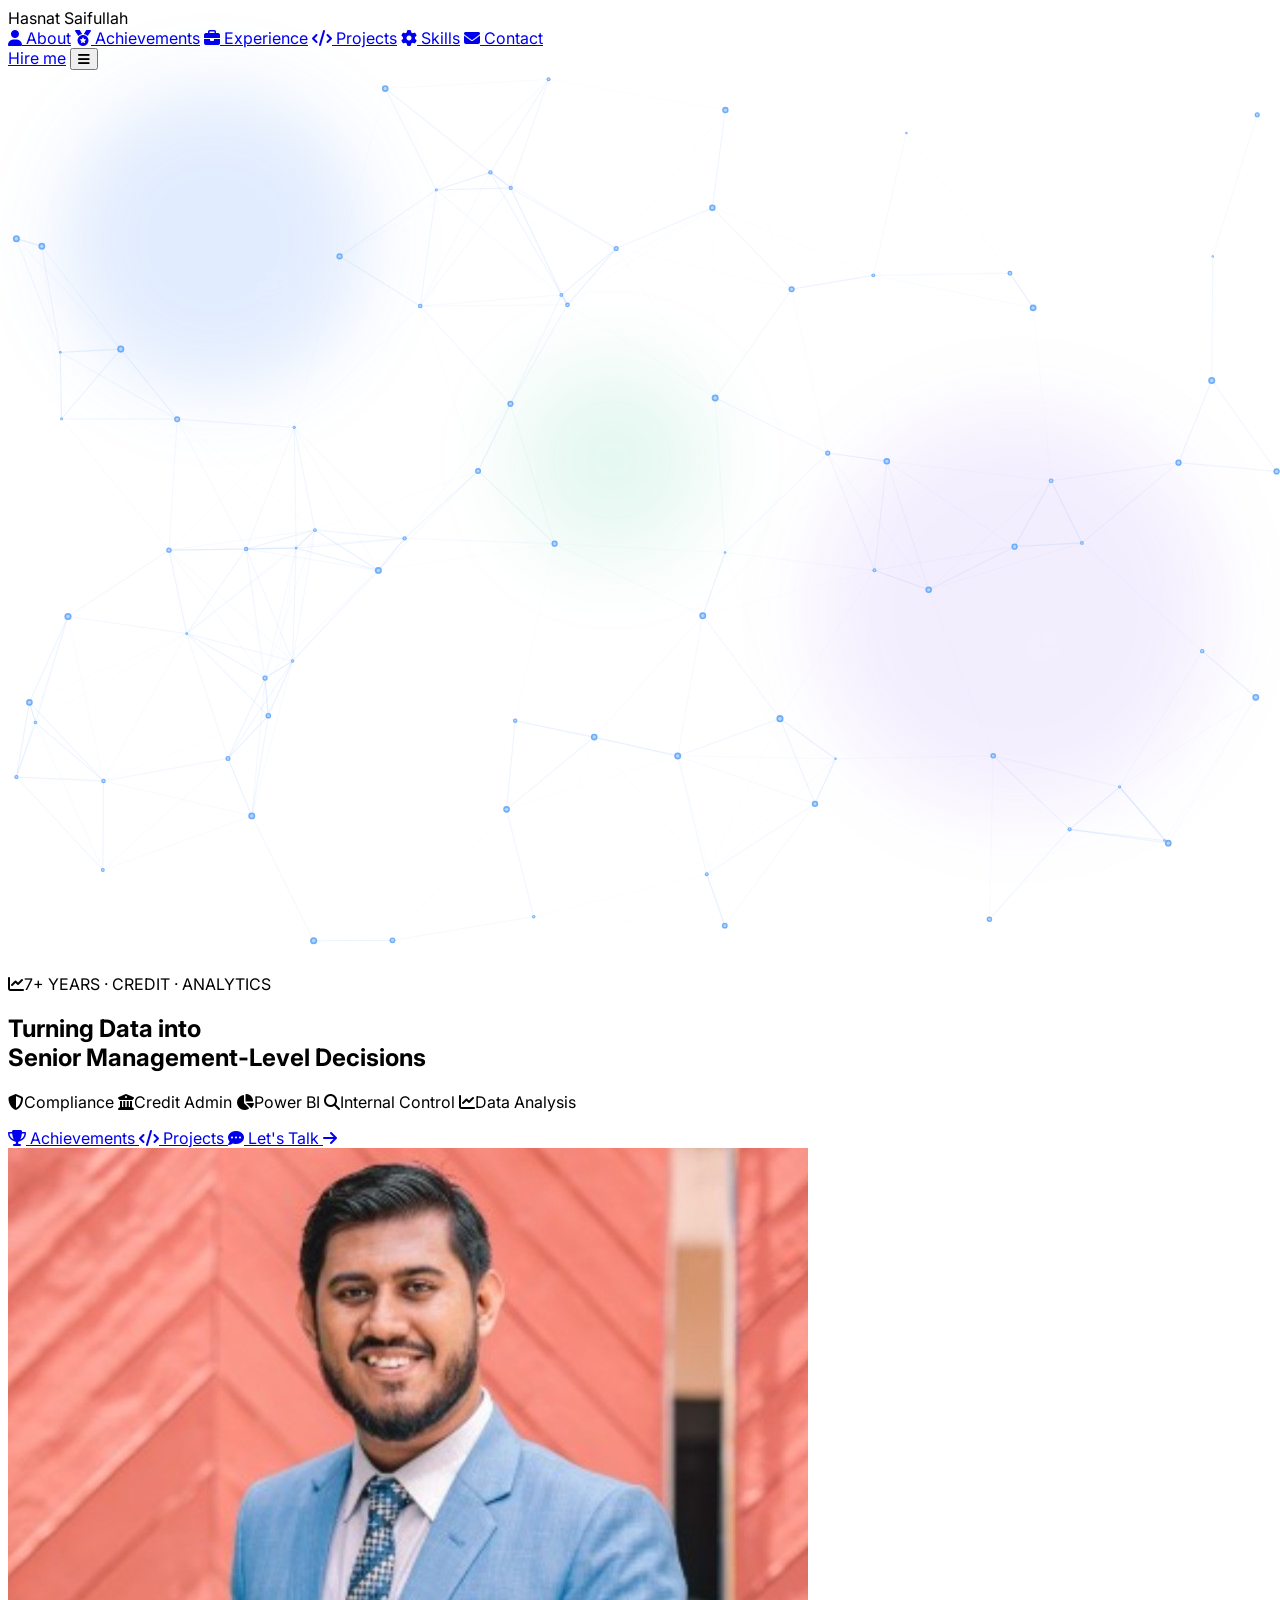
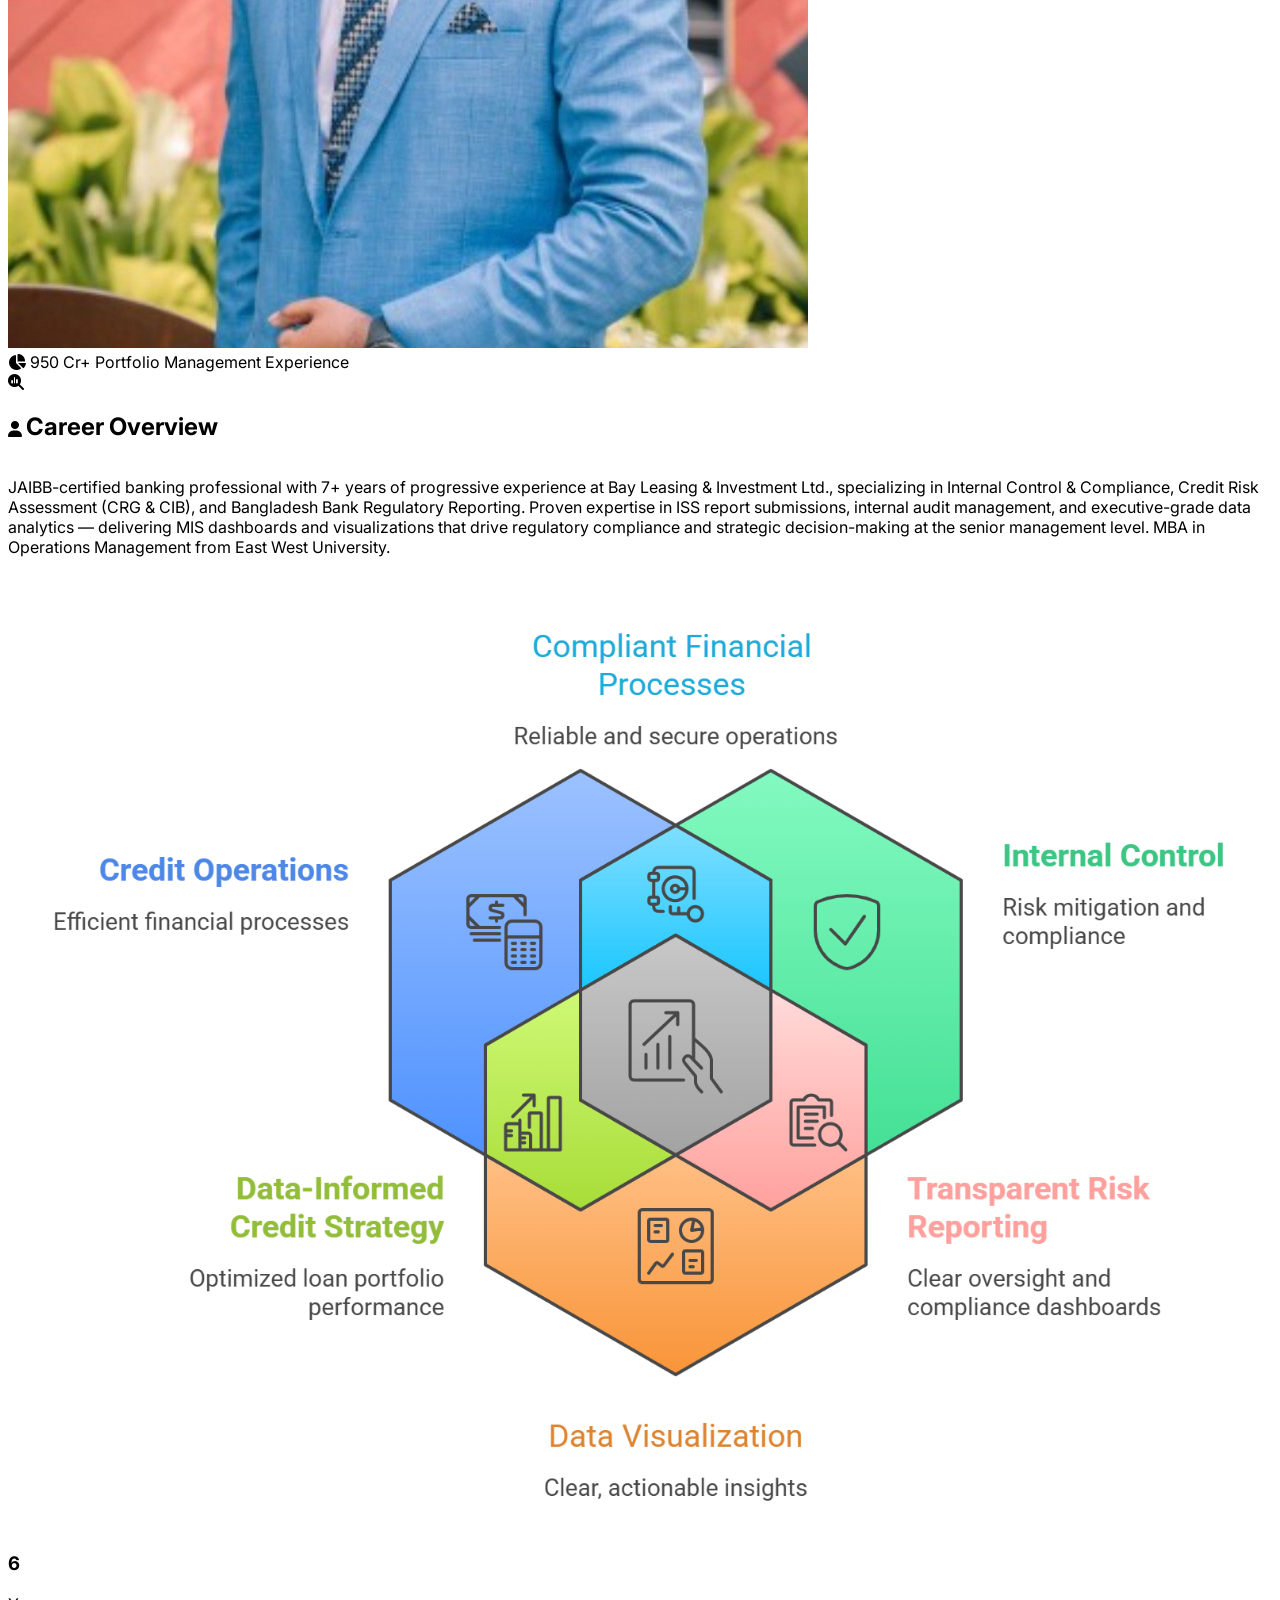
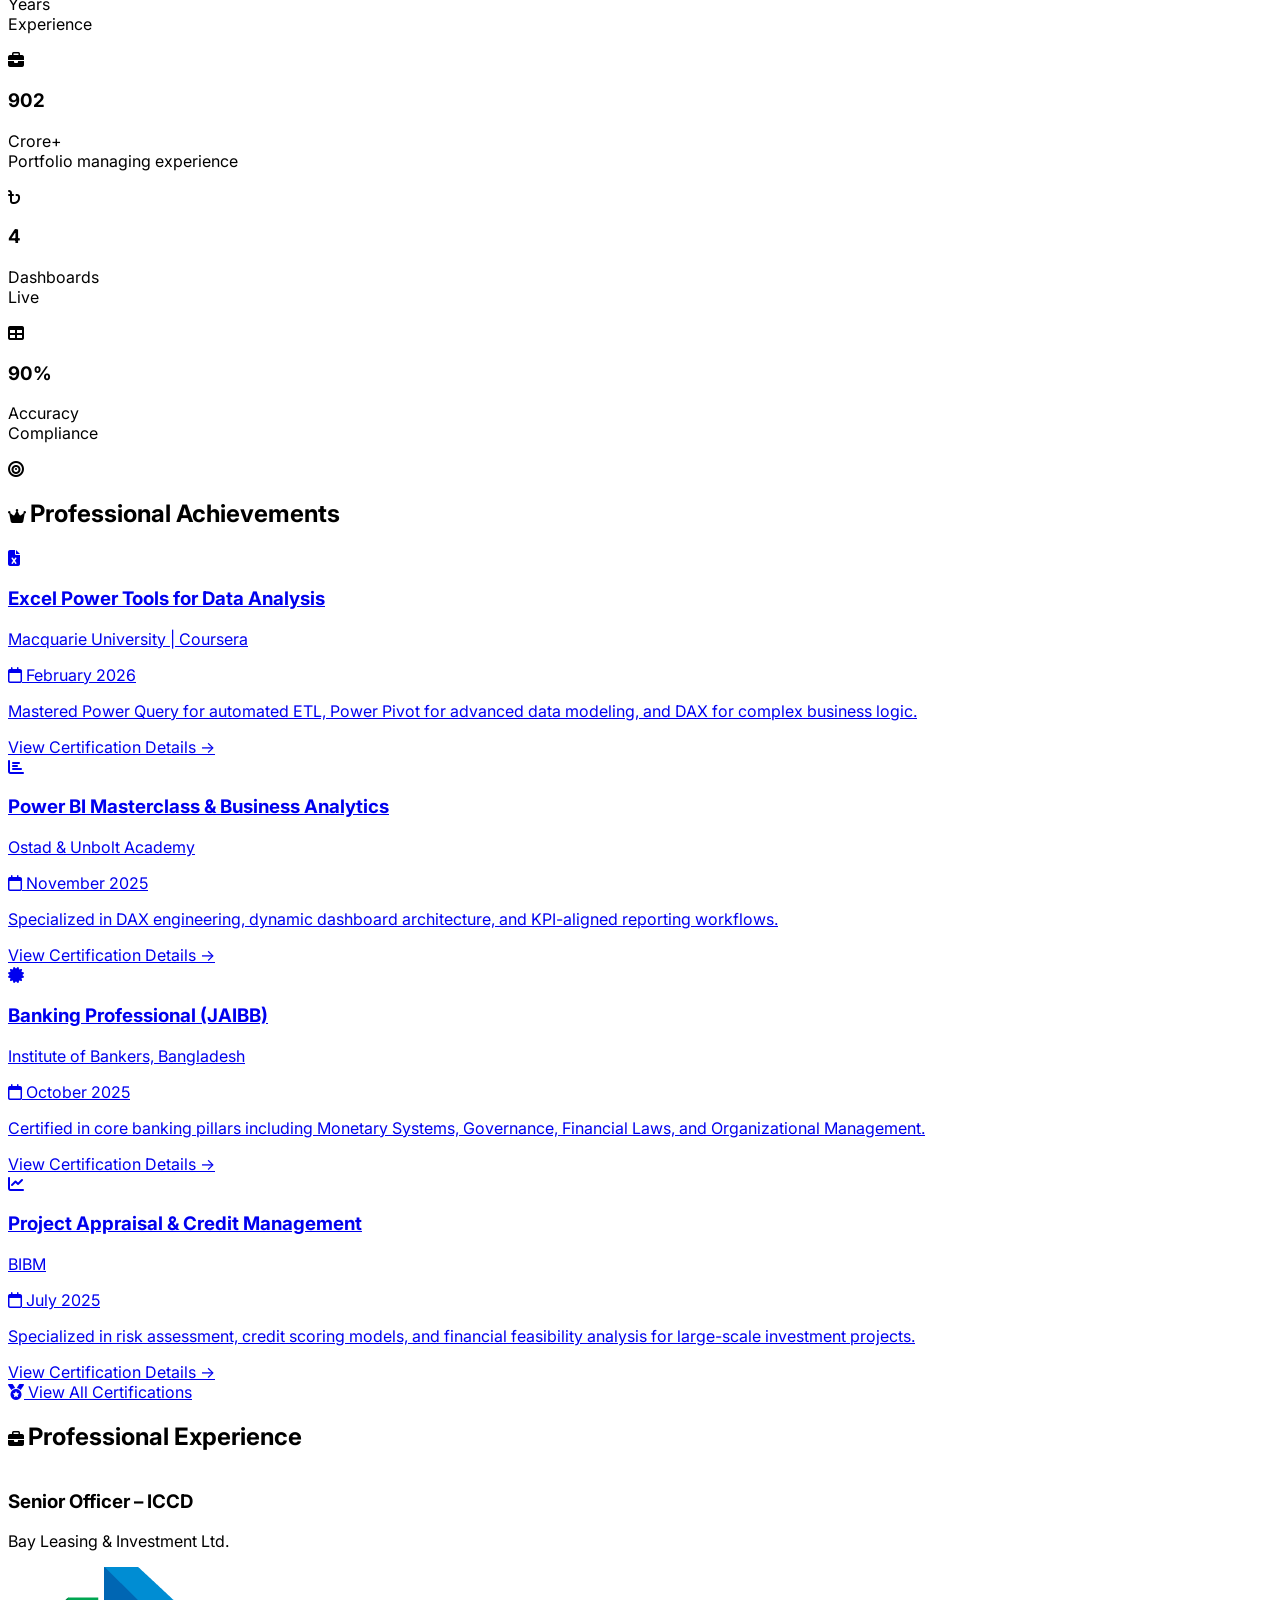
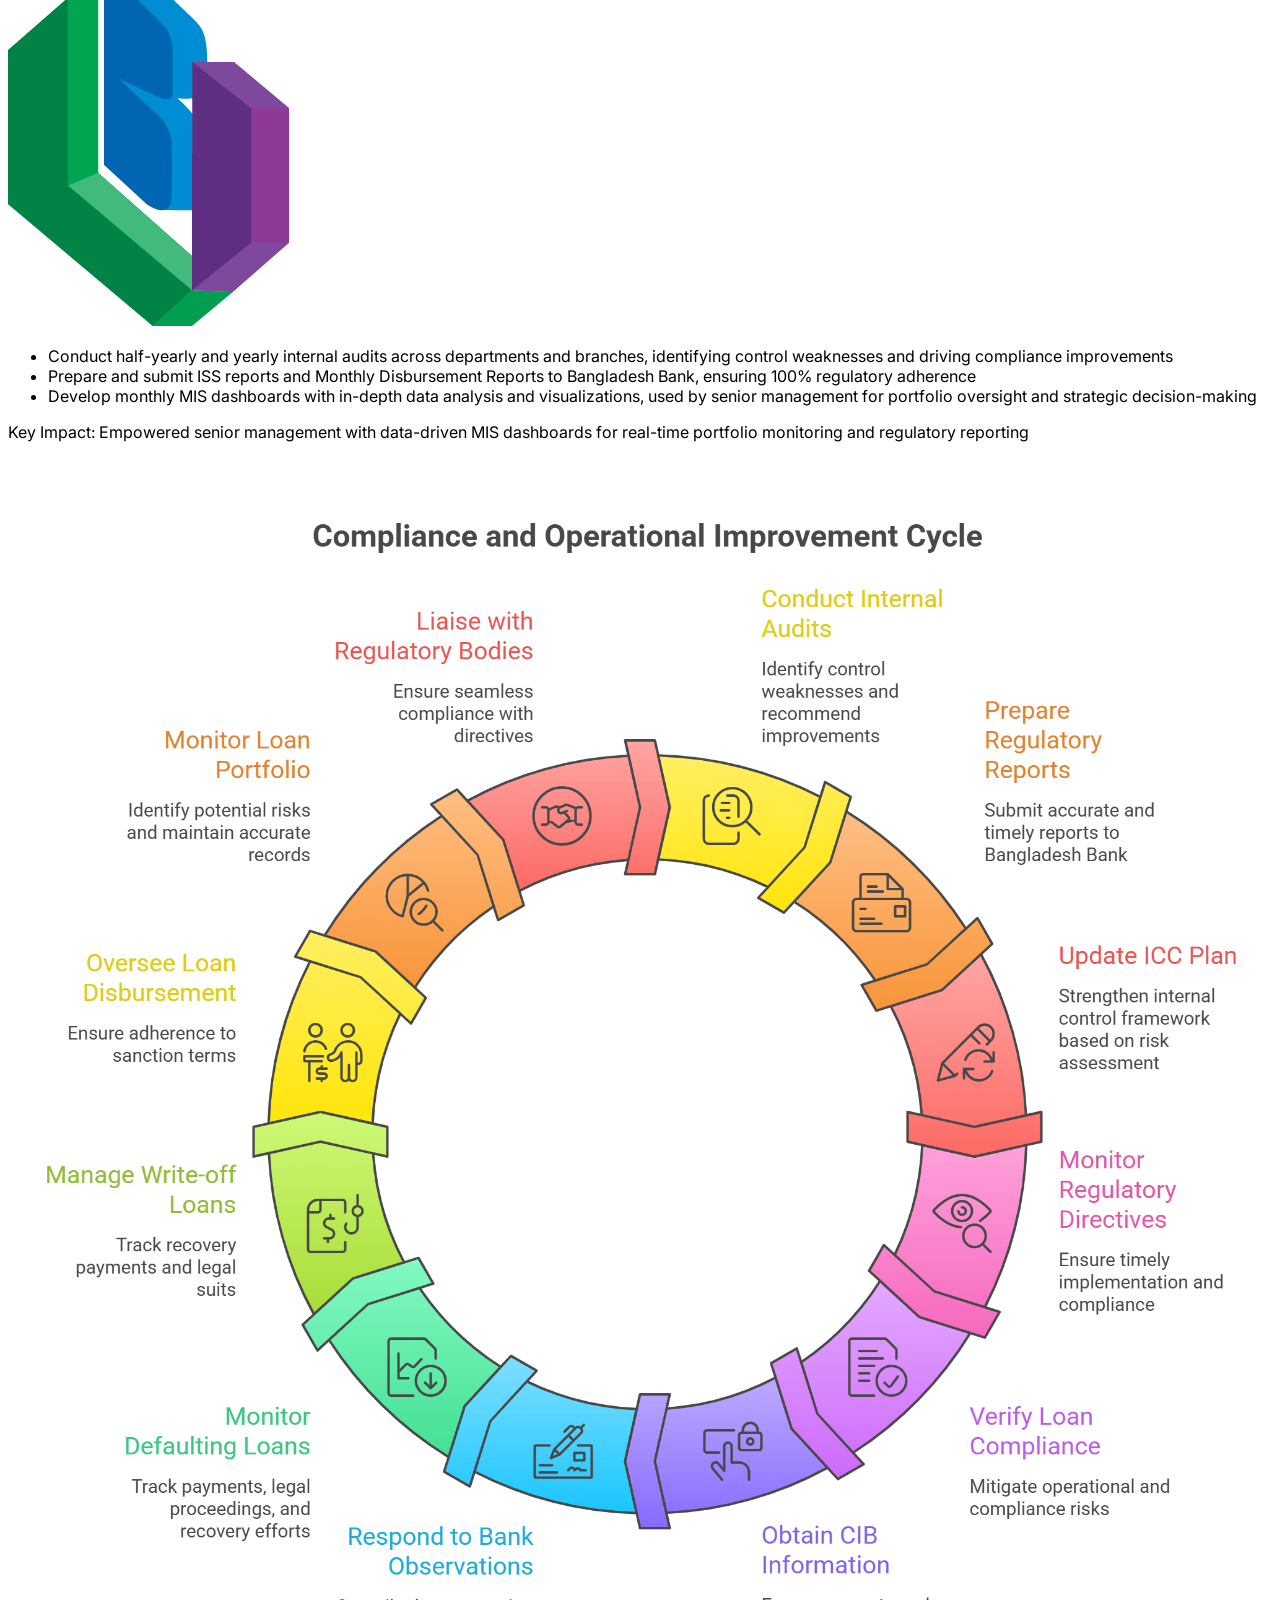
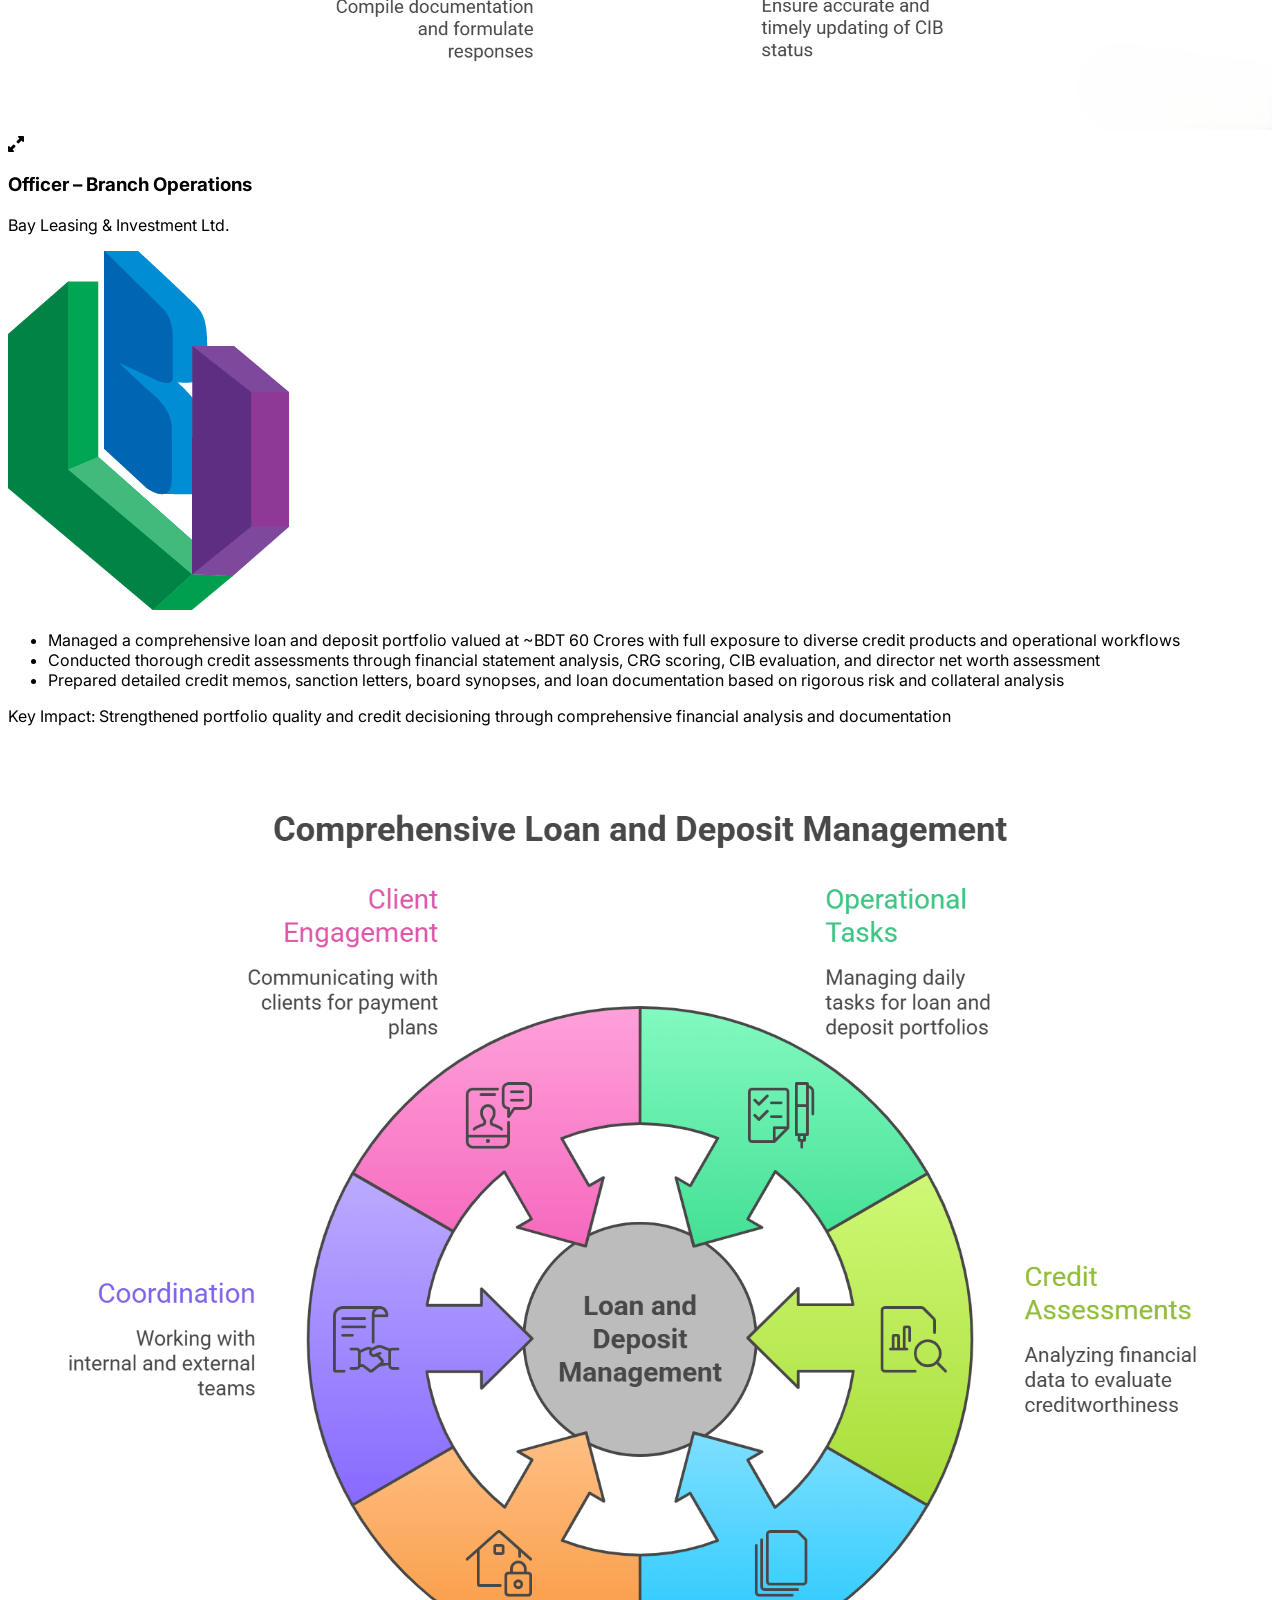
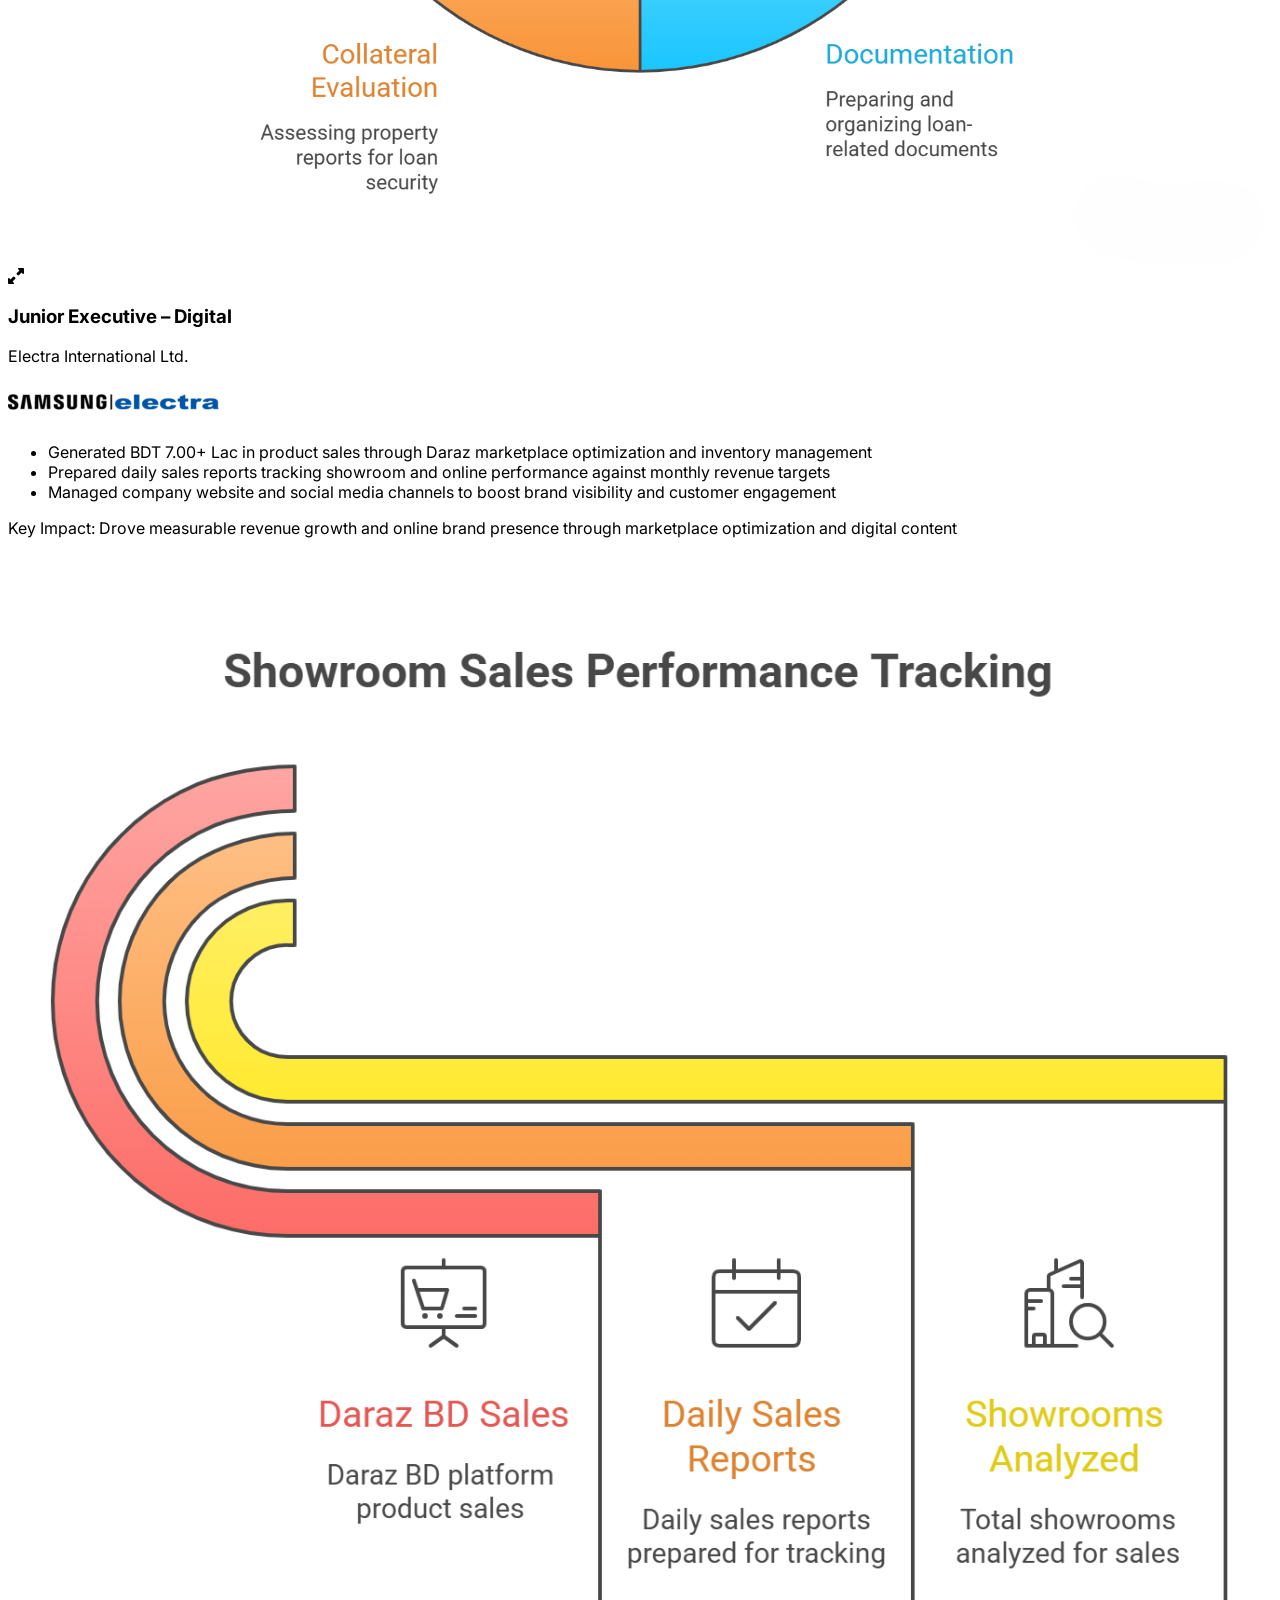
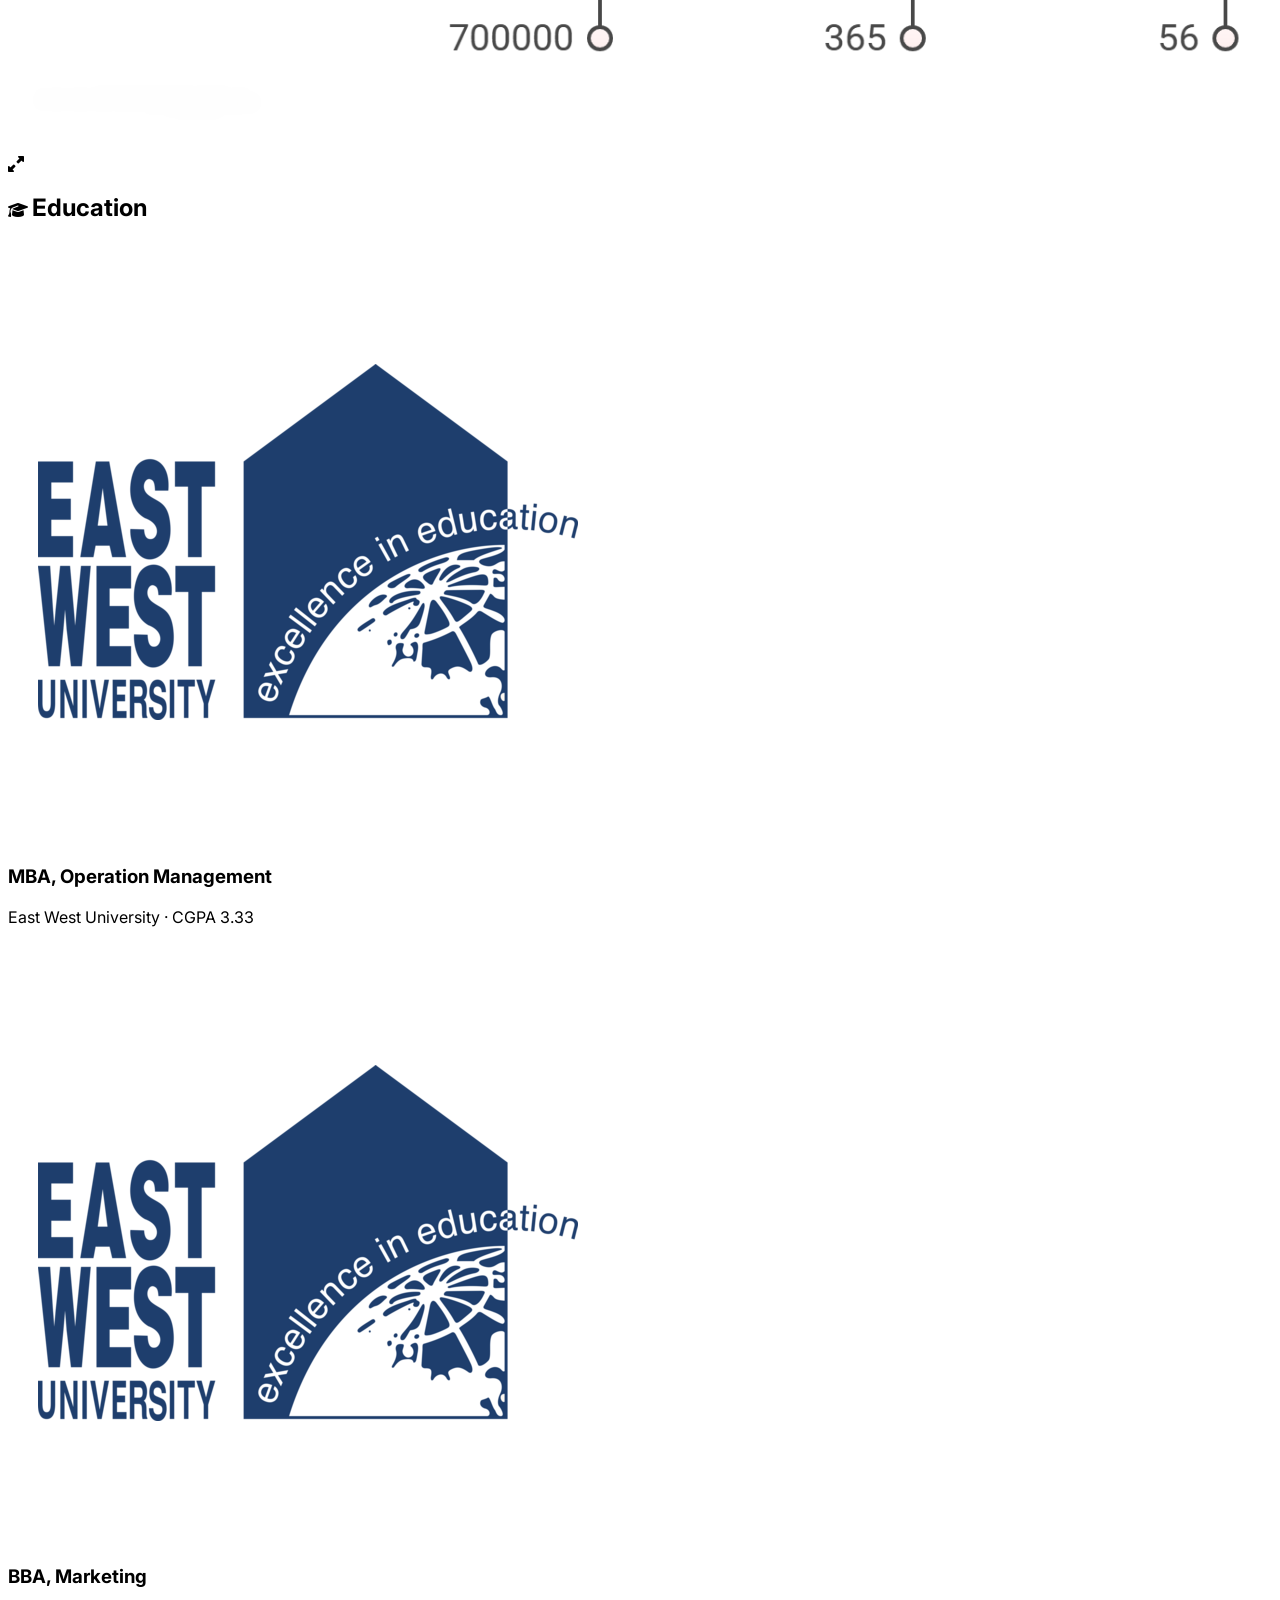
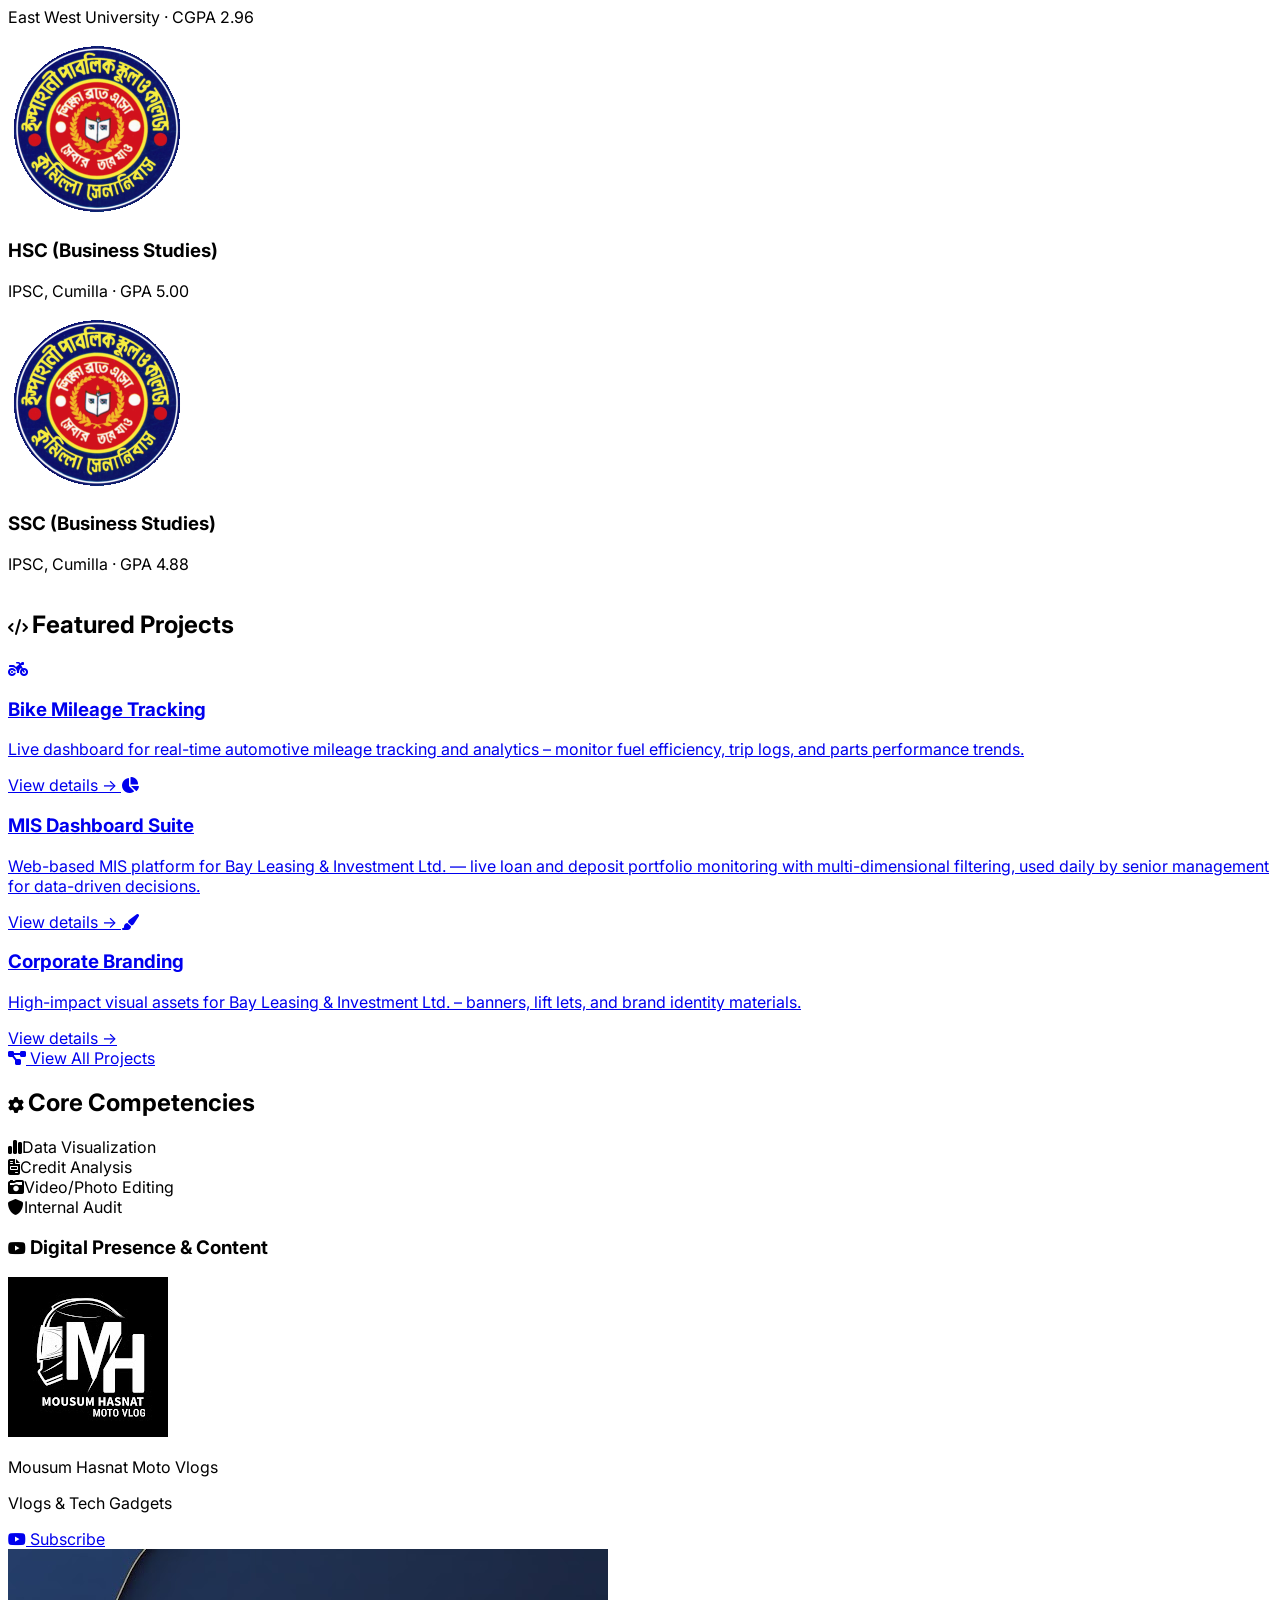
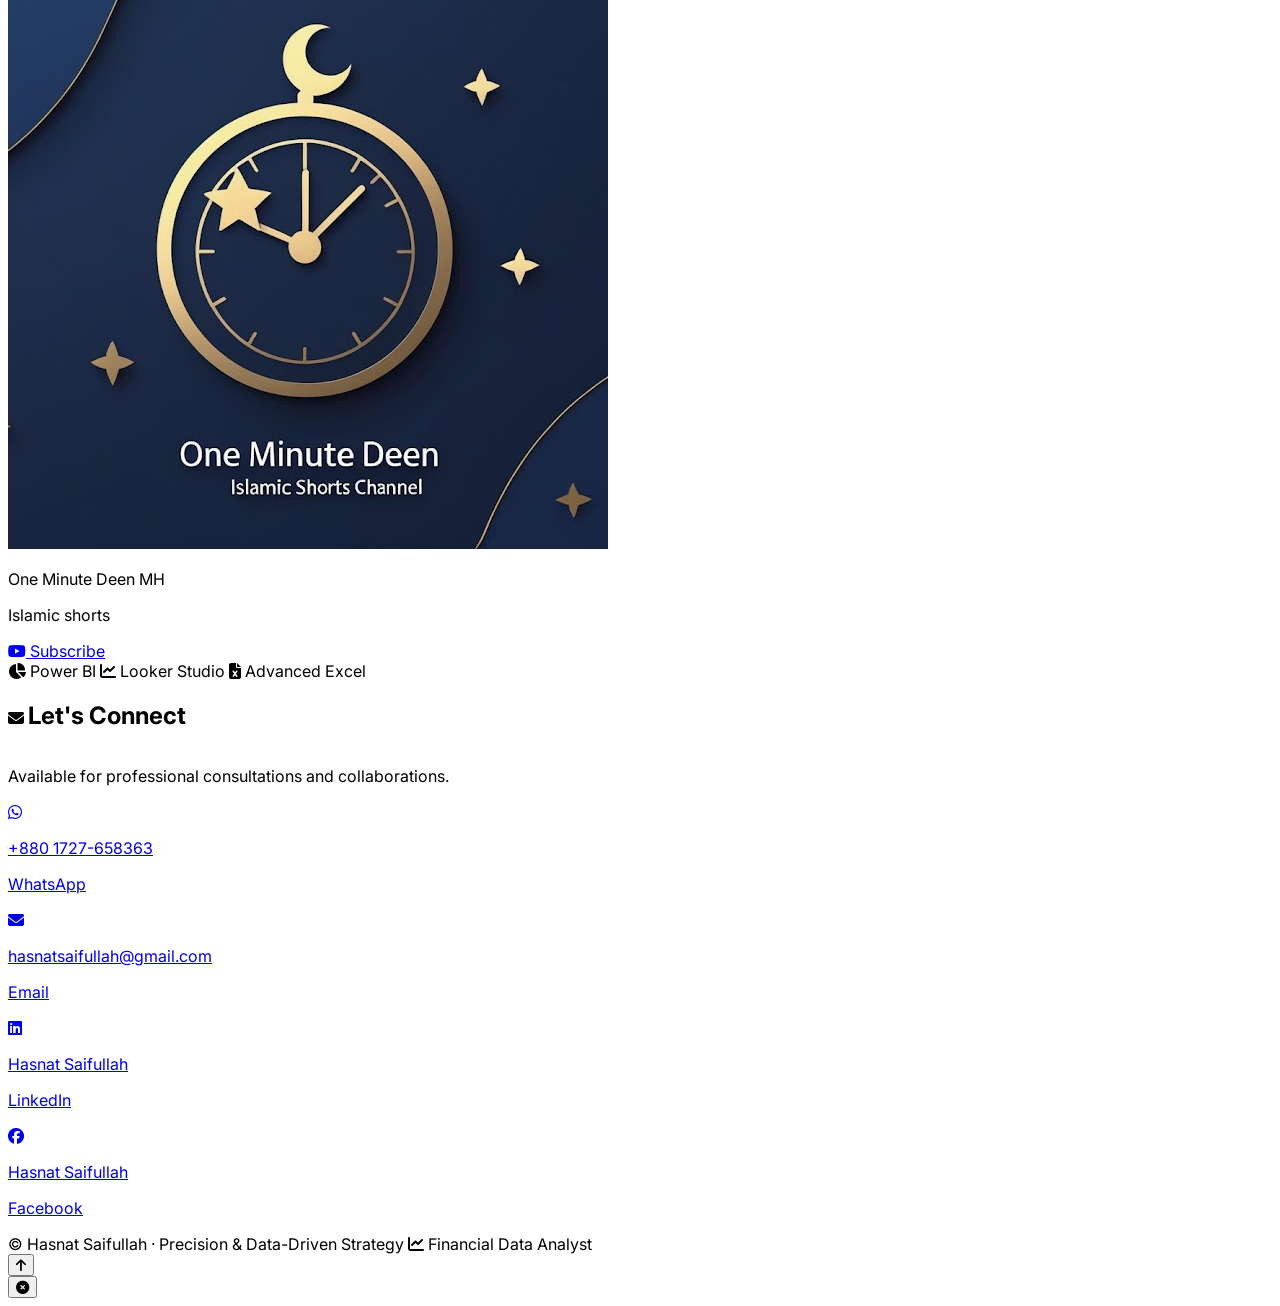
==== index.html @ 56fdb32f "updated index.html" ====
<!DOCTYPE html>
<html lang="en">
<head>
  <meta charset="UTF-8" />
  <meta name="viewport" content="width=device-width, initial-scale=1.0" />
  <title>Hasnat Saifullah · Compliance & Credit Analytics</title>

  <!-- DNS prefetch for all CDN domains -->
  <link rel="dns-prefetch" href="//cdn.tailwindcss.com">
  <link rel="dns-prefetch" href="//fonts.googleapis.com">
  <link rel="dns-prefetch" href="//fonts.gstatic.com">
  <link rel="dns-prefetch" href="//cdnjs.cloudflare.com">
  <link rel="dns-prefetch" href="//unpkg.com">

  <!-- Preload critical above-the-fold image -->
  <link rel="preload" as="image" href="assets/images/profile.jpg">

  <!-- Favicon -->
  <link rel="icon" type="image/png" href="assets/images/Hasnat%20Saifullah%20Photo%20Favcon.jpg" />

  <!-- META -->
  <meta name="description" content="Hasnat Saifullah – Credit Administration, Internal Control, Financial Analytics, Power BI, SEO & Data-Driven Decision Making. 7+ years in NBFIs & digital growth." />
  <meta property="og:title" content="Hasnat Saifullah · Compliance & Credit Analytics" />
  <meta property="og:description" content="7+ years in Credit Operations, Internal Control, and Data Visualization. Turning data into senior management decisions." />
  <meta property="og:image" content="assets/images/profile.jpg" />
  <meta property="og:type" content="website" />
  <meta name="theme-color" content="#0f172a">

  <!-- TAILWIND (blocking — required for CDN mode) -->
  <script src="https://cdn.tailwindcss.com"></script>

  <!-- Fonts — non-blocking -->
  <link rel="preconnect" href="https://fonts.googleapis.com">
  <link rel="preconnect" href="https://fonts.gstatic.com" crossorigin>
  <link href="https://fonts.googleapis.com/css2?family=Inter:wght@400;600;800&display=swap"
        rel="stylesheet" media="print" onload="this.media='all'">

  <!-- Font Awesome — non-blocking -->
  <link rel="stylesheet"
        href="https://cdnjs.cloudflare.com/ajax/libs/font-awesome/6.5.0/css/all.min.css"
        media="print" onload="this.media='all'">

  <!-- AOS CSS — non-blocking -->
  <link href="https://unpkg.com/aos@2.3.1/dist/aos.css"
        rel="stylesheet" media="print" onload="this.media='all'">

  <!-- Page CSS -->
  <link rel="stylesheet" href="assets/css/global.css">
  <link rel="stylesheet" href="assets/css/index.css">

  <!-- AOS JS + Page JS — deferred (order preserved) -->
  <script src="https://unpkg.com/aos@2.3.1/dist/aos.js" defer></script>
  <script src="assets/js/index.js" defer></script>
</head>
<body class="bg-slate-50 text-slate-900 antialiased">

<!-- ===== ANIMATED BACKGROUND ===== -->
<div class="animated-bg">
  <div class="bg-shape bg-shape-1"></div>
  <div class="bg-shape bg-shape-2"></div>
  <div class="bg-shape bg-shape-3"></div>
  <i class="fas fa-chart-line chart-icon" style="top:10%;left:5%;animation-duration:18s;"></i>
  <i class="fas fa-chart-pie chart-icon" style="top:70%;left:80%;animation-duration:22s;"></i>
  <i class="fas fa-coins chart-icon" style="top:30%;left:20%;animation-duration:25s;"></i>
  <i class="fas fa-chart-bar chart-icon" style="top:80%;left:10%;animation-duration:20s;"></i>
  <i class="fas fa-calculator chart-icon" style="top:20%;left:90%;animation-duration:30s;"></i>
  <i class="fas fa-file-invoice-dollar chart-icon" style="top:50%;left:40%;animation-duration:28s;"></i>
</div>

<!-- ===== NAVBAR ===== -->
<nav class="fixed w-full bg-white/80 backdrop-blur-xl border-b border-slate-200/60 shadow-sm z-50">
  <div class="max-w-7xl mx-auto px-6 py-3 flex justify-between items-center">
    <span class="text-2xl font-black bg-gradient-to-r from-blue-700 to-indigo-600 bg-clip-text text-transparent float-slow inline-block">Hasnat Saifullah</span>

    <div class="hidden md:flex gap-8 font-medium text-slate-700">
      <a href="#about"        class="hover:text-blue-600 transition flex items-center gap-1"><i class="fas fa-user text-xs"></i> About</a>
      <a href="#achievements" class="hover:text-blue-600 transition flex items-center gap-1"><i class="fas fa-medal text-xs"></i> Achievements</a>
      <a href="#experience"   class="hover:text-blue-600 transition flex items-center gap-1"><i class="fas fa-briefcase text-xs"></i> Experience</a>
      <a href="#projects"     class="hover:text-blue-600 transition flex items-center gap-1"><i class="fas fa-code text-xs"></i> Projects</a>
      <a href="#skills"       class="hover:text-blue-600 transition flex items-center gap-1"><i class="fas fa-cog text-xs"></i> Skills</a>
      <a href="#contact"      class="hover:text-blue-600 transition flex items-center gap-1"><i class="fas fa-envelope text-xs"></i> Contact</a>
    </div>

    <div class="flex items-center gap-4">
      <a href="#contact" class="hidden md:inline-block px-5 py-2 bg-gradient-to-r from-blue-600 to-indigo-600 text-white text-sm rounded-full shadow-md hover:shadow-xl transition-all">Hire me</a>
      <button id="menu-btn" class="md:hidden text-2xl text-blue-700 focus:outline-none relative z-50">
        <i class="fas fa-bars"></i>
      </button>
    </div>
  </div>

  <div id="mobile-menu" class="hidden md:hidden transition-all duration-300 bg-white/95 backdrop-blur-md border-t border-slate-100 flex flex-col p-6 space-y-5 font-medium shadow-xl">
    <a href="#about"        class="mobile-link hover:text-blue-600 text-lg"><i class="fas fa-user w-6"></i> About</a>
    <a href="#achievements" class="mobile-link hover:text-blue-600 text-lg"><i class="fas fa-medal w-6"></i> Achievements</a>
    <a href="#experience"   class="mobile-link hover:text-blue-600 text-lg"><i class="fas fa-briefcase w-6"></i> Experience</a>
    <a href="#projects"     class="mobile-link hover:text-blue-600 text-lg"><i class="fas fa-code w-6"></i> Projects</a>
    <a href="#skills"       class="mobile-link hover:text-blue-600 text-lg"><i class="fas fa-cog w-6"></i> Skills</a>
    <a href="#contact"      class="mobile-link hover:text-blue-600 text-lg"><i class="fas fa-envelope w-6"></i> Contact</a>
    <hr class="border-slate-200" />
  </div>
</nav>

<!-- ===== HERO SECTION ===== -->
<section class="relative pt-36 pb-24 px-6 overflow-hidden bg-gradient-to-br from-slate-900 via-indigo-950 to-blue-950 text-white">
  <canvas id="data-mesh" class="absolute inset-0 w-full h-full pointer-events-none" style="z-index:1;"></canvas>

  <div class="absolute inset-0 opacity-20 pointer-events-none">
    <div class="absolute top-20 left-10 w-72 h-72 bg-blue-500 rounded-full mix-blend-multiply filter blur-3xl animate-pulse"></div>
    <div class="absolute bottom-10 right-10 w-80 h-80 bg-indigo-400 rounded-full mix-blend-multiply filter blur-3xl animate-pulse delay-1000"></div>
    <div class="absolute top-1/2 left-1/3 w-96 h-96 bg-purple-500 rounded-full mix-blend-multiply filter blur-3xl animate-pulse delay-700"></div>
  </div>
  <div class="absolute inset-0 bg-[url('data:image/svg+xml,%3Csvg width=\"60\" height=\"60\" viewBox=\"0 0 60 60\" xmlns=\"http://www.w3.org/2000/svg\"%3E%3Cpath d=\"M0 0h60v60H0z\" fill=\"none\" stroke=\"%233b82f6\" stroke-width=\"0.5\" stroke-opacity=\"0.2\"/%3E%3C/svg%3E')]"></div>

  <div class="max-w-7xl mx-auto grid md:grid-cols-2 gap-12 items-center relative z-10">
    <div class="text-center md:text-left order-2 md:order-1" data-aos="fade-up" data-aos-duration="1000">
      <span class="inline-block px-4 py-1.5 bg-white/10 backdrop-blur-sm rounded-full text-xs font-mono tracking-widest text-blue-300 border border-white/20 mb-6"><i class="fas fa-chart-line mr-2"></i>7+ YEARS · CREDIT · ANALYTICS</span>
      <h1 class="text-4xl md:text-6xl leading-tight mb-6">
        Turning <span class="font-extrabold text-transparent bg-clip-text bg-gradient-to-r from-blue-400 to-indigo-300">Data</span> into<br class="hidden md:block">
        <span class="relative">
          <span class="font-extrabold text-transparent bg-clip-text bg-gradient-to-r from-blue-400 to-indigo-300">Senior Management-Level</span> Decisions
          <span class="absolute -bottom-2 left-0 w-full h-2 bg-blue-500/30 blur-md"></span>
        </span>
      </h1>

      <p class="text-lg md:text-xl text-slate-300 mb-8 max-w-xl mx-auto md:mx-0 flex flex-wrap gap-2 justify-center md:justify-start">
        <span class="bg-white/5 px-3 py-1 rounded-full text-sm"><i class="fas fa-shield-alt text-blue-400 mr-1"></i>Compliance</span>
        <span class="bg-white/5 px-3 py-1 rounded-full text-sm"><i class="fas fa-building-columns text-blue-400 mr-1"></i>Credit Admin</span>
        <span class="bg-white/5 px-3 py-1 rounded-full text-sm"><i class="fas fa-chart-pie text-blue-400 mr-1"></i>Power BI</span>
        <span class="bg-white/5 px-3 py-1 rounded-full text-sm"><i class="fas fa-magnifying-glass text-blue-400 mr-1"></i>Internal Control</span>
        <span class="bg-white/5 px-3 py-1 rounded-full text-sm"><i class="fas fa-chart-line text-blue-400 mr-1"></i>Data Analysis</span>
      </p>

      <div class="flex flex-col sm:flex-row gap-4 justify-center md:justify-start">
        <a href="#achievements" class="px-8 py-3 bg-white/10 backdrop-blur-sm border border-white/30 rounded-full font-semibold hover:bg-white/20 transition flex items-center justify-center gap-2">
          <i class="fas fa-trophy"></i> Achievements
        </a>
        <a href="#projects" class="px-8 py-3 bg-white/5 backdrop-blur-sm border border-white/20 rounded-full font-semibold hover:bg-white/15 transition flex items-center justify-center gap-2">
          <i class="fas fa-code"></i> Projects
        </a>
        <a href="#contact" class="group px-8 py-3 bg-gradient-to-r from-blue-600 to-indigo-600 rounded-full font-semibold shadow-xl hover:shadow-2xl transition-all flex items-center justify-center gap-2">
          <i class="fas fa-comment-dots"></i>
          <span>Let's Talk</span>
          <i class="fas fa-arrow-right group-hover:translate-x-1 transition"></i>
        </a>
      </div>
    </div>

    <div class="flex justify-center items-center order-1 md:order-2 relative" data-aos="fade-left" data-aos-duration="1000">
      <div class="relative w-64 h-64 md:w-80 md:h-80 mx-auto">
        <div class="absolute inset-0 bg-gradient-to-r from-blue-500 to-indigo-500 rounded-full blur-2xl opacity-40 animate-pulse"></div>
        <div class="absolute inset-0 border-2 border-dashed border-blue-500/30 rounded-full animate-[spin_20s_linear_infinite]"></div>
        <div class="absolute inset-4 border border-indigo-500/20 rounded-full"></div>
        <div class="absolute inset-8 rounded-full overflow-hidden shadow-2xl ring-4 ring-white/30">
          <img src="assets/images/profile.jpg" class="w-full h-full object-cover grayscale hover:grayscale-0 transition duration-700" alt="Hasnat Saifullah" loading="eager" decoding="async" onerror="this.src='https://via.placeholder.com/400?text=Hasnat'"/>
        </div>
        <div class="absolute -bottom-4 -right-4 bg-slate-800 backdrop-blur-md border border-slate-600 rounded-xl px-4 py-2 shadow-2xl flex gap-3 items-center z-10">
          <i class="fas fa-chart-pie text-blue-400 text-xl"></i>
          <span class="text-sm font-bold">950 Cr+ Portfolio Management Experience</span>
        </div>
        <div class="absolute -top-4 -left-4 bg-indigo-600 rounded-full p-3 shadow-xl z-10">
          <i class="fas fa-magnifying-glass-chart text-white text-xl"></i>
        </div>
      </div>
    </div>
  </div>
</section>

<!-- ===== ABOUT + COUNTERS ===== -->
<section id="about" class="py-28 px-6 bg-white relative">
  <div class="max-w-7xl mx-auto">
    <div class="flex items-center gap-3 mb-12" data-aos="fade-right">
      <i class="fas fa-user text-4xl text-blue-600"></i>
      <h2 class="text-4xl font-bold shiny-underline">Career Overview</h2>
    </div>

    <div class="grid md:grid-cols-2 gap-16 items-center">
      <div data-aos="fade-right">
        <p class="text-slate-600 text-lg leading-snug text-justify">
          <span class="font-bold text-blue-700">JAIBB-certified</span> banking professional with <span class="font-bold text-blue-700">7+ years</span> of progressive experience at Bay Leasing &amp; Investment Ltd., specializing in Internal Control &amp; Compliance, Credit Risk Assessment (CRG &amp; CIB), and Bangladesh Bank Regulatory Reporting. Proven expertise in ISS report submissions, internal audit management, and executive-grade data analytics — delivering MIS dashboards and visualizations that drive regulatory compliance and strategic decision-making at the senior management level. MBA in Operations Management from East West University.
        </p>
        <div class="mt-10 relative group">
          <div class="absolute -inset-1 bg-gradient-to-r from-blue-100 to-indigo-100 rounded-2xl blur opacity-25 group-hover:opacity-50 transition duration-1000 group-hover:duration-200"></div>
          <div class="relative bg-white border border-slate-200 rounded-2xl overflow-hidden shadow-md hover:shadow-xl transition-all duration-300">
            <img src="assets/images/career overview napkinai.png" alt="Career Expertise Summary"
                 class="w-full h-auto object-cover transform group-hover:scale-[1.02] transition-transform duration-500"
                 loading="lazy" decoding="async">
          </div>
        </div>
      </div>

      <div class="grid grid-cols-2 gap-5" data-aos="zoom-in">
        <div class="p-6 bg-slate-50 rounded-2xl shadow-sm border border-slate-200 text-center hover:scale-105 transition-transform">
          <h3 class="text-4xl font-black text-blue-600 counter" data-target="7">0</h3>
          <p class="font-medium text-slate-600">Years <br>Experience</p>
          <i class="fas fa-briefcase text-blue-200 text-2xl mt-2"></i>
        </div>
        <div class="p-6 bg-slate-50 rounded-2xl shadow-sm border border-slate-200 text-center hover:scale-105 transition-transform">
          <h3 class="text-4xl font-black text-indigo-600 counter" data-target="950">0</h3>
          <p class="font-medium text-slate-600">Crore+ <br>Portfolio managing experience</p>
          <i class="fas fa-bangladeshi-taka-sign text-indigo-200 text-2xl mt-2"></i>
        </div>
        <div class="p-6 bg-slate-50 rounded-2xl shadow-sm border border-slate-200 text-center hover:scale-105 transition-transform">
          <h3 class="text-4xl font-black text-purple-600 counter" data-target="5">0</h3>
          <p class="font-medium text-slate-600">Dashboards <br>Live</p>
          <i class="fas fa-table text-purple-200 text-2xl mt-2"></i>
        </div>
        <div class="p-6 bg-slate-50 rounded-2xl shadow-sm border border-slate-200 text-center hover:scale-105 transition-transform">
          <h3 class="text-4xl font-black text-red-600 inline-flex items-baseline">
            <span class="counter" data-target="95">0</span>%
          </h3>
          <p class="font-medium text-slate-600">Accuracy <br>Compliance</p>
          <i class="fas fa-bullseye text-red-200 text-2xl mt-2"></i>
        </div>
      </div>
    </div>
  </div>
</section>

<!-- ===== ACHIEVEMENTS ===== -->
<section id="achievements" class="py-28 px-6 bg-slate-50 border-y border-slate-200">
  <div class="max-w-7xl mx-auto">
    <div class="flex items-center gap-3 mb-12" data-aos="fade-right">
      <i class="fas fa-crown text-4xl text-blue-600"></i>
      <h2 class="text-4xl font-bold shiny-underline">Professional Achievements</h2>
    </div>

    <div class="grid md:grid-cols-2 gap-8 mb-12">
      <a href="achievements.html#excel-power-tools" class="group p-7 bg-white rounded-2xl shadow-md hover:shadow-xl transition-all flex flex-col sm:flex-row gap-6 items-center sm:items-start border border-slate-100" data-aos="flip-up">
        <div class="w-20 h-20 bg-gradient-to-br from-sky-100 to-blue-100 rounded-2xl flex items-center justify-center group-hover:scale-110 transition shrink-0">
          <i class="fas fa-file-excel text-4xl text-sky-700"></i>
        </div>
        <div>
          <h3 class="font-bold text-xl">Excel Power Tools for Data Analysis</h3>
          <p class="text-slate-500">Macquarie University | Coursera</p>
          <p class="text-sm text-blue-600 mt-2 flex items-center gap-1"><i class="far fa-calendar"></i> February 2026</p>
          <p class="text-slate-600 text-xs mt-3 leading-relaxed hidden sm:block">Mastered Power Query for automated ETL, Power Pivot for advanced data modeling, and DAX for complex business logic.</p>
          <span class="text-xs text-blue-500 group-hover:underline">View Certification Details →</span>
        </div>
      </a>

      <a href="achievements.html#power-bi-masterclass" class="group p-7 bg-white rounded-2xl shadow-md hover:shadow-xl transition-all flex flex-col sm:flex-row gap-6 items-center sm:items-start border border-slate-100" data-aos="flip-up" data-aos-delay="300">
        <div class="w-20 h-20 bg-gradient-to-br from-purple-100 to-indigo-100 rounded-2xl flex items-center justify-center group-hover:scale-110 transition shrink-0">
          <i class="fas fa-chart-bar text-4xl text-purple-700"></i>
        </div>
        <div>
          <h3 class="font-bold text-xl">Power BI Masterclass & Business Analytics</h3>
          <p class="text-slate-500">Ostad & Unbolt Academy</p>
          <p class="text-sm text-blue-600 mt-2 flex items-center gap-1"><i class="far fa-calendar"></i> November 2025</p>
          <p class="text-slate-600 text-xs mt-3 leading-relaxed hidden sm:block">Specialized in DAX engineering, dynamic dashboard architecture, and KPI-aligned reporting workflows.</p>
          <span class="inline-block mt-3 text-xs text-blue-500 group-hover:underline">View Certification Details →</span>
        </div>
      </a>

      <a href="achievements.html#jaibb-1st" class="group p-7 bg-white rounded-2xl shadow-md hover:shadow-xl transition-all flex flex-col sm:flex-row gap-6 items-center sm:items-start border border-slate-100" data-aos="flip-up">
        <div class="w-20 h-20 bg-gradient-to-br from-blue-100 to-indigo-100 rounded-2xl flex items-center justify-center group-hover:scale-110 transition">
          <i class="fas fa-certificate text-4xl text-blue-700"></i>
        </div>
        <div>
          <h3 class="font-bold text-xl">Banking Professional (JAIBB)</h3>
          <p class="text-slate-500">Institute of Bankers, Bangladesh</p>
          <p class="text-sm text-blue-600 mt-2 flex items-center gap-1"><i class="far fa-calendar"></i> October 2025</p>
          <p class="text-slate-600 text-xs mt-3 leading-relaxed hidden sm:block">Certified in core banking pillars including Monetary Systems, Governance, Financial Laws, and Organizational Management.</p>
          <span class="inline-block mt-2 text-xs text-blue-500 group-hover:underline">View Certification Details →</span>
        </div>
      </a>

      <a href="achievements.html#bibm" class="group p-7 bg-white rounded-2xl shadow-md hover:shadow-xl transition-all flex flex-col sm:flex-row gap-6 items-center sm:items-start border border-slate-100" data-aos="flip-up" data-aos-delay="100">
        <div class="w-20 h-20 bg-gradient-to-br from-indigo-100 to-purple-100 rounded-2xl flex items-center justify-center group-hover:scale-110 transition">
          <i class="fas fa-chart-line text-4xl text-indigo-700"></i>
        </div>
        <div>
          <h3 class="font-bold text-xl">Project Appraisal & Credit Management</h3>
          <p class="text-slate-500">BIBM</p>
          <p class="text-sm text-blue-600 mt-2 flex items-center gap-1"><i class="far fa-calendar"></i> July 2025</p>
          <p class="text-slate-600 text-xs mt-3 leading-relaxed hidden sm:block">Specialized in risk assessment, credit scoring models, and financial feasibility analysis for large-scale investment projects.</p>
          <span class="inline-block mt-2 text-xs text-blue-500 group-hover:underline">View Certification Details →</span>
        </div>
      </a>
    </div>

    <div class="text-center" data-aos="fade-up">
      <a href="achievements.html" class="inline-flex gap-2 items-center px-10 py-4 bg-gradient-to-r from-blue-600 to-indigo-600 text-white rounded-full font-semibold shadow-lg hover:shadow-2xl transition-all"><i class="fas fa-medal"></i> View All Certifications</a>
    </div>
  </div>
</section>

<!-- ===== EXPERIENCE ===== -->
<section id="experience" class="py-28 px-6 bg-white">
  <div class="max-w-7xl mx-auto">
    <div class="flex items-center gap-3 mb-12" data-aos="fade-right">
      <i class="fas fa-briefcase text-4xl text-blue-600"></i>
      <h2 class="text-4xl font-bold shiny-underline">Professional Experience</h2>
    </div>

    <div class="grid grid-cols-1 md:grid-cols-2 lg:grid-cols-3 gap-8">

      <div class="relative p-7 bg-slate-50 rounded-2xl border-l-8 border-blue-500 shadow-md hover:shadow-xl transition flex flex-col justify-between" data-aos="fade-up">
        <div>
          <div class="flex justify-between items-start">
            <div>
              <h3 class="text-xl font-bold">Senior Officer – ICCD</h3>
              <p class="text-blue-700 font-semibold text-sm">Bay Leasing & Investment Ltd.</p>
            </div>
            <img src="assets/images/blil%20logo.png" class="w-10 h-10 object-contain opacity-70" loading="lazy" decoding="async" onerror="this.src='https://via.placeholder.com/40'">
          </div>
          <ul class="list-disc ml-5 mt-4 text-slate-600 space-y-2 text-xs text-justify">
            <li>Conduct half-yearly and yearly internal audits across departments and branches, identifying control weaknesses and driving compliance improvements</li>
            <li>Prepare and submit ISS reports and Monthly Disbursement Reports to Bangladesh Bank, ensuring 100% regulatory adherence</li>
            <li>Develop monthly MIS dashboards with in-depth data analysis and visualizations, used by senior management for portfolio oversight and strategic decision-making</li>
          </ul>
          <p class="mt-3 text-sm text-blue-600 font-medium italic text-justify">Key Impact: Empowered senior management with data-driven MIS dashboards for real-time portfolio monitoring and regulatory reporting</p>
        </div>
        <div class="mt-6 relative group overflow-hidden rounded-xl border border-slate-200 cursor-pointer" onclick="openImageModal(this.querySelector('img').src)">
          <img src="assets/images/Senior Officer – Internal Control and Compliance Department.png" alt="Senior Officer Proof" class="w-full h-auto transform group-hover:scale-110 transition-transform duration-500" loading="lazy" decoding="async">
          <div class="absolute inset-0 bg-black/40 flex items-center justify-center opacity-0 group-hover:opacity-100 transition-opacity duration-300">
            <div class="bg-white/90 p-3 rounded-full text-blue-600 shadow-lg transform translate-y-4 group-hover:translate-y-0 transition-all">
              <i class="fas fa-expand-alt text-xl"></i>
            </div>
          </div>
        </div>
      </div>

      <div class="relative p-7 bg-slate-50 rounded-2xl border-l-8 border-indigo-500 shadow-md hover:shadow-xl transition flex flex-col justify-between" data-aos="fade-up" data-aos-delay="100">
        <div>
          <div class="flex justify-between items-start">
            <div>
              <h3 class="text-xl font-bold">Officer – Branch Operations</h3>
              <p class="text-blue-700 font-semibold text-sm">Bay Leasing & Investment Ltd.</p>
            </div>
            <img src="assets/images/blil%20logo.png" class="w-10 h-10 object-contain opacity-70" onerror="this.src='https://via.placeholder.com/40'">
          </div>
          <ul class="list-disc ml-5 mt-4 text-slate-600 space-y-2 text-xs text-justify">
            <li>Managed a comprehensive loan and deposit portfolio valued at ~BDT 60 Crores with full exposure to diverse credit products and operational workflows</li>
            <li>Conducted thorough credit assessments through financial statement analysis, CRG scoring, CIB evaluation, and director net worth assessment</li>
            <li>Prepared detailed credit memos, sanction letters, board synopses, and loan documentation based on rigorous risk and collateral analysis</li>
          </ul>
          <p class="mt-3 text-sm text-blue-600 font-medium italic text-justify">Key Impact: Strengthened portfolio quality and credit decisioning through comprehensive financial analysis and documentation</p>
        </div>
        <div class="mt-6 relative group overflow-hidden rounded-xl border border-slate-200 cursor-pointer" onclick="openImageModal(this.querySelector('img').src)">
          <img src="assets/images/Officer – Branch Operations.png" alt="Officer Proof" class="w-full h-auto transform group-hover:scale-110 transition-transform duration-500" loading="lazy" decoding="async">
          <div class="absolute inset-0 bg-black/40 flex items-center justify-center opacity-0 group-hover:opacity-100 transition-opacity duration-300">
            <div class="bg-white/90 p-3 rounded-full text-indigo-600 shadow-lg transform translate-y-4 group-hover:translate-y-0 transition-all">
              <i class="fas fa-expand-alt text-xl"></i>
            </div>
          </div>
        </div>
      </div>

      <div class="relative p-7 bg-slate-50 rounded-2xl border-l-8 border-purple-500 shadow-md hover:shadow-xl transition flex flex-col justify-between" data-aos="fade-up" data-aos-delay="200">
        <div>
          <div class="flex justify-between items-start">
            <div>
              <h3 class="text-xl font-bold">Junior Executive – Digital</h3>
              <p class="text-blue-700 font-semibold text-sm">Electra International Ltd.</p>
            </div>
            <img src="assets/images/electralogo.png" class="w-10 h-auto object-contain opacity-70" onerror="this.src='https://via.placeholder.com/40'">
          </div>
          <ul class="list-disc ml-5 mt-4 text-slate-600 space-y-2 text-xs text-justify">
            <li>Generated BDT 7.00+ Lac in product sales through Daraz marketplace optimization and inventory management</li>
            <li>Prepared daily sales reports tracking showroom and online performance against monthly revenue targets</li>
            <li>Managed company website and social media channels to boost brand visibility and customer engagement</li>
          </ul>
          <p class="mt-3 text-sm text-blue-600 font-medium italic text-justify">Key Impact: Drove measurable revenue growth and online brand presence through marketplace optimization and digital content</p>
        </div>
        <div class="mt-6 relative group overflow-hidden rounded-xl border border-slate-200 cursor-pointer" onclick="openImageModal(this.querySelector('img').src)">
          <img src="assets/images/Junior Executive – Retail Sales & Digital Marketing  .png" alt="Junior Executive Proof" class="w-full h-auto transform group-hover:scale-110 transition-transform duration-500" loading="lazy" decoding="async">
          <div class="absolute inset-0 bg-black/40 flex items-center justify-center opacity-0 group-hover:opacity-100 transition-opacity duration-300">
            <div class="bg-white/90 p-3 rounded-full text-purple-600 shadow-lg transform translate-y-4 group-hover:translate-y-0 transition-all">
              <i class="fas fa-expand-alt text-xl"></i>
            </div>
          </div>
        </div>
      </div>

    </div>
  </div>
</section>

<!-- ===== EDUCATION ===== -->
<section id="education" class="py-20 px-6 bg-slate-50">
  <div class="max-w-7xl mx-auto">
    <div class="flex items-center gap-3 mb-12" data-aos="fade-right">
      <i class="fas fa-graduation-cap text-4xl text-blue-600"></i>
      <h2 class="text-4xl font-bold shiny-underline">Education</h2>
    </div>
    <div class="grid grid-cols-1 md:grid-cols-2 gap-5">
      <div class="flex bg-white p-5 rounded-xl shadow-sm gap-4 items-center hover:shadow-md" data-aos="fade-right">
        <img src="assets/images/ewulogo.png" class="w-14 h-14 object-contain" loading="lazy" decoding="async" onerror="this.src='https://via.placeholder.com/56?text=EWU'">
        <div><h3 class="font-bold">MBA, Operation Management</h3><p class="text-sm text-slate-500">East West University · CGPA 3.33</p></div>
      </div>
      <div class="flex bg-white p-5 rounded-xl shadow-sm gap-4 items-center hover:shadow-md" data-aos="fade-right" data-aos-delay="50">
        <img src="assets/images/ewulogo.png" class="w-14 h-14 object-contain" loading="lazy" decoding="async" onerror="this.src='https://via.placeholder.com/56?text=EWU'">
        <div><h3 class="font-bold">BBA, Marketing</h3><p class="text-sm text-slate-500">East West University · CGPA 2.96</p></div>
      </div>
      <div class="flex bg-white p-5 rounded-xl shadow-sm gap-4 items-center hover:shadow-md" data-aos="fade-right" data-aos-delay="100">
        <img src="assets/images/ipsc-logo.png" class="w-14 h-14 object-contain" loading="lazy" decoding="async" onerror="this.src='https://via.placeholder.com/56?text=IPSC'">
        <div><h3 class="font-bold">HSC (Business Studies)</h3><p class="text-sm text-slate-500">IPSC, Cumilla · GPA 5.00</p></div>
      </div>
      <div class="flex bg-white p-5 rounded-xl shadow-sm gap-4 items-center hover:shadow-md" data-aos="fade-right" data-aos-delay="150">
        <img src="assets/images/ipsc-logo.png" class="w-14 h-14 object-contain" loading="lazy" decoding="async" onerror="this.src='https://via.placeholder.com/56?text=IPSC'">
        <div><h3 class="font-bold">SSC (Business Studies)</h3><p class="text-sm text-slate-500">IPSC, Cumilla · GPA 4.88</p></div>
      </div>
    </div>
  </div>
</section>

<!-- ===== PROJECTS ===== -->
<section id="projects" class="py-28 px-6 bg-white">
  <div class="max-w-7xl mx-auto">
    <div class="flex items-center gap-3 mb-12" data-aos="fade-right">
      <i class="fas fa-code text-4xl text-blue-600"></i>
      <h2 class="text-4xl font-bold shiny-underline">Featured Projects</h2>
    </div>
    <div class="grid grid-cols-1 md:grid-cols-3 gap-8">
      <a href="projects.html#bike-mileage" class="group bg-gradient-to-br from-slate-50 to-white p-8 rounded-3xl shadow-md hover:shadow-2xl transition-all border border-slate-200 hover:-translate-y-2" data-aos="flip-left" data-aos-delay="100">
        <i class="fas fa-motorcycle text-4xl text-emerald-600 mb-5 group-hover:scale-110 transition"></i>
        <h3 class="text-2xl font-bold mb-2">Bike Mileage Tracking</h3>
        <p class="text-slate-600">Live dashboard for real-time automotive mileage tracking and analytics – monitor fuel efficiency, trip logs, and parts performance trends.</p>
        <span class="inline-block mt-4 text-emerald-600 text-sm font-semibold group-hover:underline">View details →</span>
      </a>
      <a href="projects.html#web-dashboards" class="group bg-gradient-to-br from-slate-50 to-white p-8 rounded-3xl shadow-md hover:shadow-2xl transition-all border border-slate-200 hover:-translate-y-2" data-aos="flip-left">
        <i class="fas fa-chart-pie text-4xl text-blue-600 mb-5 group-hover:scale-110 transition"></i>
        <h3 class="text-2xl font-bold mb-2">MIS Dashboard Suite</h3>
        <p class="text-slate-600">Web-based MIS platform for Bay Leasing &amp; Investment Ltd. — live loan and deposit portfolio monitoring with multi-dimensional filtering, used daily by senior management for data-driven decisions.</p>
        <span class="inline-block mt-4 text-blue-600 text-sm font-semibold group-hover:underline">View details →</span>
      </a>
      <a href="projects.html#creative-design" class="group bg-gradient-to-br from-slate-50 to-white p-8 rounded-3xl shadow-md hover:shadow-2xl transition-all border border-slate-200 hover:-translate-y-2" data-aos="flip-left" data-aos-delay="200">
        <i class="fas fa-paint-brush text-4xl text-indigo-600 mb-5 group-hover:scale-110 transition"></i>
        <h3 class="text-2xl font-bold mb-2">Corporate Branding</h3>
        <p class="text-slate-600">High-impact visual assets for Bay Leasing & Investment Ltd. – banners, lift lets, and brand identity materials.</p>
        <span class="inline-block mt-4 text-indigo-600 text-sm font-semibold group-hover:underline">View details →</span>
      </a>
    </div>
    <div class="text-center mt-12" data-aos="fade-up">
      <a href="projects.html" class="inline-flex gap-2 items-center px-10 py-4 bg-gradient-to-r from-blue-600 to-indigo-600 text-white rounded-full font-semibold shadow-lg hover:shadow-2xl transition-all"><i class="fas fa-diagram-project"></i> View All Projects</a>
    </div>
  </div>
</section>

<!-- ===== SKILLS ===== -->
<section id="skills" class="py-28 px-6 bg-slate-50">
  <div class="max-w-7xl mx-auto">
    <div class="flex items-center gap-3 mb-12" data-aos="fade-right">
      <i class="fas fa-cog text-4xl text-blue-600"></i>
      <h2 class="text-4xl font-bold shiny-underline">Core Competencies</h2>
    </div>

    <div class="grid grid-cols-2 md:grid-cols-4 gap-5 mb-16">
      <div class="bg-white p-6 rounded-2xl shadow-sm flex flex-col items-center gap-2 border border-slate-200 hover:shadow-xl hover:scale-105 transition" data-aos="zoom-in" title="Interactive dashboards with Power BI, Looker Studio, and Excel">
        <i class="fas fa-chart-simple text-3xl text-blue-600"></i><span class="font-semibold">Data Visualization</span>
      </div>
      <div class="bg-white p-6 rounded-2xl shadow-sm flex flex-col items-center gap-2 border border-slate-200 hover:shadow-xl hover:scale-105 transition" data-aos="zoom-in" data-aos-delay="50" title="Financial statement analysis, credit appraisal, risk scoring">
        <i class="fas fa-file-invoice text-3xl text-indigo-600"></i><span class="font-semibold">Credit Analysis</span>
      </div>
      <div class="bg-white p-6 rounded-2xl shadow-sm flex flex-col items-center gap-2 border border-slate-200 hover:shadow-xl hover:scale-105 transition" data-aos="zoom-in" data-aos-delay="100" title="Video & photo editing for corporate branding and digital content">
        <i class="fas fa-camera-retro text-3xl text-purple-600"></i><span class="font-semibold">Video/Photo Editing</span>
      </div>
      <div class="bg-white p-6 rounded-2xl shadow-sm flex flex-col items-center gap-2 border border-slate-200 hover:shadow-xl hover:scale-105 transition" data-aos="zoom-in" data-aos-delay="150" title="Internal audit frameworks, compliance checklists, risk mitigation">
        <i class="fas fa-shield text-3xl text-red-600"></i><span class="font-semibold">Internal Audit</span>
      </div>
    </div>

    <div class="mt-12" data-aos="fade-up">
      <div class="flex items-center gap-3 mb-6">
        <i class="fab fa-youtube text-4xl text-red-600"></i>
        <h3 class="text-2xl font-semibold shiny-underline">Digital Presence & Content</h3>
      </div>
      <div class="grid grid-cols-1 md:grid-cols-2 gap-6">
        <div class="bg-white p-5 rounded-2xl shadow-md flex items-center justify-between flex-wrap gap-4 hover:shadow-xl transition">
          <div class="flex items-center gap-3">
            <img src="assets/images/mhmotovlogs.png" class="w-12 h-12 rounded-full object-cover" loading="lazy" decoding="async" onerror="this.src='https://via.placeholder.com/48'">
            <div>
              <p class="font-bold">Mousum Hasnat Moto Vlogs</p>
              <p class="text-xs text-slate-500">Vlogs & Tech Gadgets</p>
            </div>
          </div>
          <a href="https://www.youtube.com/@MousumHasnat" rel="noopener noreferrer" class="bg-red-600 text-white px-5 py-2 rounded-full text-sm font-semibold hover:bg-red-700 transition shadow-md"><i class="fab fa-youtube mr-1"></i> Subscribe</a>
        </div>
        <div class="bg-white p-5 rounded-2xl shadow-md flex items-center justify-between flex-wrap gap-4 hover:shadow-xl transition">
          <div class="flex items-center gap-3">
            <img src="assets/images/one%20minute%20deen%20logo.jpg" class="w-12 h-12 rounded-full object-cover" loading="lazy" onerror="this.src='https://via.placeholder.com/48'">
            <div>
              <p class="font-bold">One Minute Deen MH</p>
              <p class="text-xs text-slate-500">Islamic shorts</p>
            </div>
          </div>
          <a href="https://www.youtube.com/@OneMinuteDeenMH" rel="noopener noreferrer" class="bg-red-600 text-white px-5 py-2 rounded-full text-sm font-semibold hover:bg-red-700 transition shadow-md"><i class="fab fa-youtube mr-1"></i> Subscribe</a>
        </div>
      </div>
    </div>

    <div class="flex flex-wrap justify-center gap-4 text-slate-500 text-sm mt-12">
      <span class="px-4 py-2 bg-white rounded-full shadow-sm"><i class="fas fa-chart-pie text-yellow-600"></i> Power BI</span>
      <span class="px-4 py-2 bg-white rounded-full shadow-sm"><i class="fas fa-chart-line text-blue-600"></i> Looker Studio</span>
      <span class="px-4 py-2 bg-white rounded-full shadow-sm"><i class="fas fa-file-excel text-green-700"></i> Advanced Excel</span>
    </div>
  </div>
</section>

<!-- ===== CONTACT ===== -->
<section id="contact" class="py-28 px-6 bg-gradient-to-br from-slate-900 to-indigo-950 text-white">
  <div class="max-w-7xl mx-auto text-center">
    <div class="flex items-center justify-center gap-3 mb-4" data-aos="fade-up">
      <i class="fas fa-envelope text-4xl text-blue-400"></i>
      <h2 class="text-4xl font-bold shiny-underline">Let's Connect</h2>
    </div>
    <p class="text-slate-400 mb-12">Available for professional consultations and collaborations.</p>

    <div class="grid grid-cols-1 sm:grid-cols-2 lg:grid-cols-4 gap-6 max-w-5xl mx-auto">
      <a href="https://wa.me/8801727658363" rel="noopener noreferrer" class="group p-6 bg-slate-800/50 backdrop-blur-sm rounded-2xl hover:bg-slate-700 transition border border-slate-700 hover:border-emerald-500" data-aos="fade-up">
        <i class="fab fa-whatsapp text-emerald-400 text-4xl mb-3 group-hover:scale-110 transition"></i>
        <p class="font-bold">+880 1727-658363</p>
        <p class="text-xs text-slate-400">WhatsApp</p>
      </a>
      <a href="mailto:hasnatsaifullah@gmail.com" rel="noopener noreferrer" class="group p-6 bg-slate-800/50 backdrop-blur-sm rounded-2xl hover:bg-slate-700 transition border border-slate-700 hover:border-red-500" data-aos="fade-up" data-aos-delay="50">
        <i class="fas fa-envelope text-red-400 text-4xl mb-3 group-hover:scale-110 transition"></i>
        <p class="font-bold truncate">hasnatsaifullah@gmail.com</p>
        <p class="text-xs text-slate-400">Email</p>
      </a>
      <a href="https://www.linkedin.com/in/hasnatsaifullah/" rel="noopener noreferrer" class="group p-6 bg-slate-800/50 backdrop-blur-sm rounded-2xl hover:bg-slate-700 transition border border-slate-700 hover:border-blue-500" data-aos="fade-up" data-aos-delay="100">
        <i class="fab fa-linkedin text-blue-400 text-4xl mb-3 group-hover:scale-110 transition"></i>
        <p class="font-bold">Hasnat Saifullah</p>
        <p class="text-xs text-slate-400">LinkedIn</p>
      </a>
      <a href="https://www.facebook.com/hasnat.saifullah6.1/" rel="noopener noreferrer" class="group p-6 bg-slate-800/50 backdrop-blur-sm rounded-2xl hover:bg-slate-700 transition border border-slate-700 hover:border-blue-400" data-aos="fade-up" data-aos-delay="150">
        <i class="fab fa-facebook text-blue-400 text-4xl mb-3 group-hover:scale-110 transition"></i>
        <p class="font-bold">Hasnat Saifullah</p>
        <p class="text-xs text-slate-400">Facebook</p>
      </a>
    </div>
  </div>
</section>

<!-- ===== FOOTER ===== -->
<footer class="py-8 text-center text-slate-500 text-sm border-t border-slate-800 bg-slate-900">
  © Hasnat Saifullah · Precision & Data-Driven Strategy
  <span class="block text-xs mt-1"><i class="fas fa-chart-line"></i> Financial Data Analyst</span>
</footer>

<!-- Back to Top -->
<button id="backToTop" class="fixed bottom-6 right-6 bg-blue-700 text-white w-12 h-12 rounded-full shadow-2xl hidden items-center justify-center hover:bg-blue-600 transition-all z-[60]">
  <i class="fas fa-arrow-up"></i>
</button>

<!-- Image Modal -->
<div id="imageModal" class="fixed inset-0 z-[9999] hidden bg-black/90 backdrop-blur-md flex items-center justify-center p-4">
  <button onclick="closeImageModal()" class="absolute top-6 right-6 text-white text-4xl hover:text-blue-400 transition-all">
    <i class="fas fa-times-circle"></i>
  </button>
  <img id="modalImg" src="" class="max-w-full max-h-[90vh] rounded-lg shadow-2xl object-contain border-4 border-white/10">
</div>

</body>
</html>
---- assets/css/global.css ----
*, *::before, *::after { box-sizing: border-box; }
html { scroll-behavior: smooth; }
* { font-family: 'Inter', system-ui, sans-serif; }
img { max-width: 100%; height: auto; }
---- assets/css/index.css ----
* { font-family: 'Inter', system-ui, sans-serif; }
html { scroll-behavior: smooth; }

.animated-bg {
  position: absolute;
  inset: 0;
  overflow: hidden;
  pointer-events: none;
  z-index: 0;
}
.bg-shape {
  position: absolute;
  background: rgba(59, 130, 246, 0.1);
  border-radius: 50%;
  filter: blur(40px);
  animation: floatShape 15s infinite ease-in-out;
}
.bg-shape-1 { width: 300px; height: 300px; top: 10%; left: 5%; background: rgba(59,130,246,0.15); animation-delay: 0s; }
.bg-shape-2 { width: 400px; height: 400px; bottom: 10%; right: 5%; background: rgba(139,92,246,0.1); animation-delay: -5s; }
.bg-shape-3 { width: 200px; height: 200px; top: 40%; left: 40%; background: rgba(16,185,129,0.1); animation-delay: -2s; }
@keyframes floatShape {
  0%, 100% { transform: translate(0, 0) scale(1); }
  50% { transform: translate(30px, -20px) scale(1.1); }
}

.chart-icon {
  position: absolute;
  font-size: 2rem;
  color: rgba(255,255,255,0.1);
  animation: floatIcon 20s linear infinite;
}
@keyframes floatIcon {
  0%   { transform: translateY(100vh) rotate(0deg);   opacity: 0; }
  10%  { opacity: 0.3; }
  90%  { opacity: 0.3; }
  100% { transform: translateY(-20vh) rotate(360deg); opacity: 0; }
}

@keyframes float {
  0%, 100% { transform: translateY(0px) rotate(0deg); }
  50%       { transform: translateY(-12px) rotate(1deg); }
}
.float-slow { animation: float 7s ease-in-out infinite; }

@keyframes pulse-glow {
  0%, 100% { box-shadow: 0 0 0 0 rgba(37, 99, 235, 0.4); }
  50%       { box-shadow: 0 0 25px 8px rgba(37, 99, 235, 0.3); }
}
.glow-hover:hover { animation: pulse-glow 2s infinite; }

.shiny-underline {
  position: relative;
  display: inline-block;
}
.shiny-underline::after {
  content: '';
  position: absolute;
  bottom: -6px;
  left: 0;
  width: 100%;
  height: 4px;
  background: linear-gradient(90deg, #2563eb, #7c3aed, #2563eb);
  border-radius: 4px;
  transform: scaleX(0);
  transform-origin: left;
  transition: transform 0.4s ease;
}
.shiny-underline:hover::after { transform: scaleX(1); }

#mobile-menu {
  overflow: hidden;
  max-height: 0;
  opacity: 0;
  transition: max-height 0.3s cubic-bezier(0.4, 0, 0.2, 1), opacity 0.2s;
}
#mobile-menu:not(.hidden) {
  max-height: 400px;
  opacity: 1;
}

.clickable-card {
  cursor: pointer;
  transition: transform 0.3s, box-shadow 0.3s;
}
.clickable-card:hover {
  transform: translateY(-8px);
  box-shadow: 0 25px 40px -12px rgba(0,0,0,0.3);
}

section.relative {
  position: relative;
}
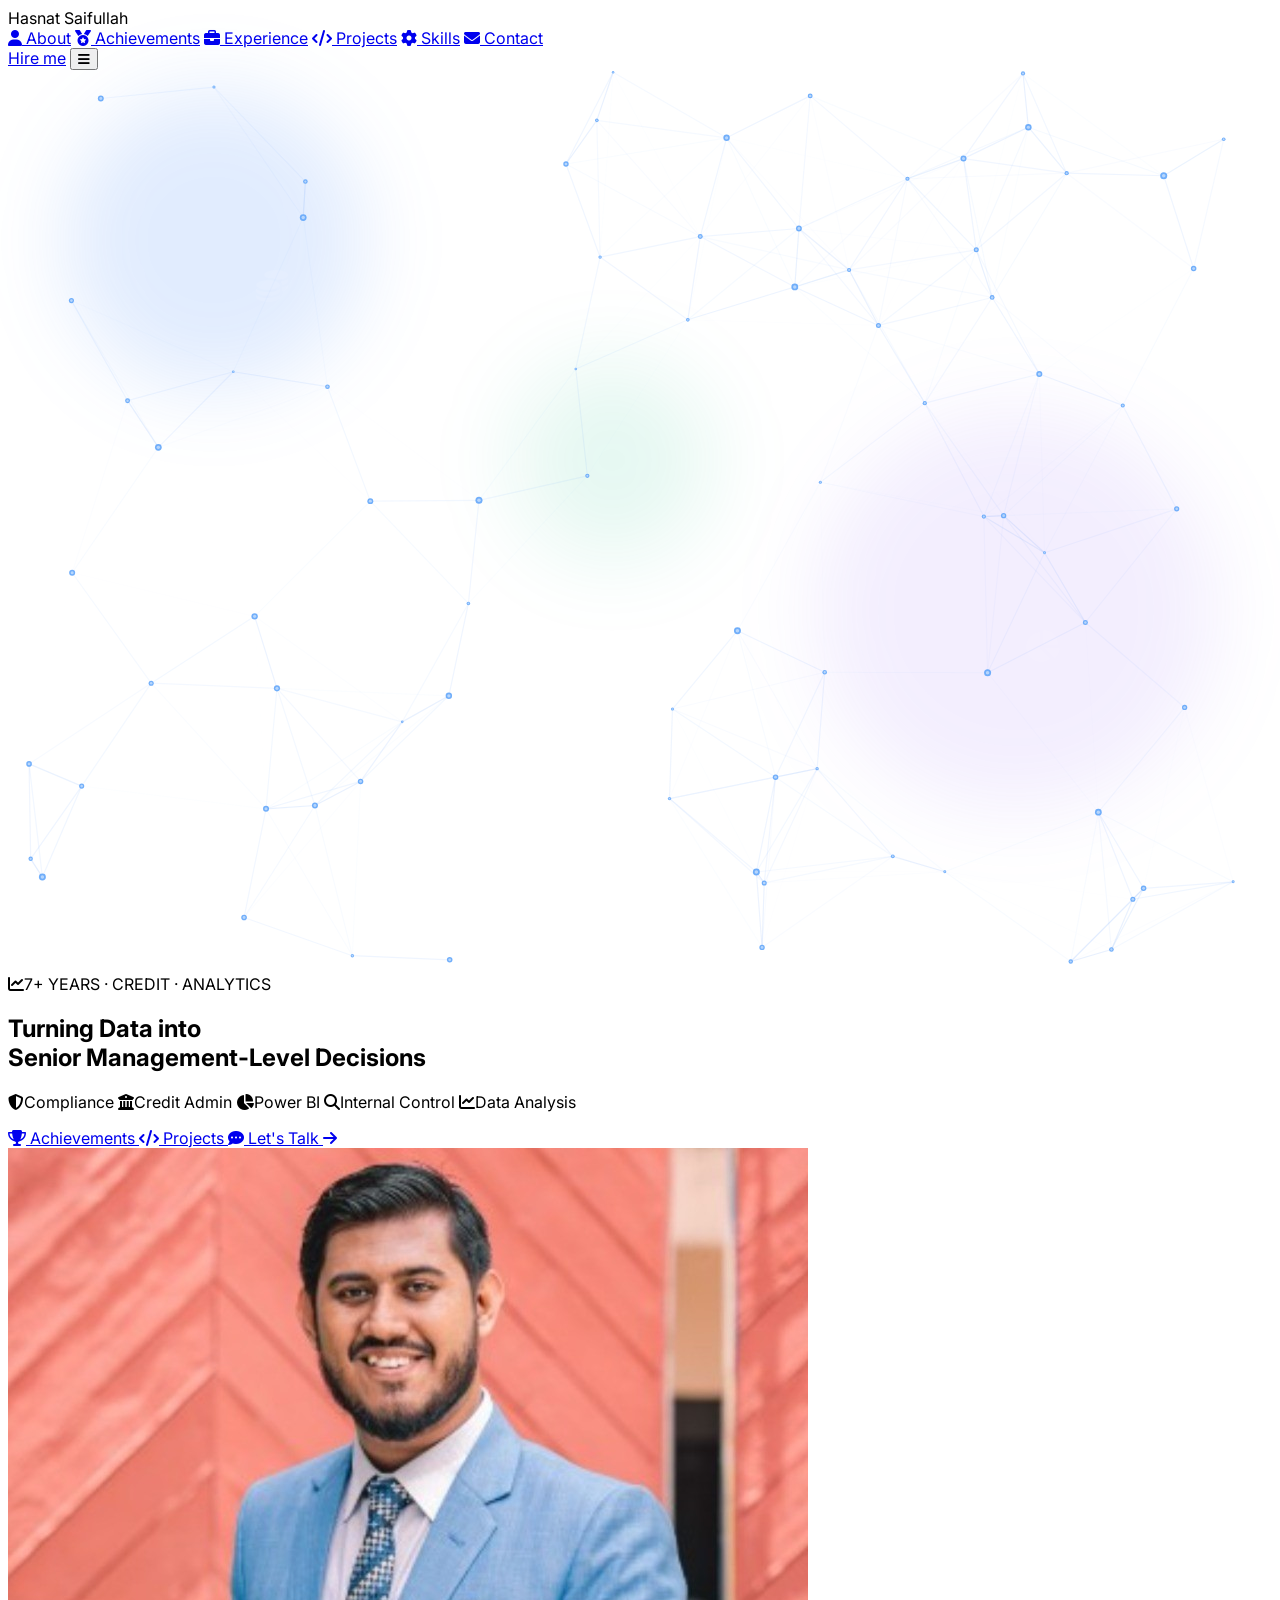
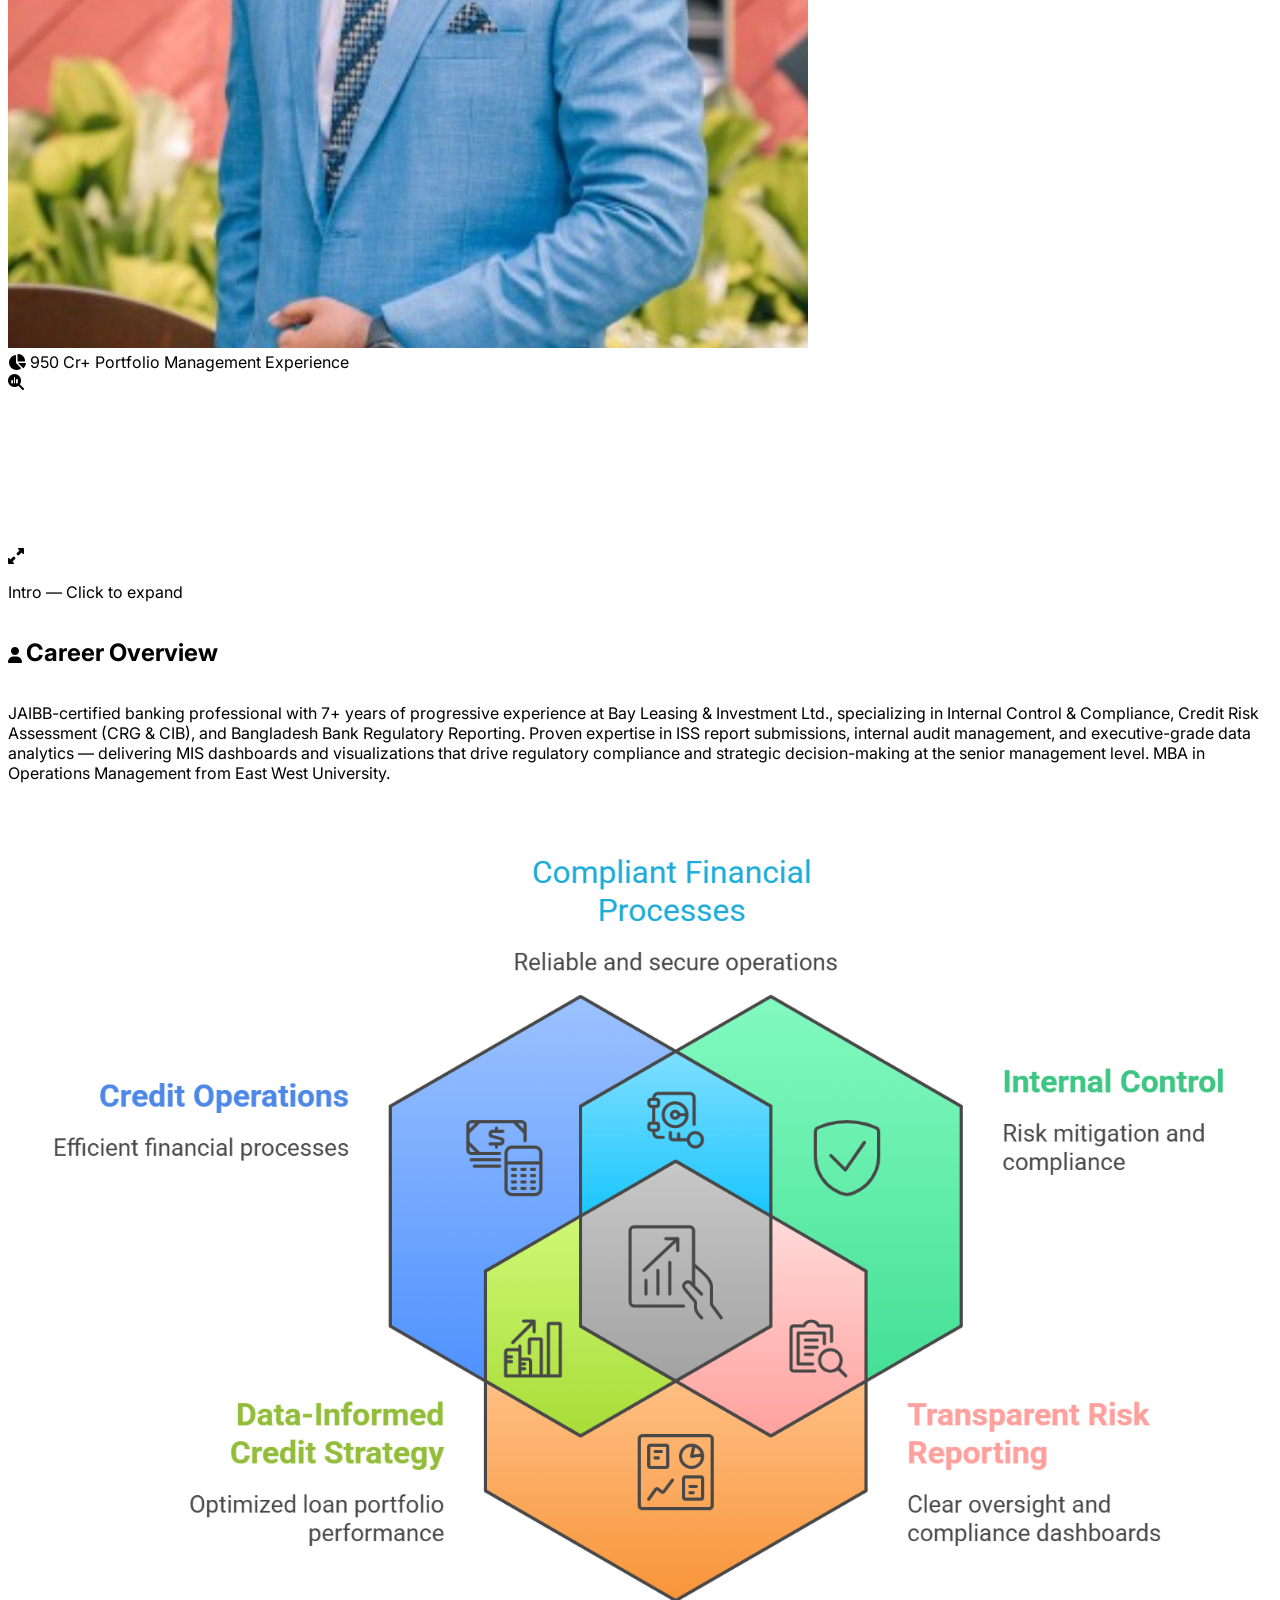
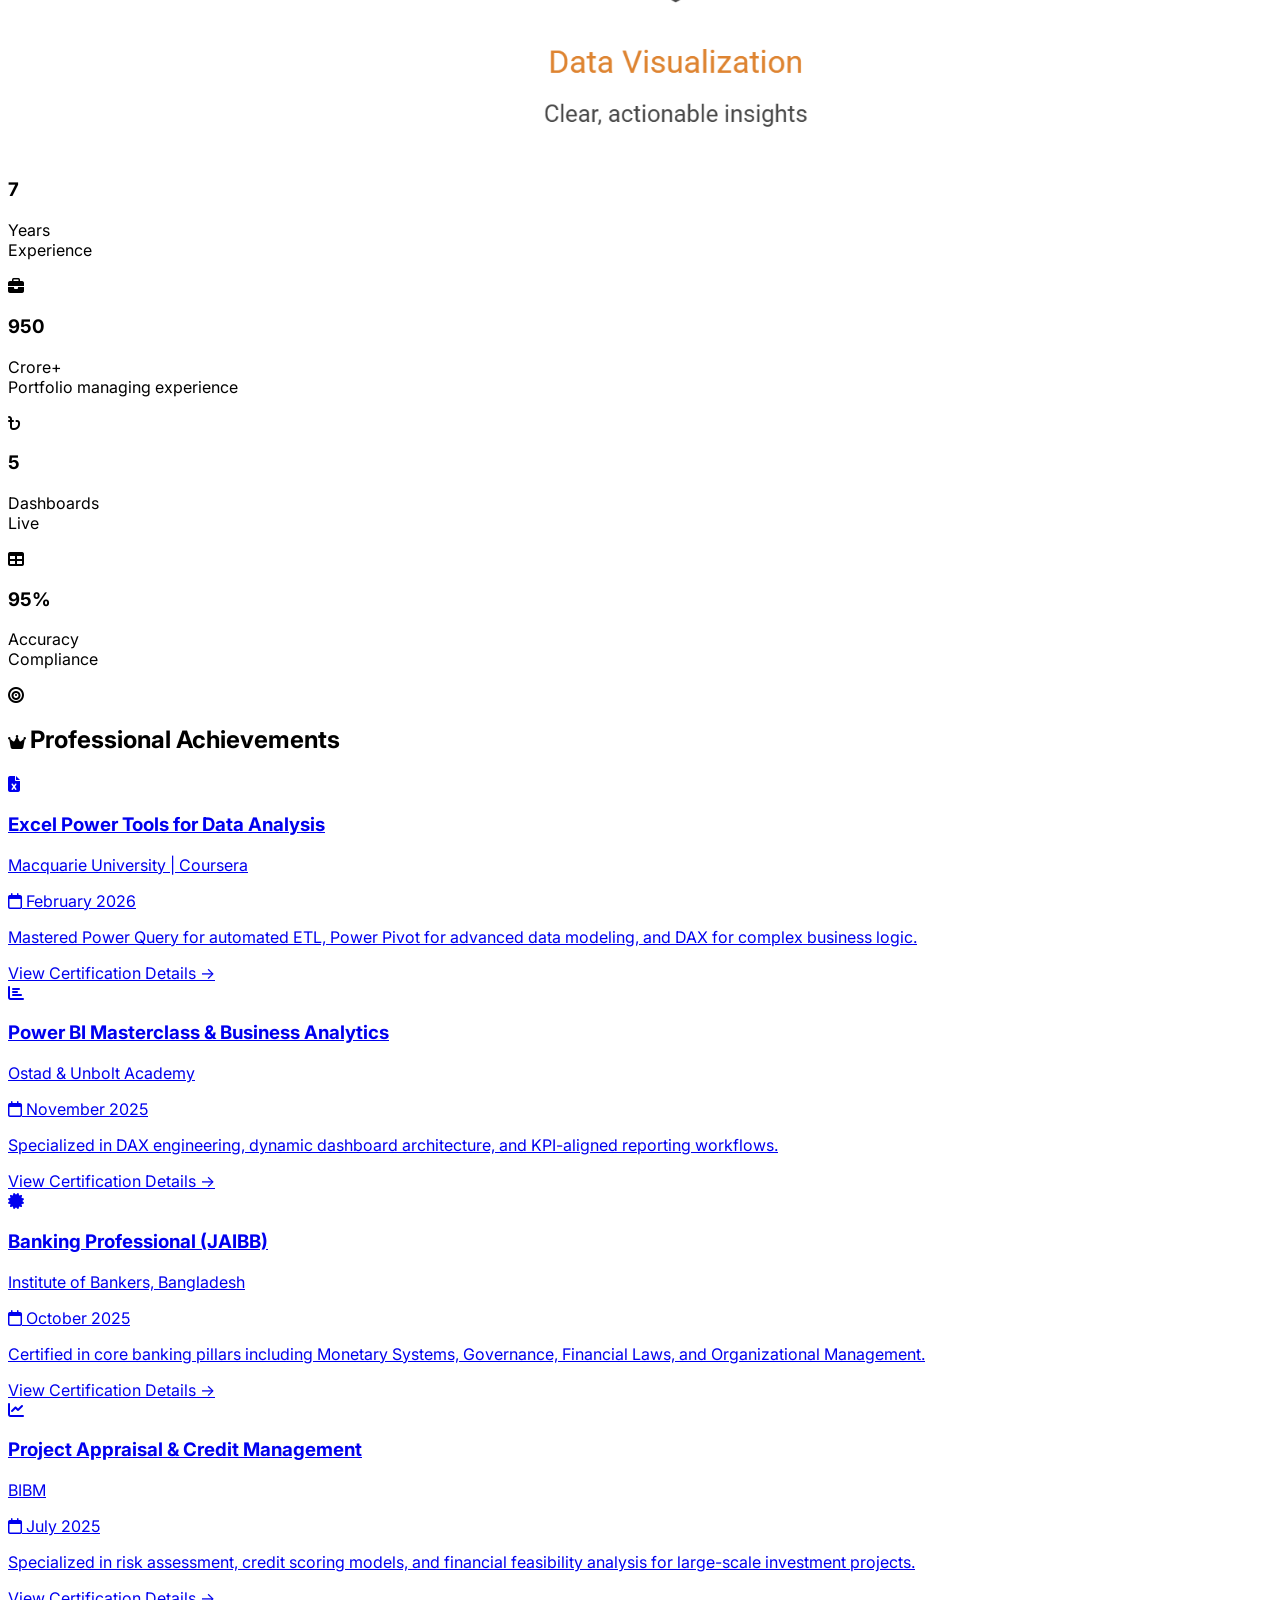
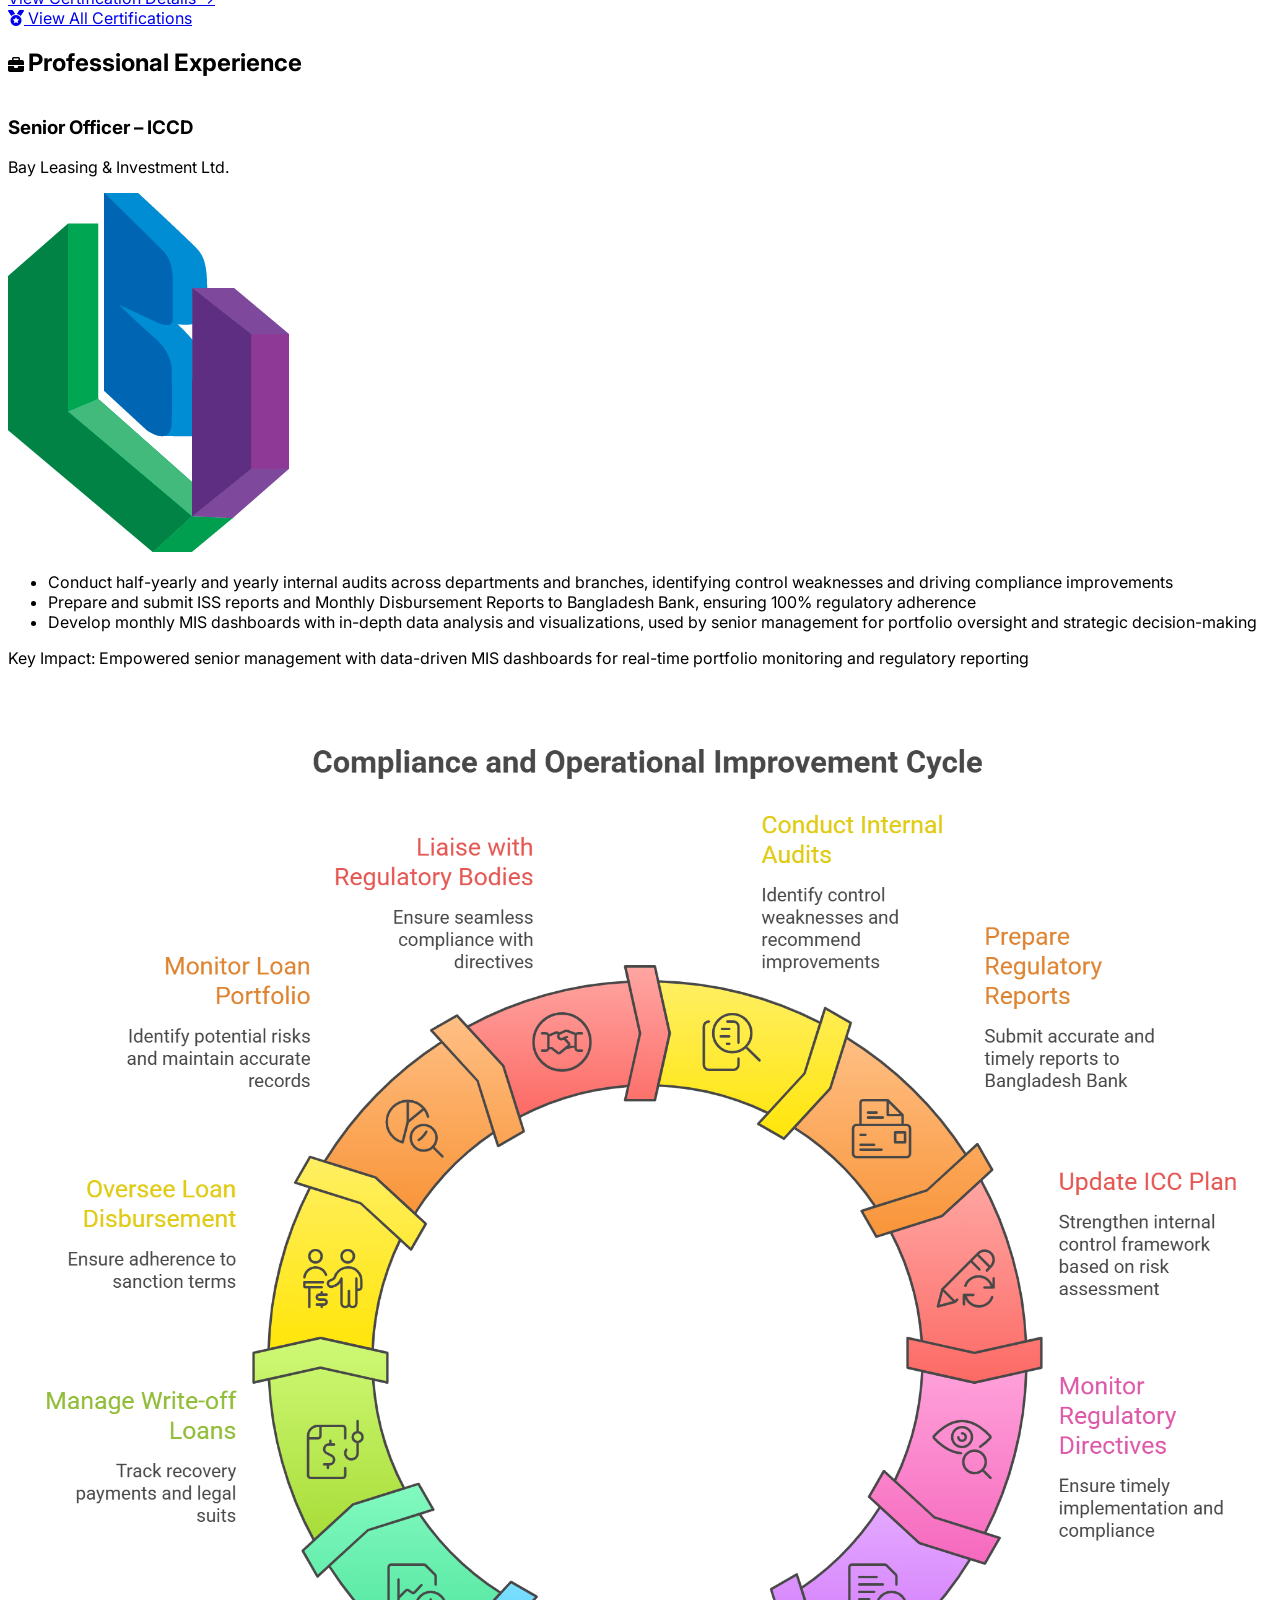
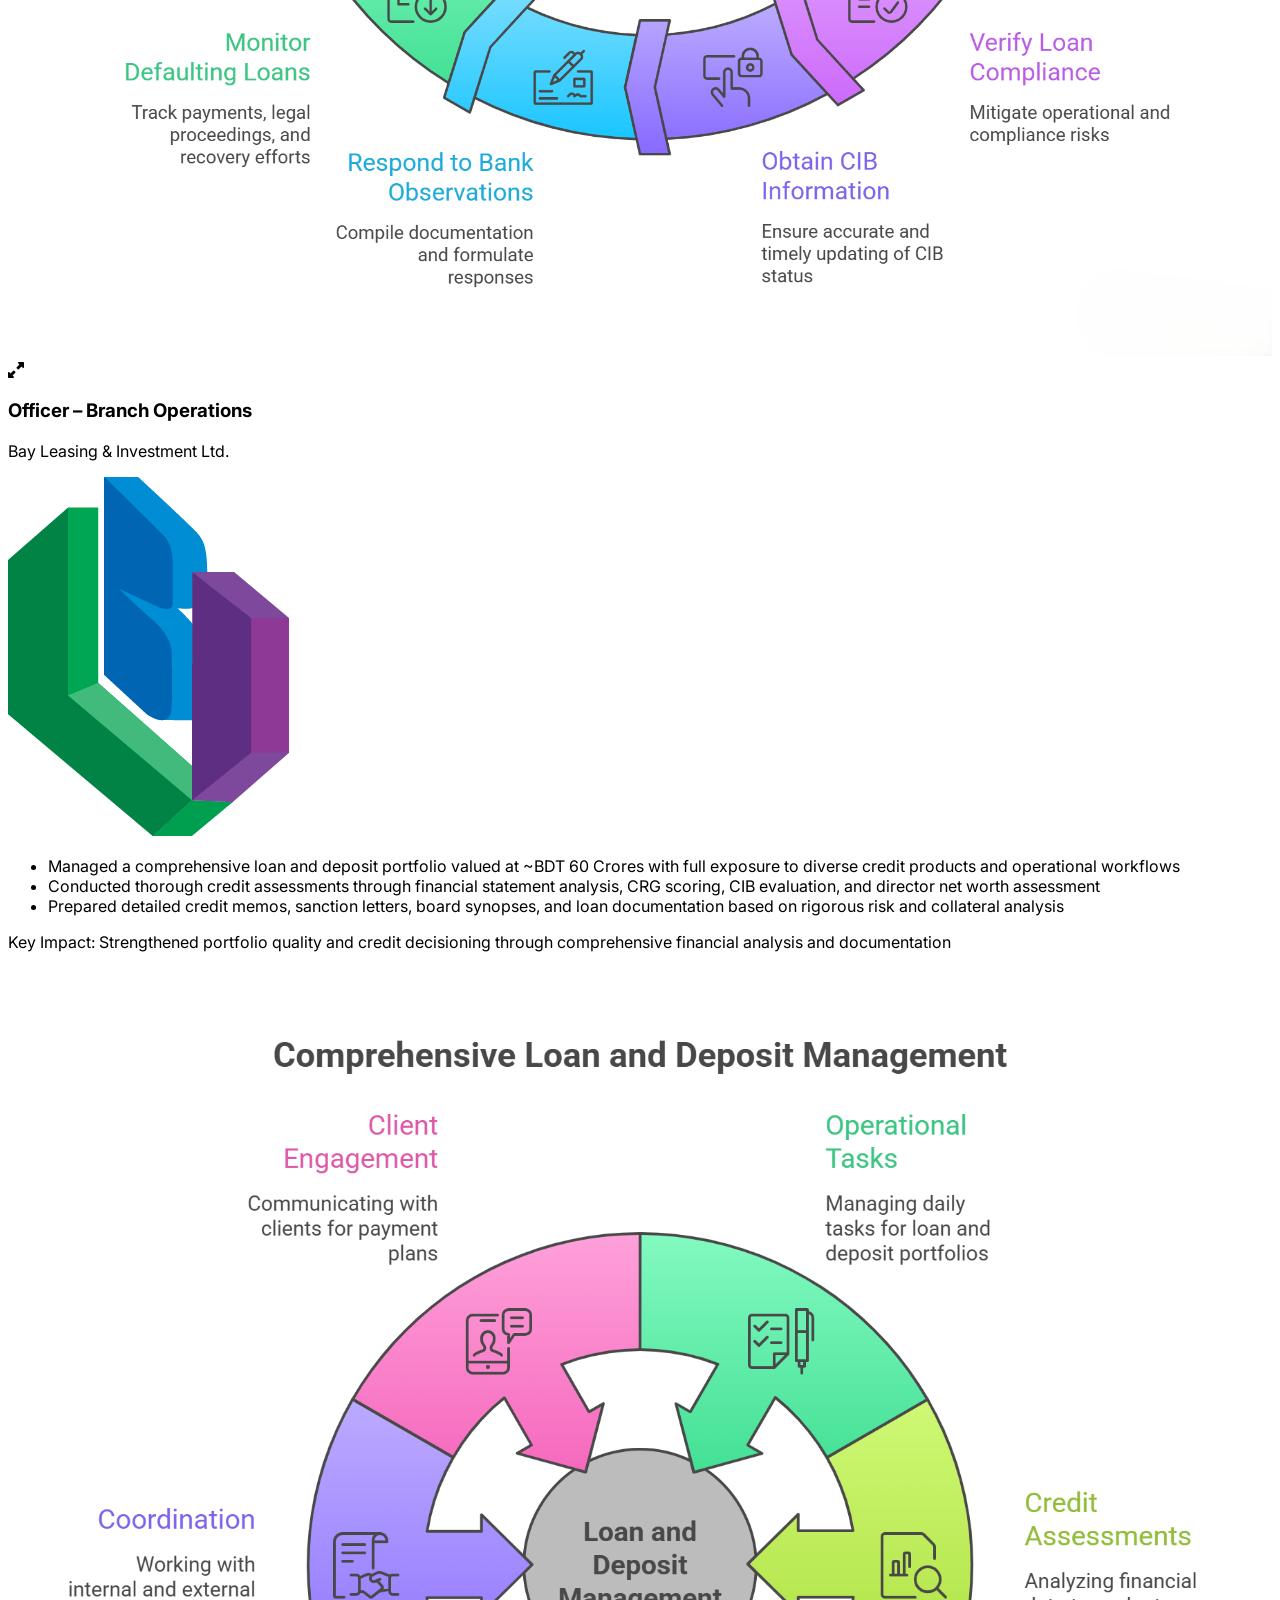
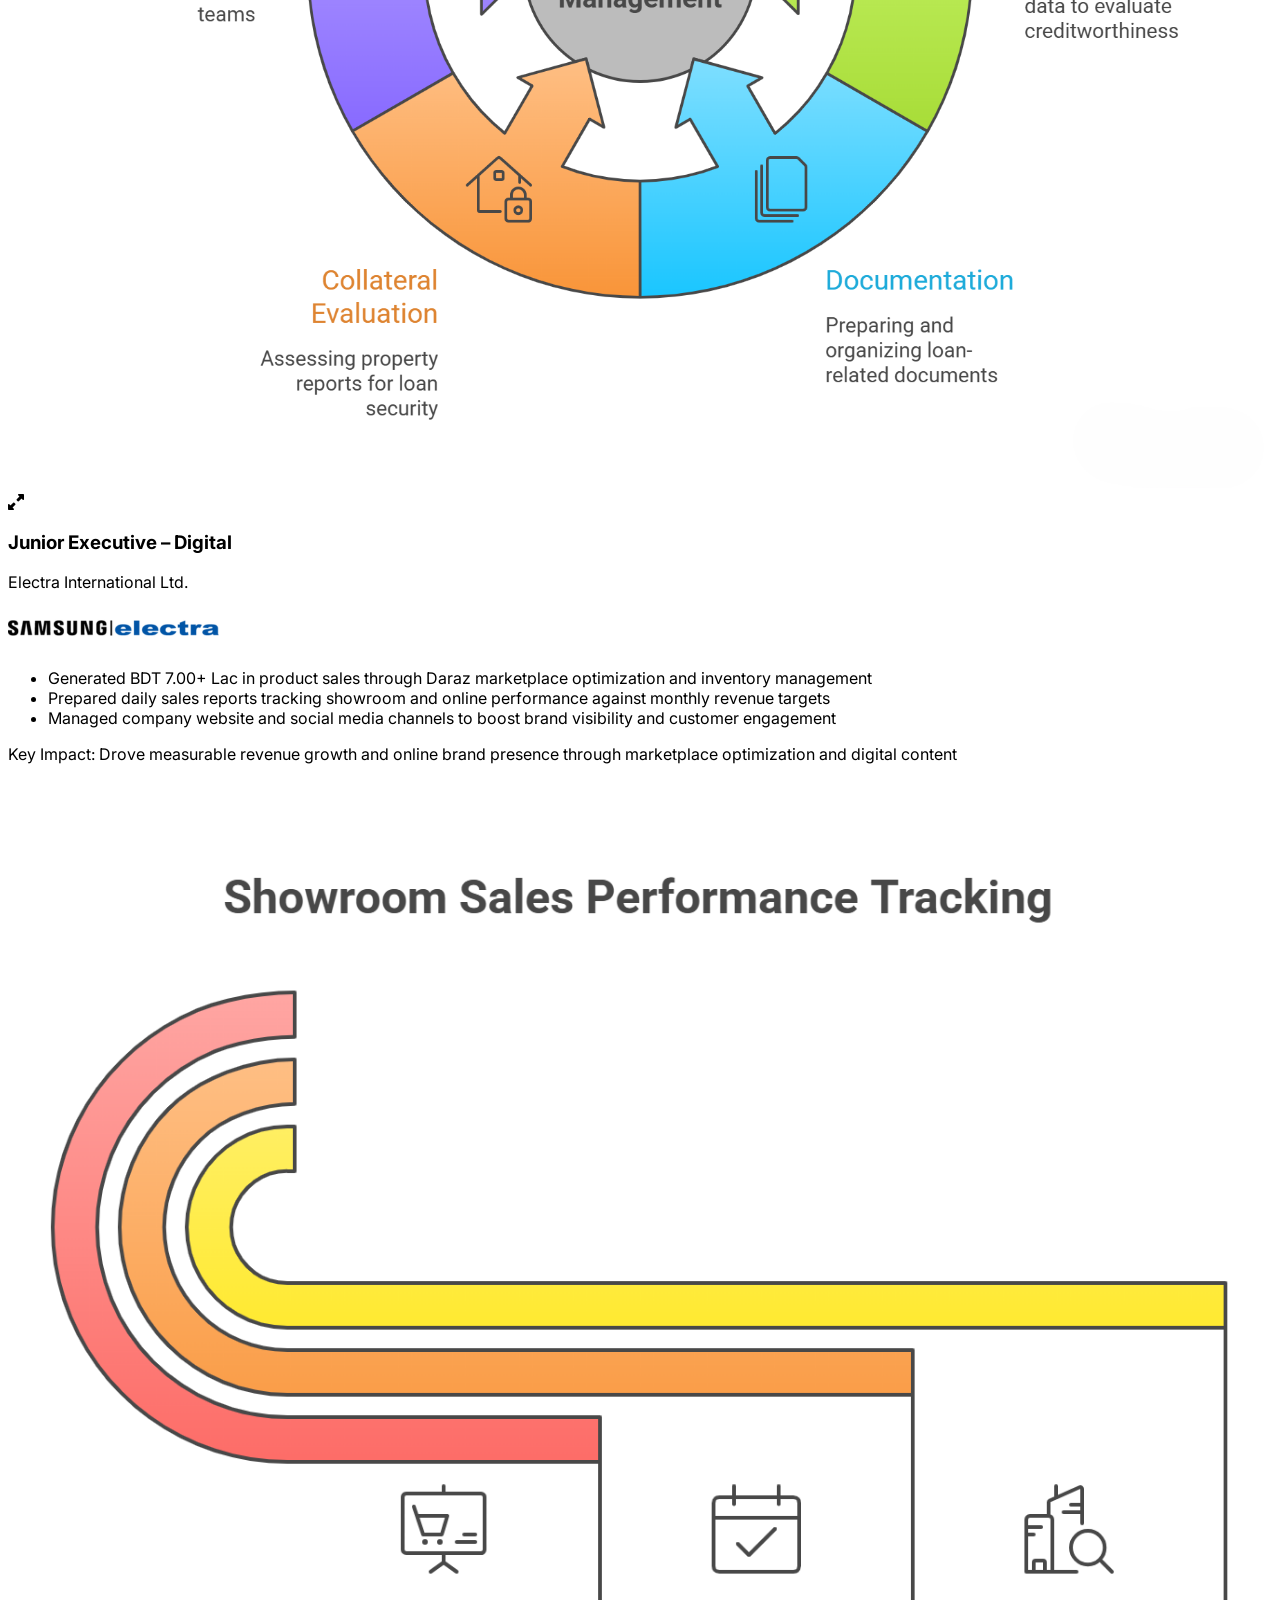
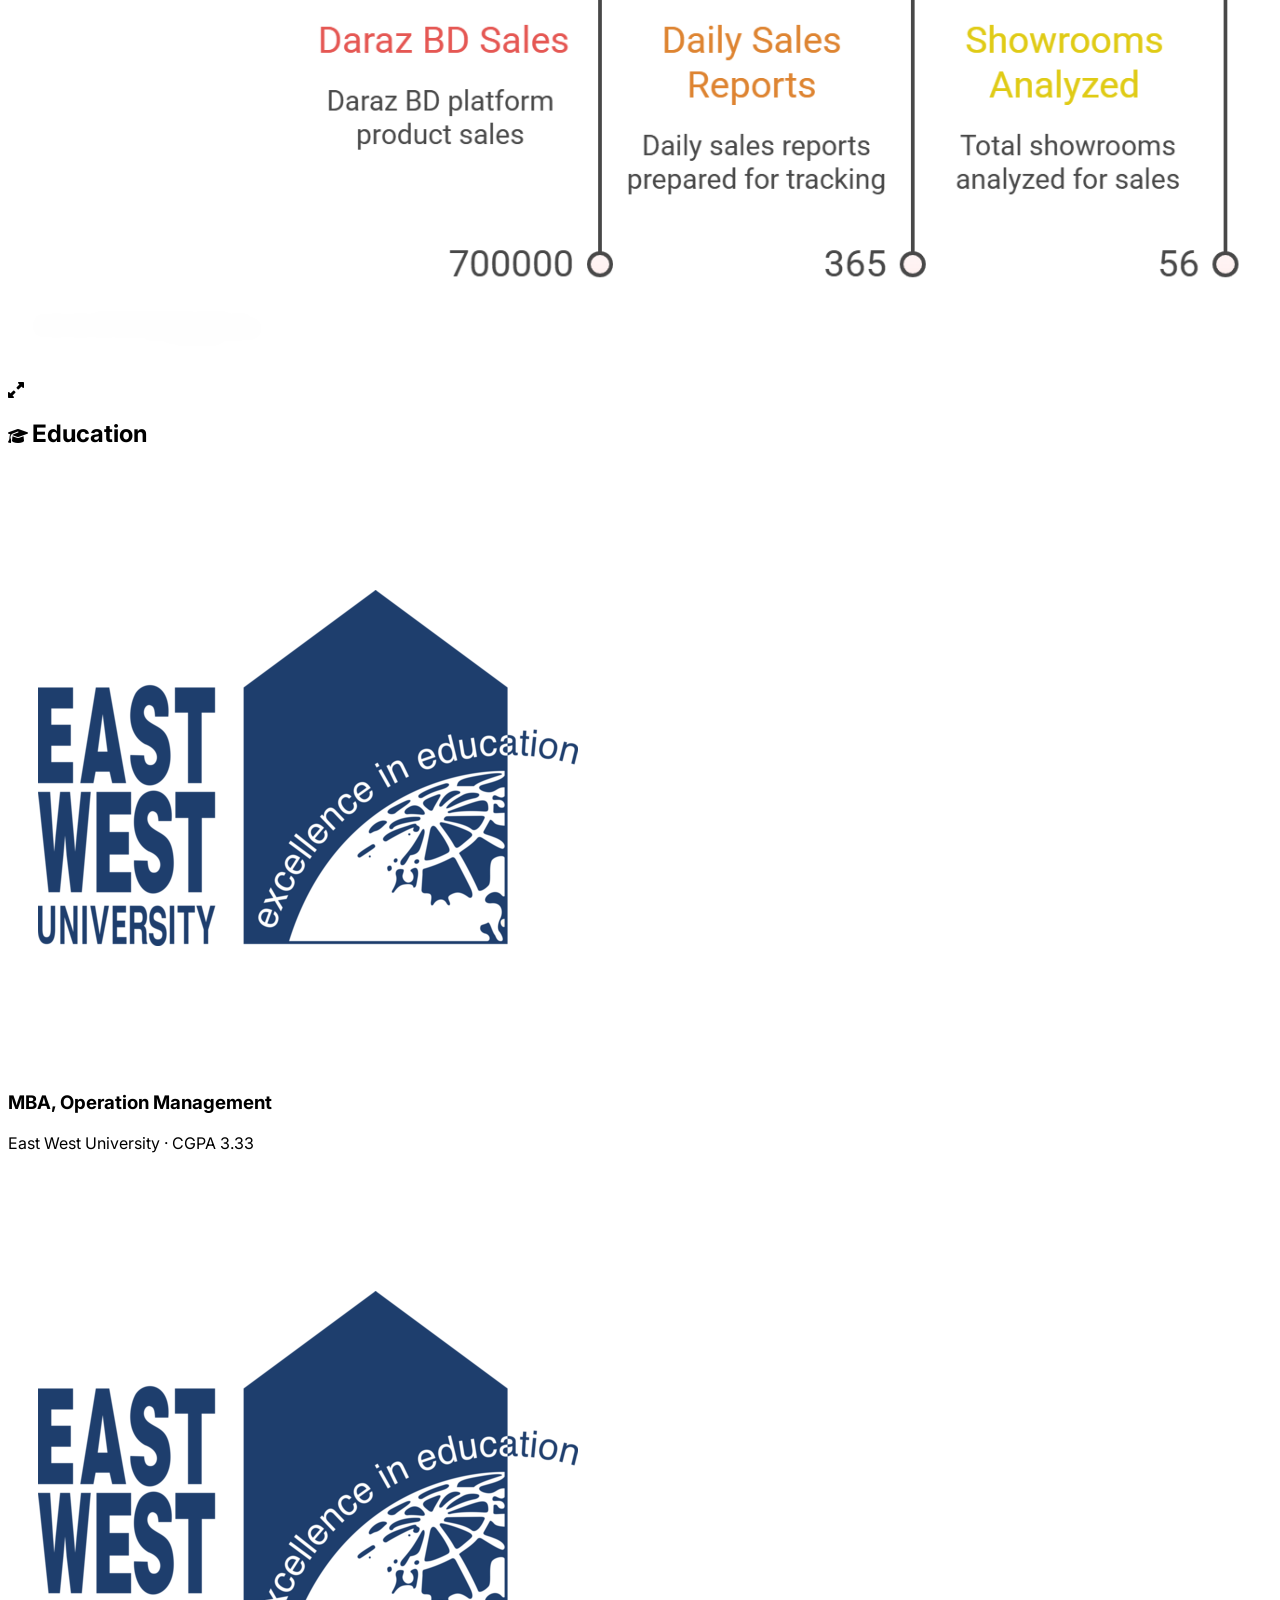
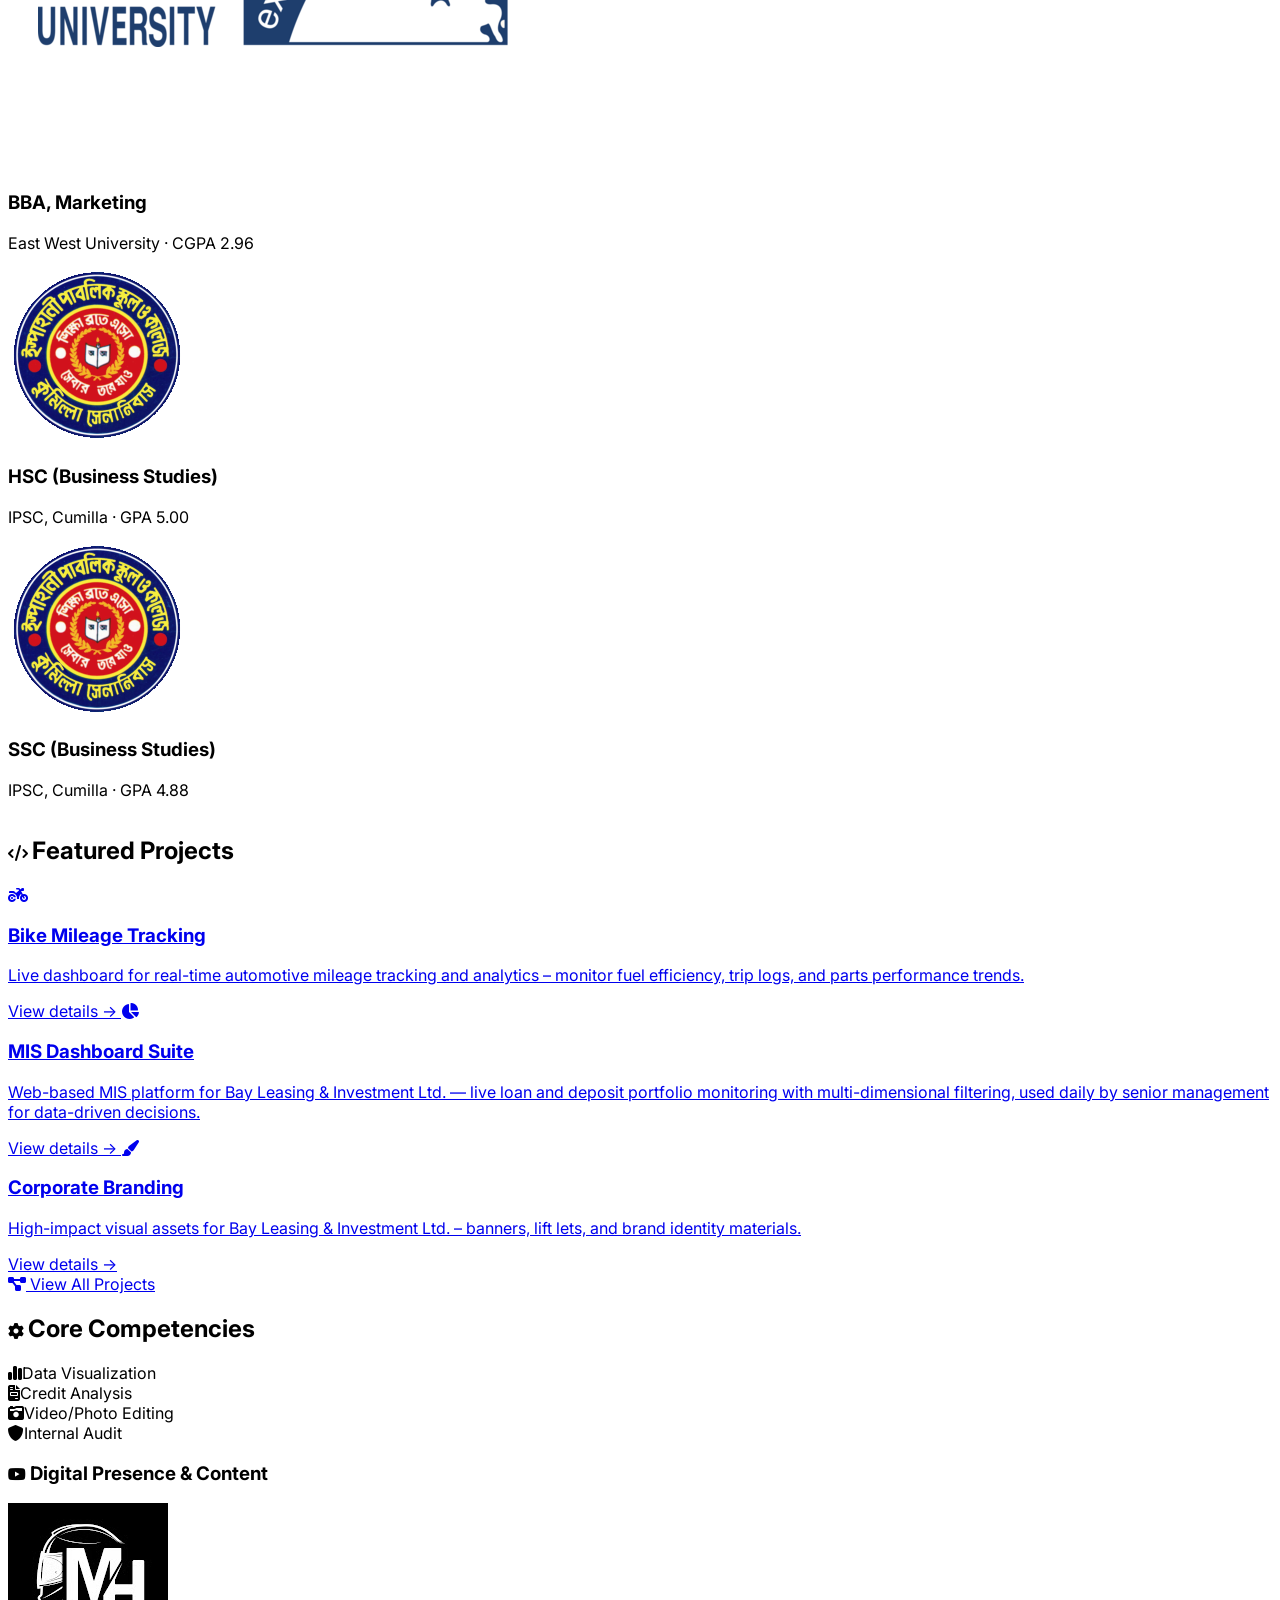
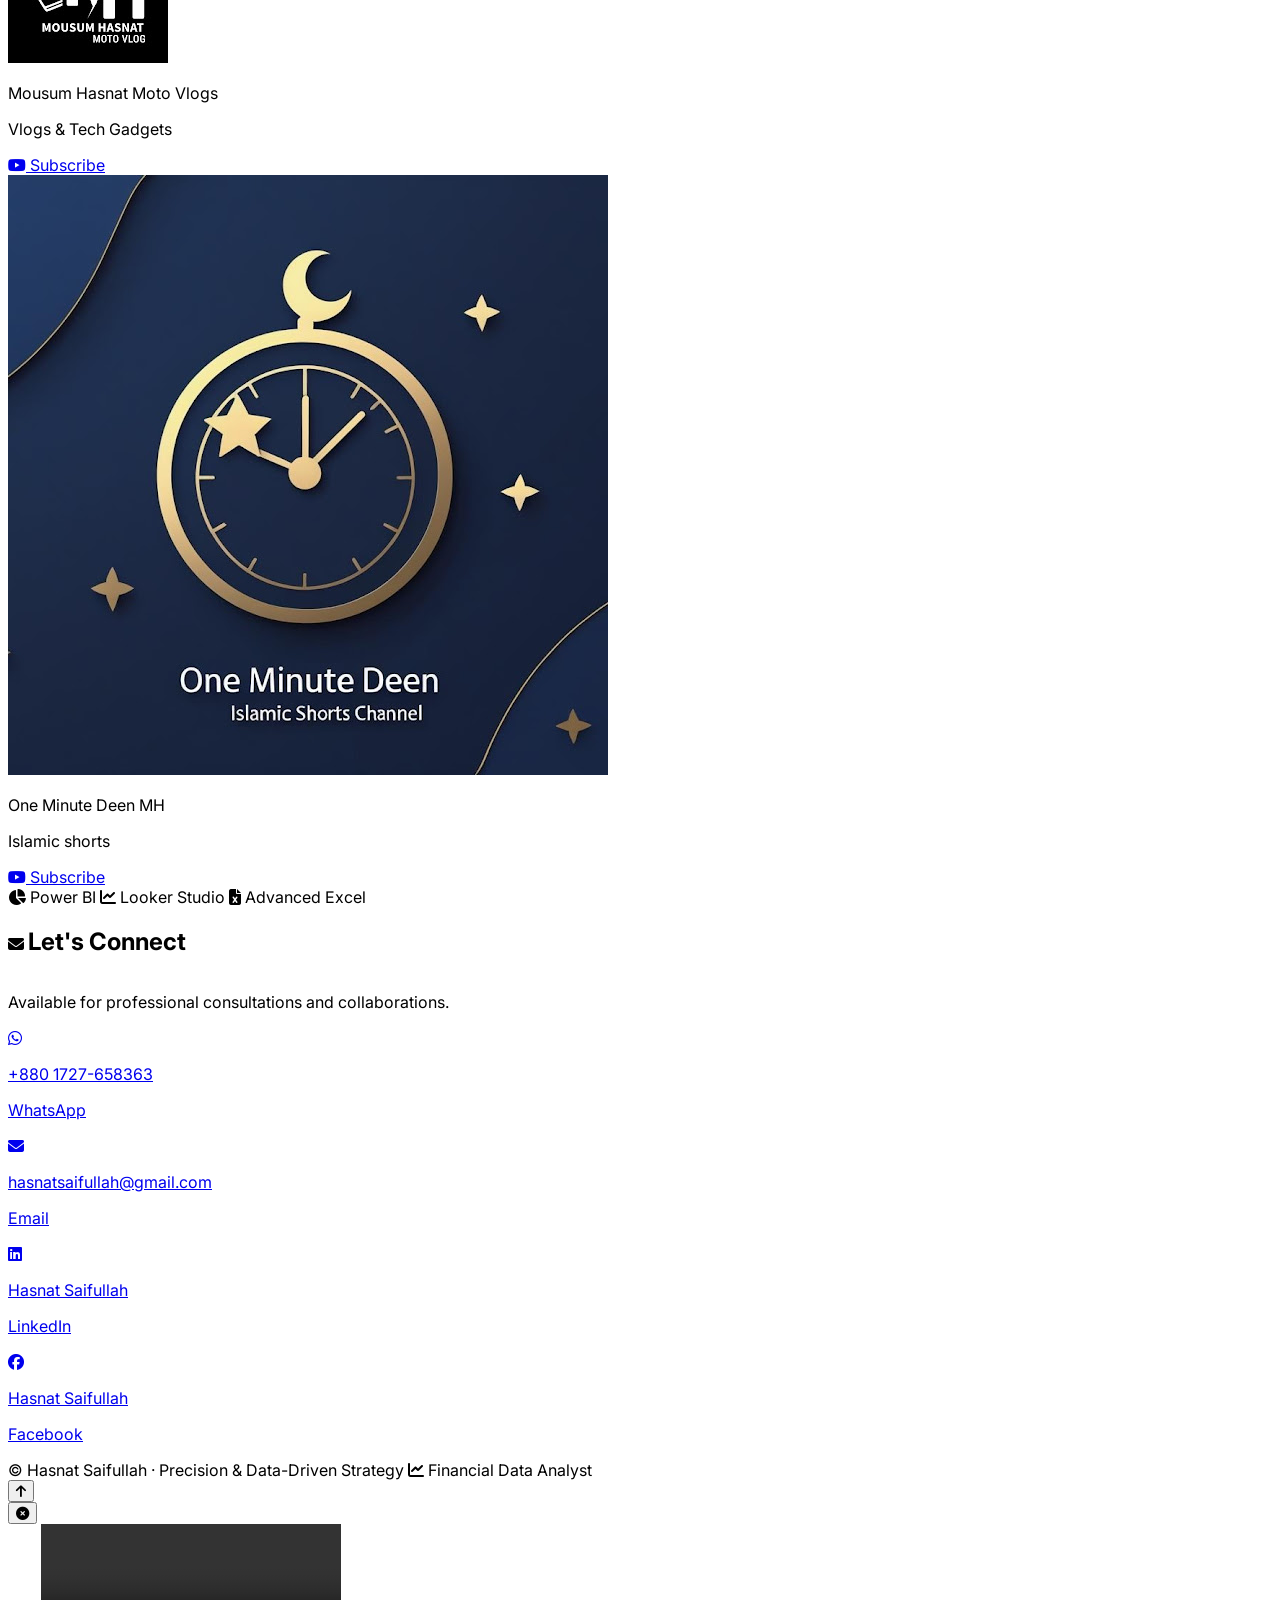
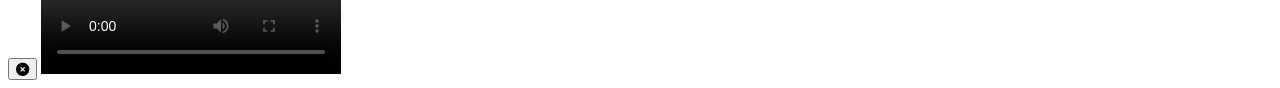
==== commit b328931c: "added intro video" ====
--- a/index.html
+++ b/index.html
@@ -101,7 +101,7 @@
 </nav>
 
 <!-- ===== HERO SECTION ===== -->
-<section class="relative pt-36 pb-24 px-6 overflow-hidden bg-gradient-to-br from-slate-900 via-indigo-950 to-blue-950 text-white">
+<section class="relative pt-20 pb-12 px-6 overflow-hidden bg-gradient-to-br from-slate-900 via-indigo-950 to-blue-950 text-white">
   <canvas id="data-mesh" class="absolute inset-0 w-full h-full pointer-events-none" style="z-index:1;"></canvas>
 
   <div class="absolute inset-0 opacity-20 pointer-events-none">
@@ -145,7 +145,7 @@
       </div>
     </div>
 
-    <div class="flex justify-center items-center order-1 md:order-2 relative" data-aos="fade-left" data-aos-duration="1000">
+    <div class="flex flex-col items-center gap-6 order-1 md:order-2 relative" data-aos="fade-left" data-aos-duration="1000">
       <div class="relative w-64 h-64 md:w-80 md:h-80 mx-auto">
         <div class="absolute inset-0 bg-gradient-to-r from-blue-500 to-indigo-500 rounded-full blur-2xl opacity-40 animate-pulse"></div>
         <div class="absolute inset-0 border-2 border-dashed border-blue-500/30 rounded-full animate-[spin_20s_linear_infinite]"></div>
@@ -160,6 +160,22 @@
         <div class="absolute -top-4 -left-4 bg-indigo-600 rounded-full p-3 shadow-xl z-10">
           <i class="fas fa-magnifying-glass-chart text-white text-xl"></i>
         </div>
+      </div>
+
+      <div class="w-80 mx-auto">
+        <div class="relative rounded-2xl overflow-hidden border border-white/20 shadow-xl group cursor-pointer" onclick="openVideoModal()">
+          <video autoplay muted loop playsinline class="w-full h-auto">
+            <source src="assets/videos/hasnat_intro_for_website.mp4" type="video/mp4">
+          </video>
+          <div class="absolute inset-0 bg-black/20 flex items-center justify-center opacity-0 group-hover:opacity-100 transition">
+            <div class="bg-white/90 p-3 rounded-full text-blue-600 shadow-lg transform translate-y-4 group-hover:translate-y-0 transition-all">
+              <i class="fas fa-expand-alt text-xl"></i>
+            </div>
+          </div>
+        </div>
+        <p class="text-center text-blue-300/70 text-xs mt-2 font-mono tracking-wider flex items-center justify-center gap-1">
+          <span class="w-1.5 h-1.5 bg-red-500 rounded-full animate-pulse"></span> Intro — Click to expand
+        </p>
       </div>
     </div>
   </div>
@@ -550,5 +566,15 @@
   <img id="modalImg" src="" class="max-w-full max-h-[90vh] rounded-lg shadow-2xl object-contain border-4 border-white/10">
 </div>
 
+<!-- Video Modal -->
+<div id="videoModal" class="fixed inset-0 z-[9999] hidden bg-black/95 flex items-center justify-center p-4">
+  <button onclick="closeVideoModal()" class="absolute top-4 right-4 z-[10000] text-white text-4xl hover:text-blue-400 transition">
+    <i class="fas fa-times-circle"></i>
+  </button>
+  <video id="promoVideo" controls autoplay class="max-w-full max-h-[90vh] rounded-lg shadow-2xl">
+    <source src="assets/videos/hasnat_intro_for_website.mp4" type="video/mp4">
+  </video>
+</div>
+
 </body>
 </html>
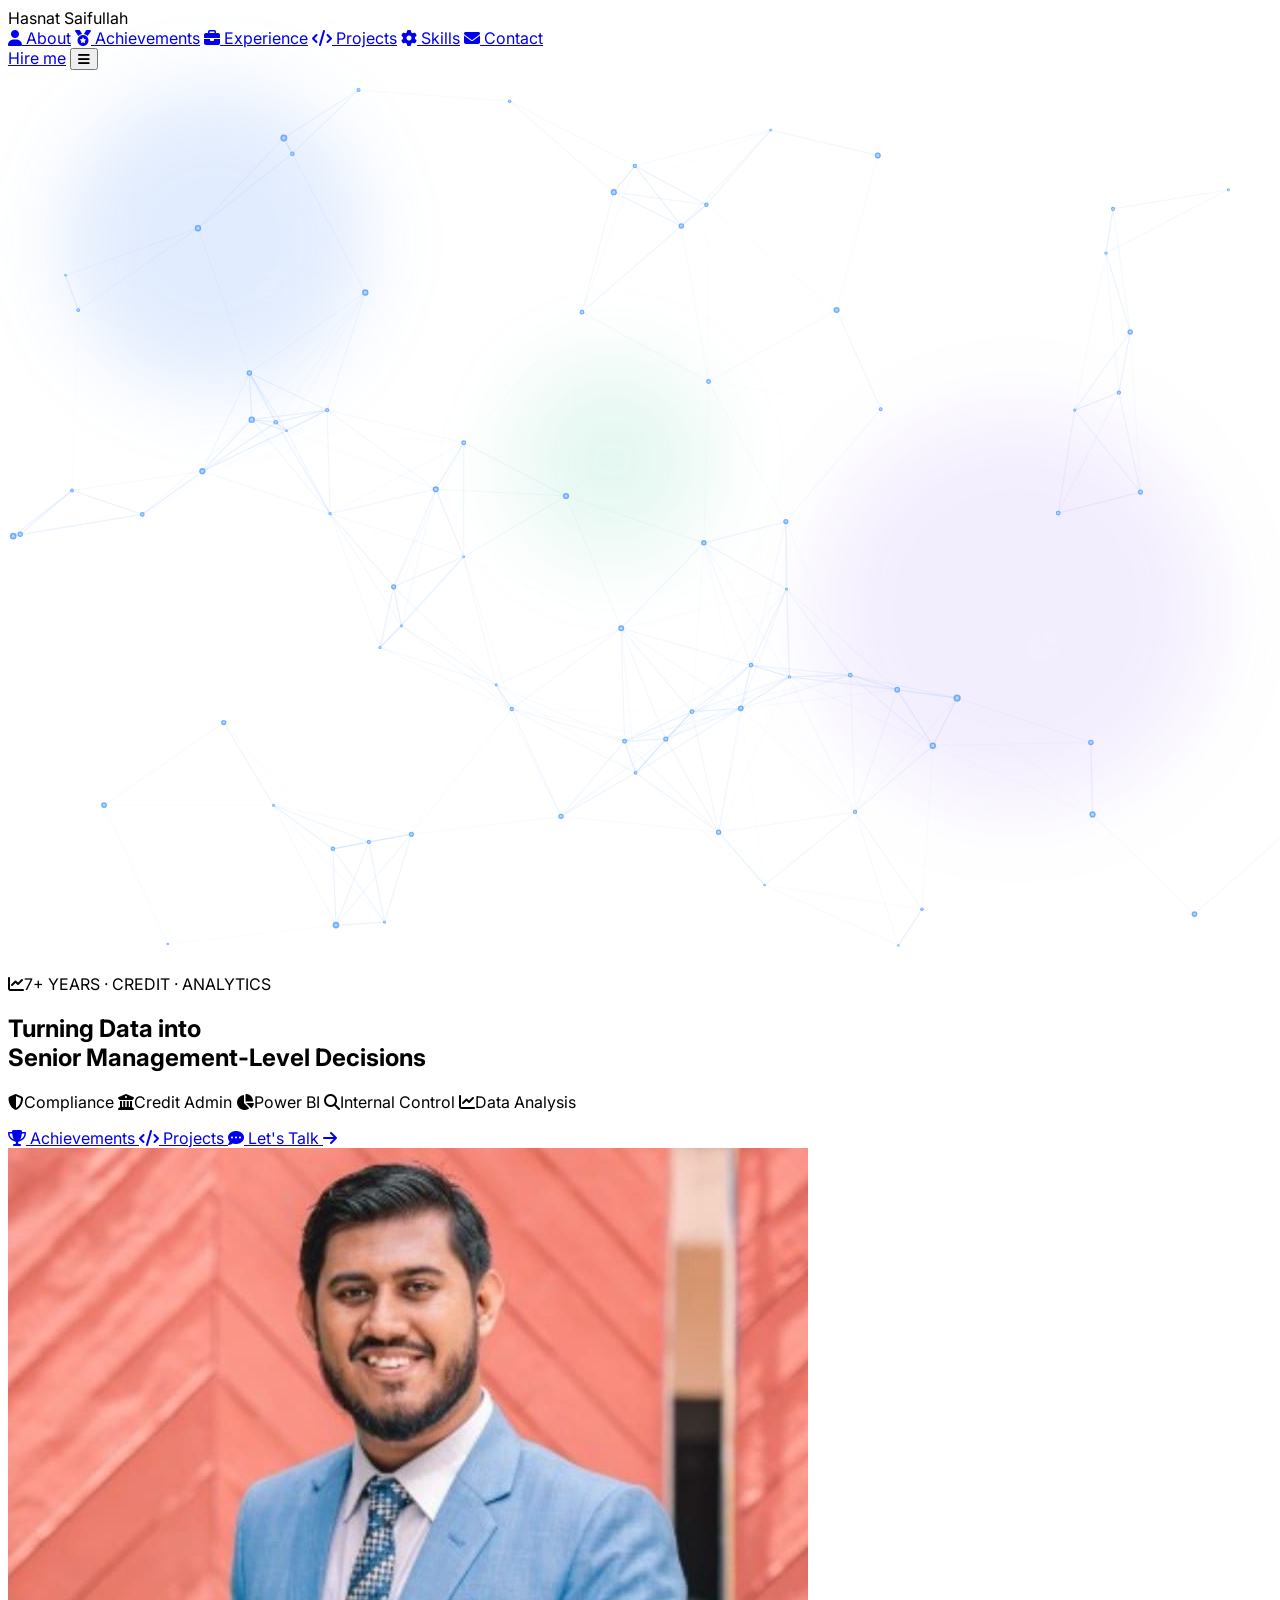
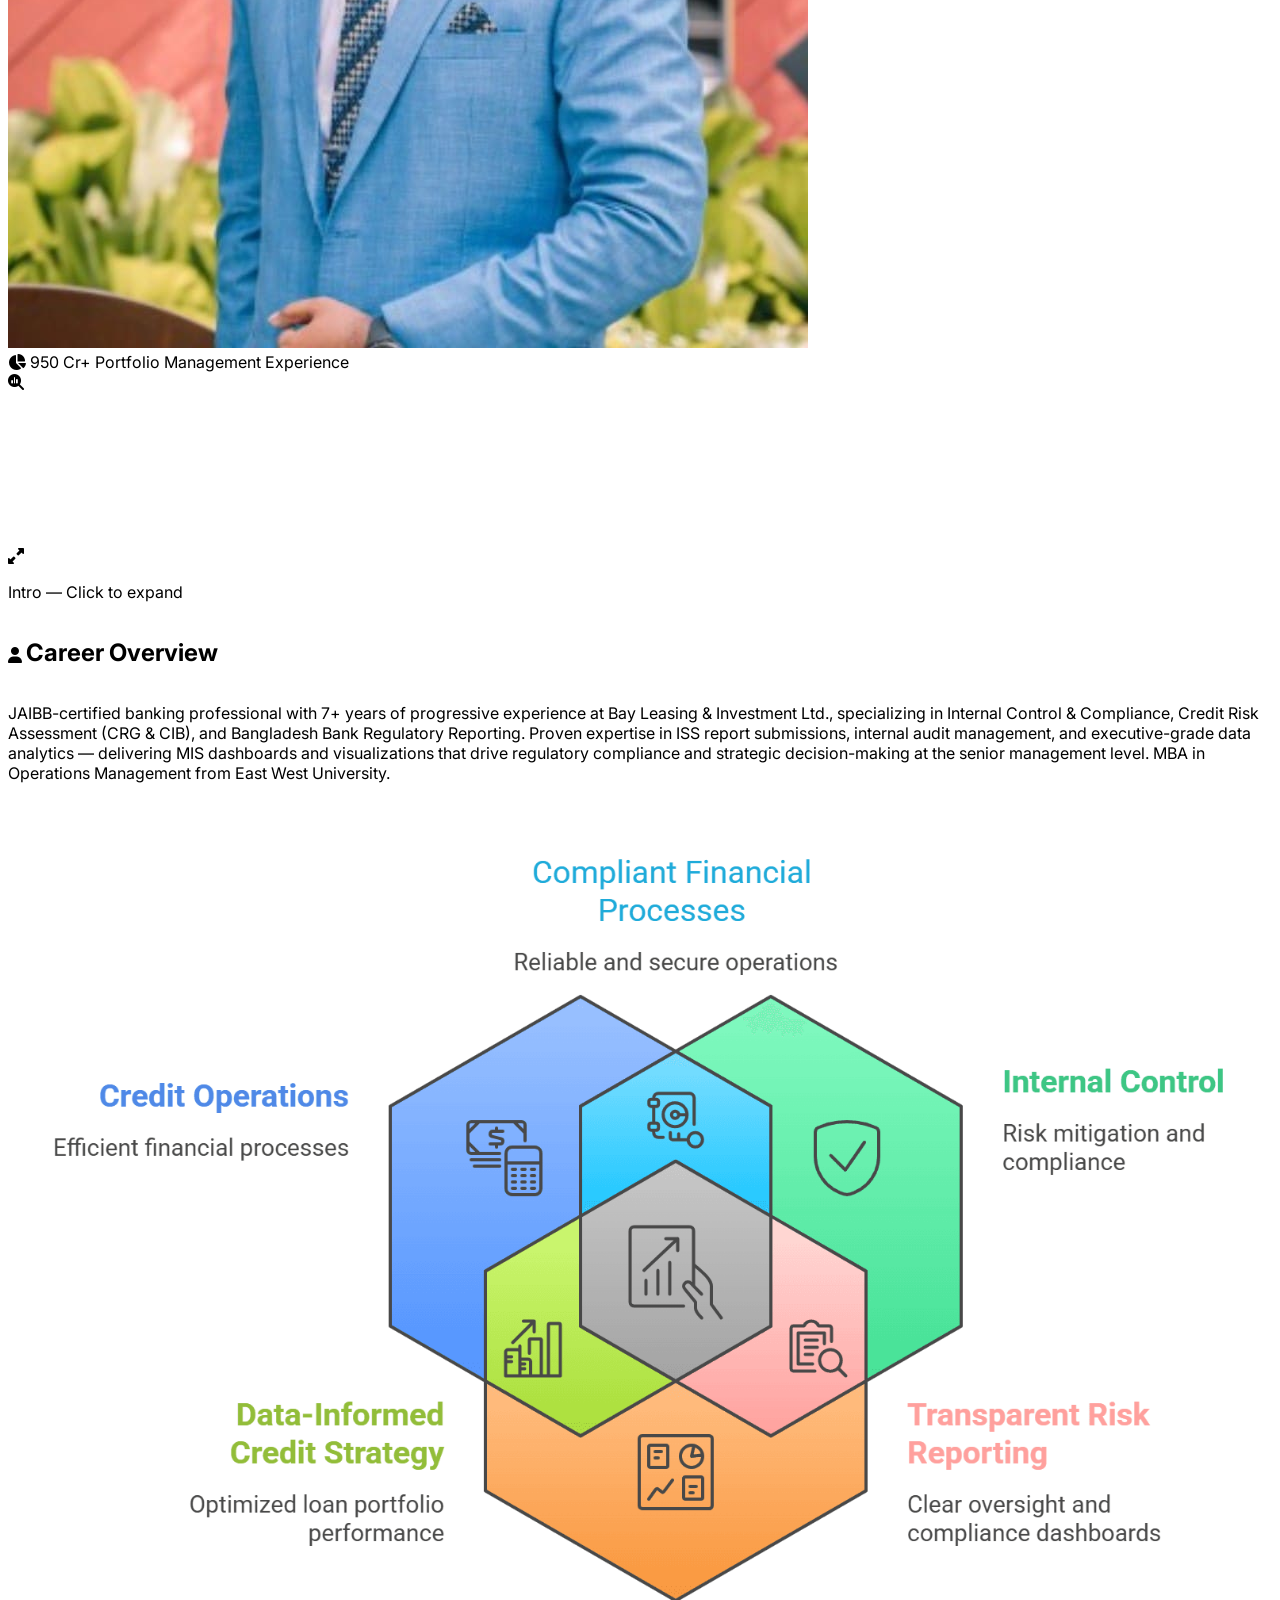
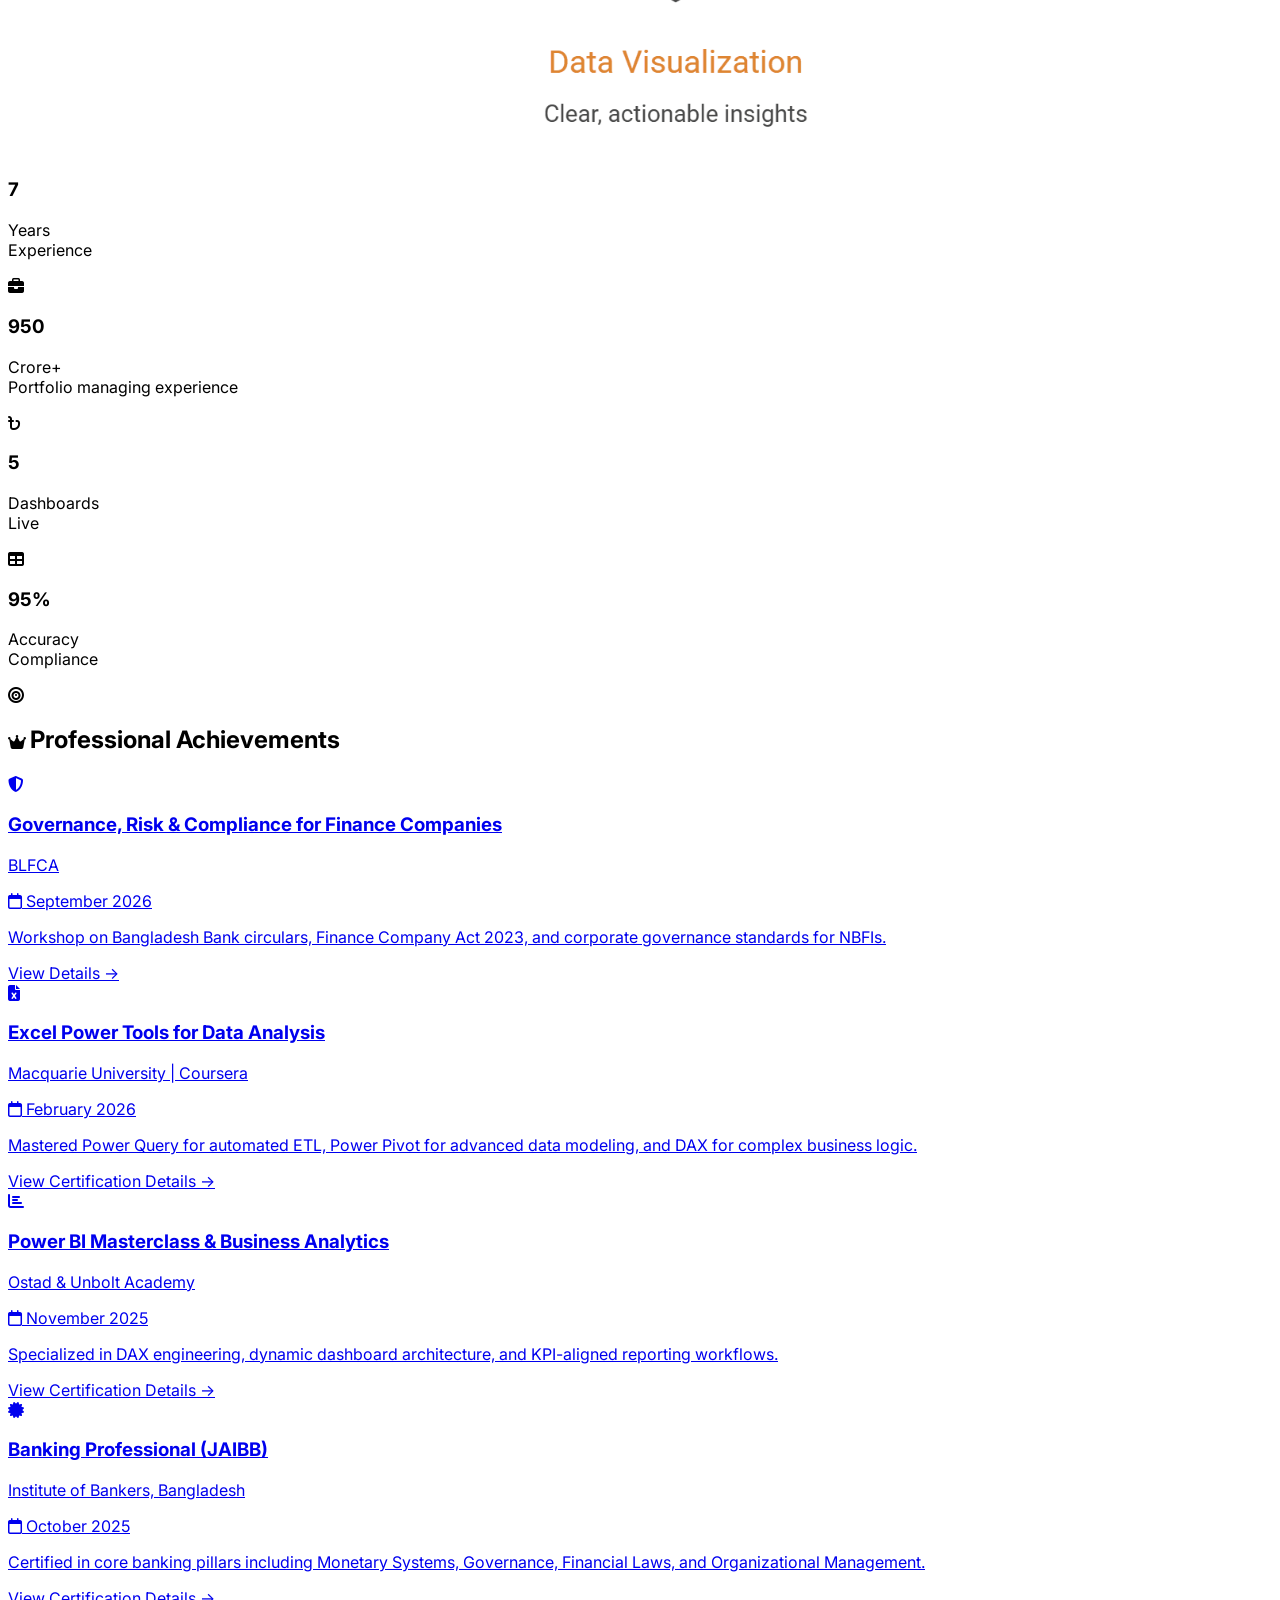
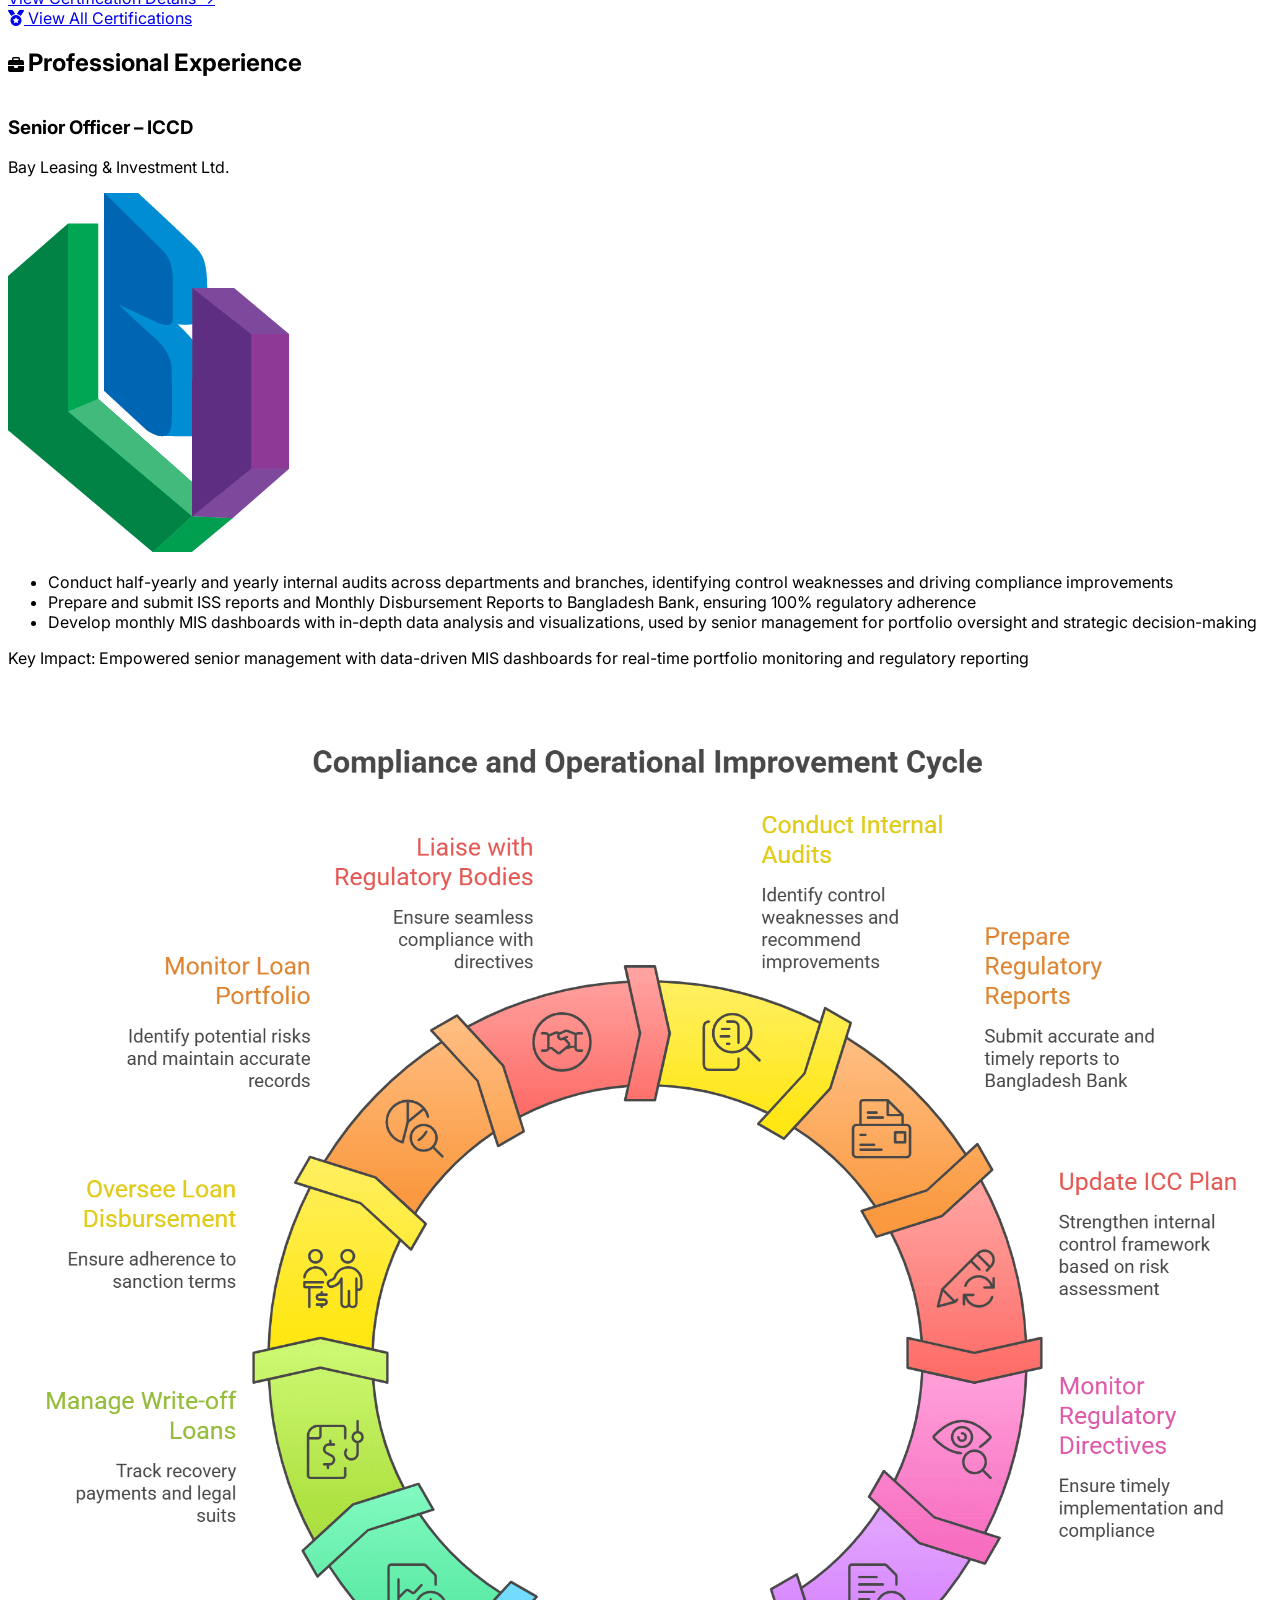
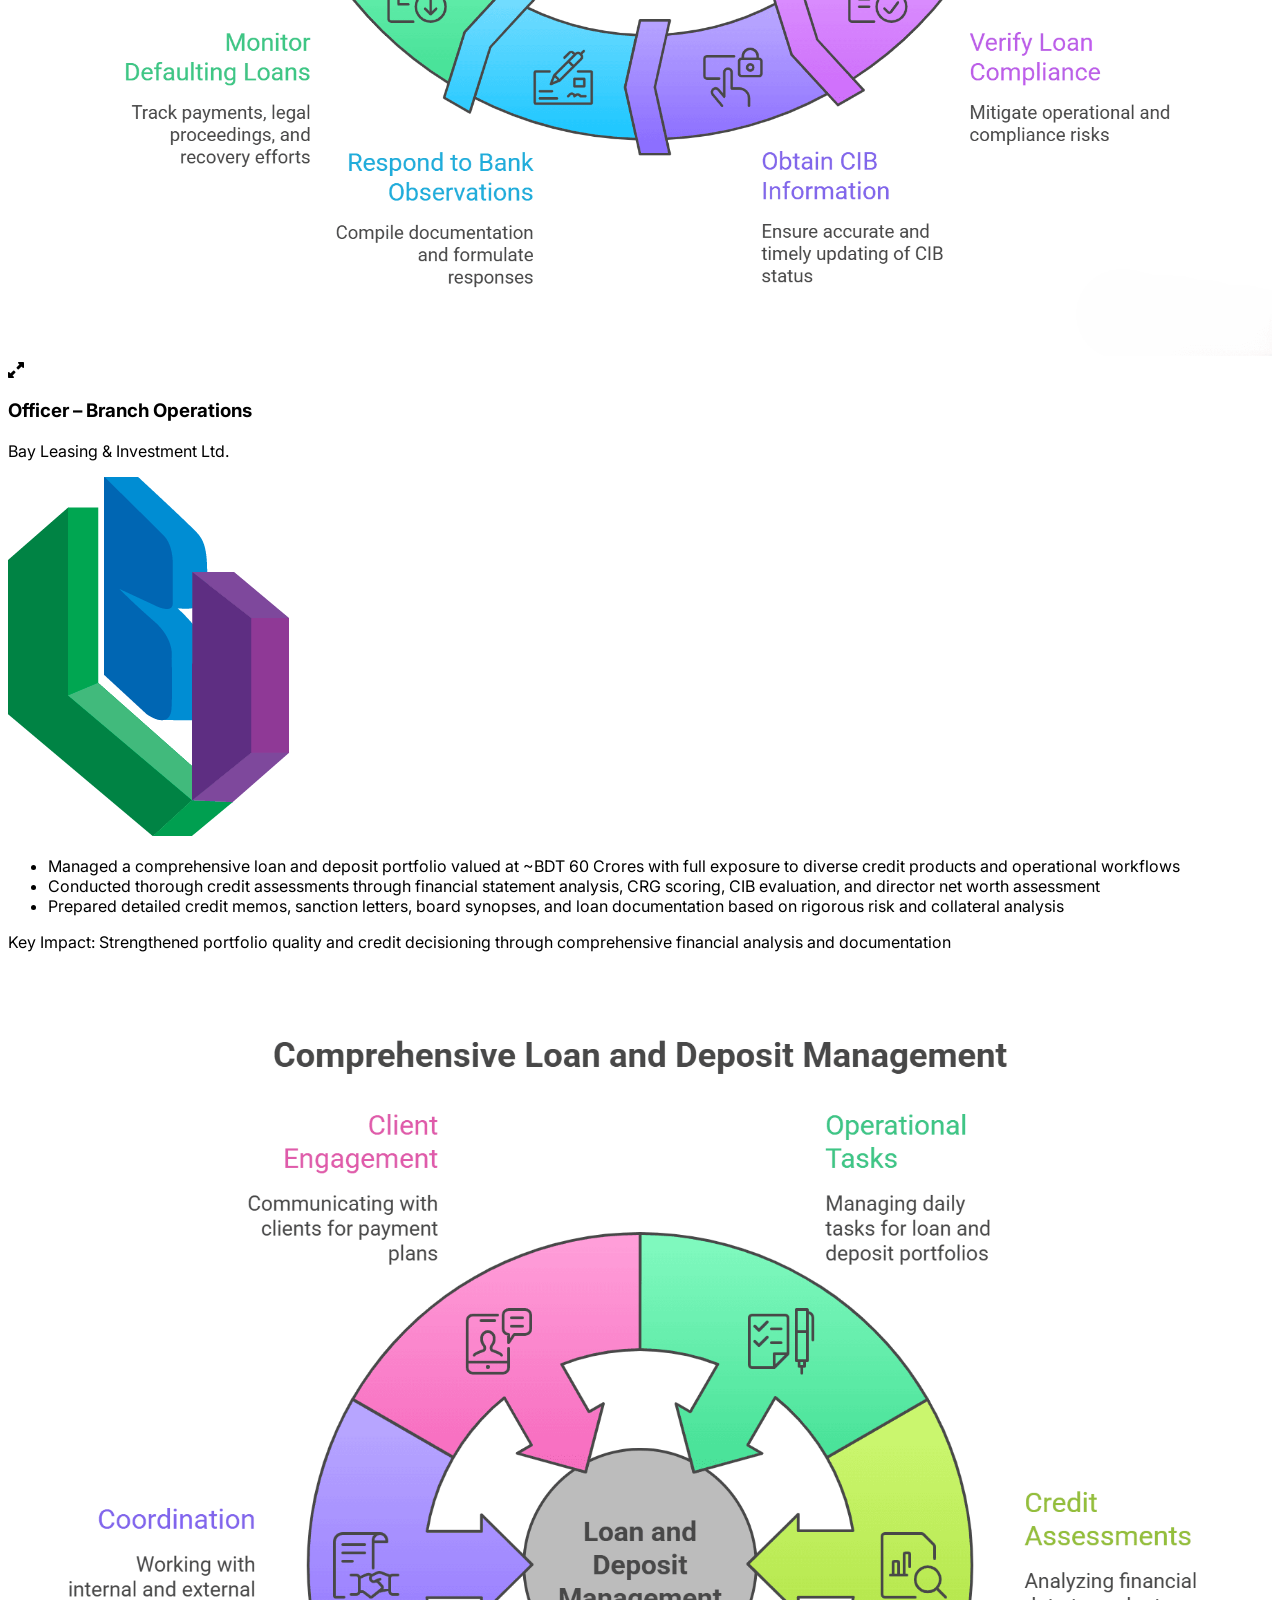
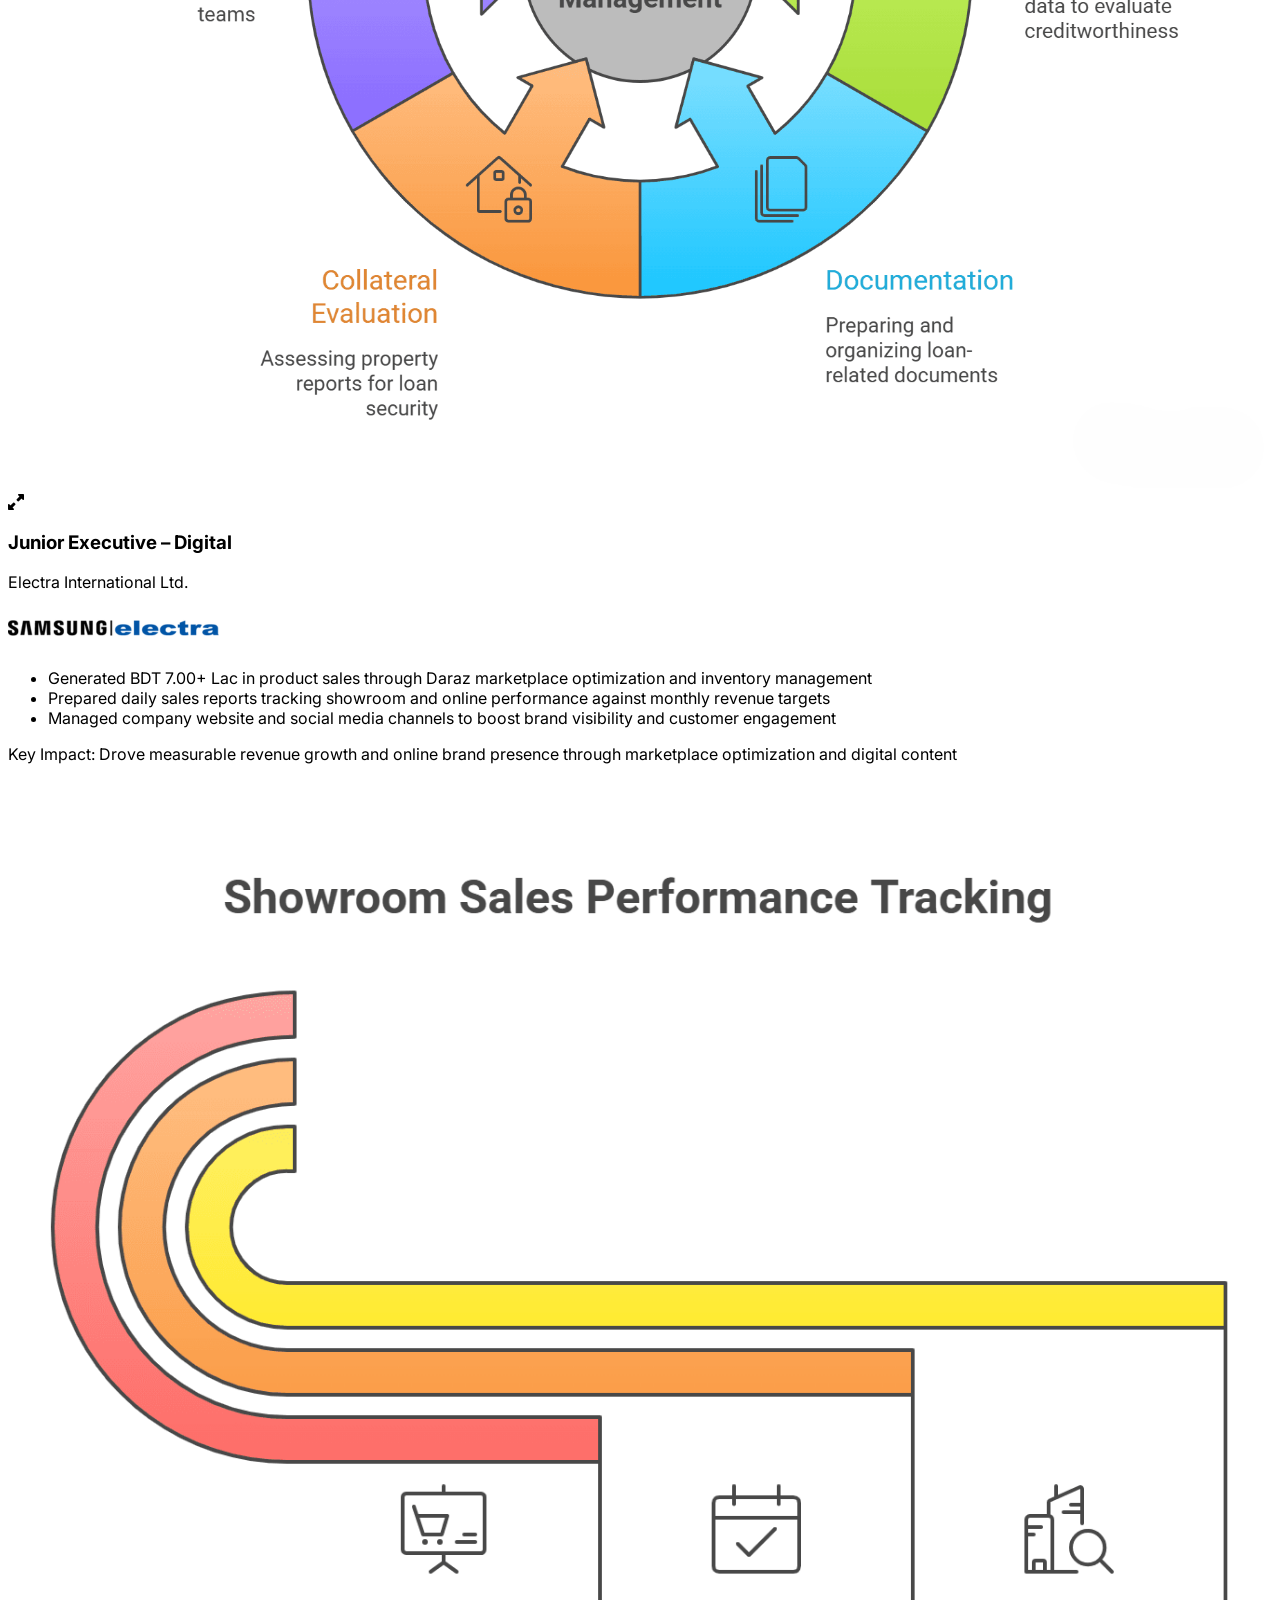
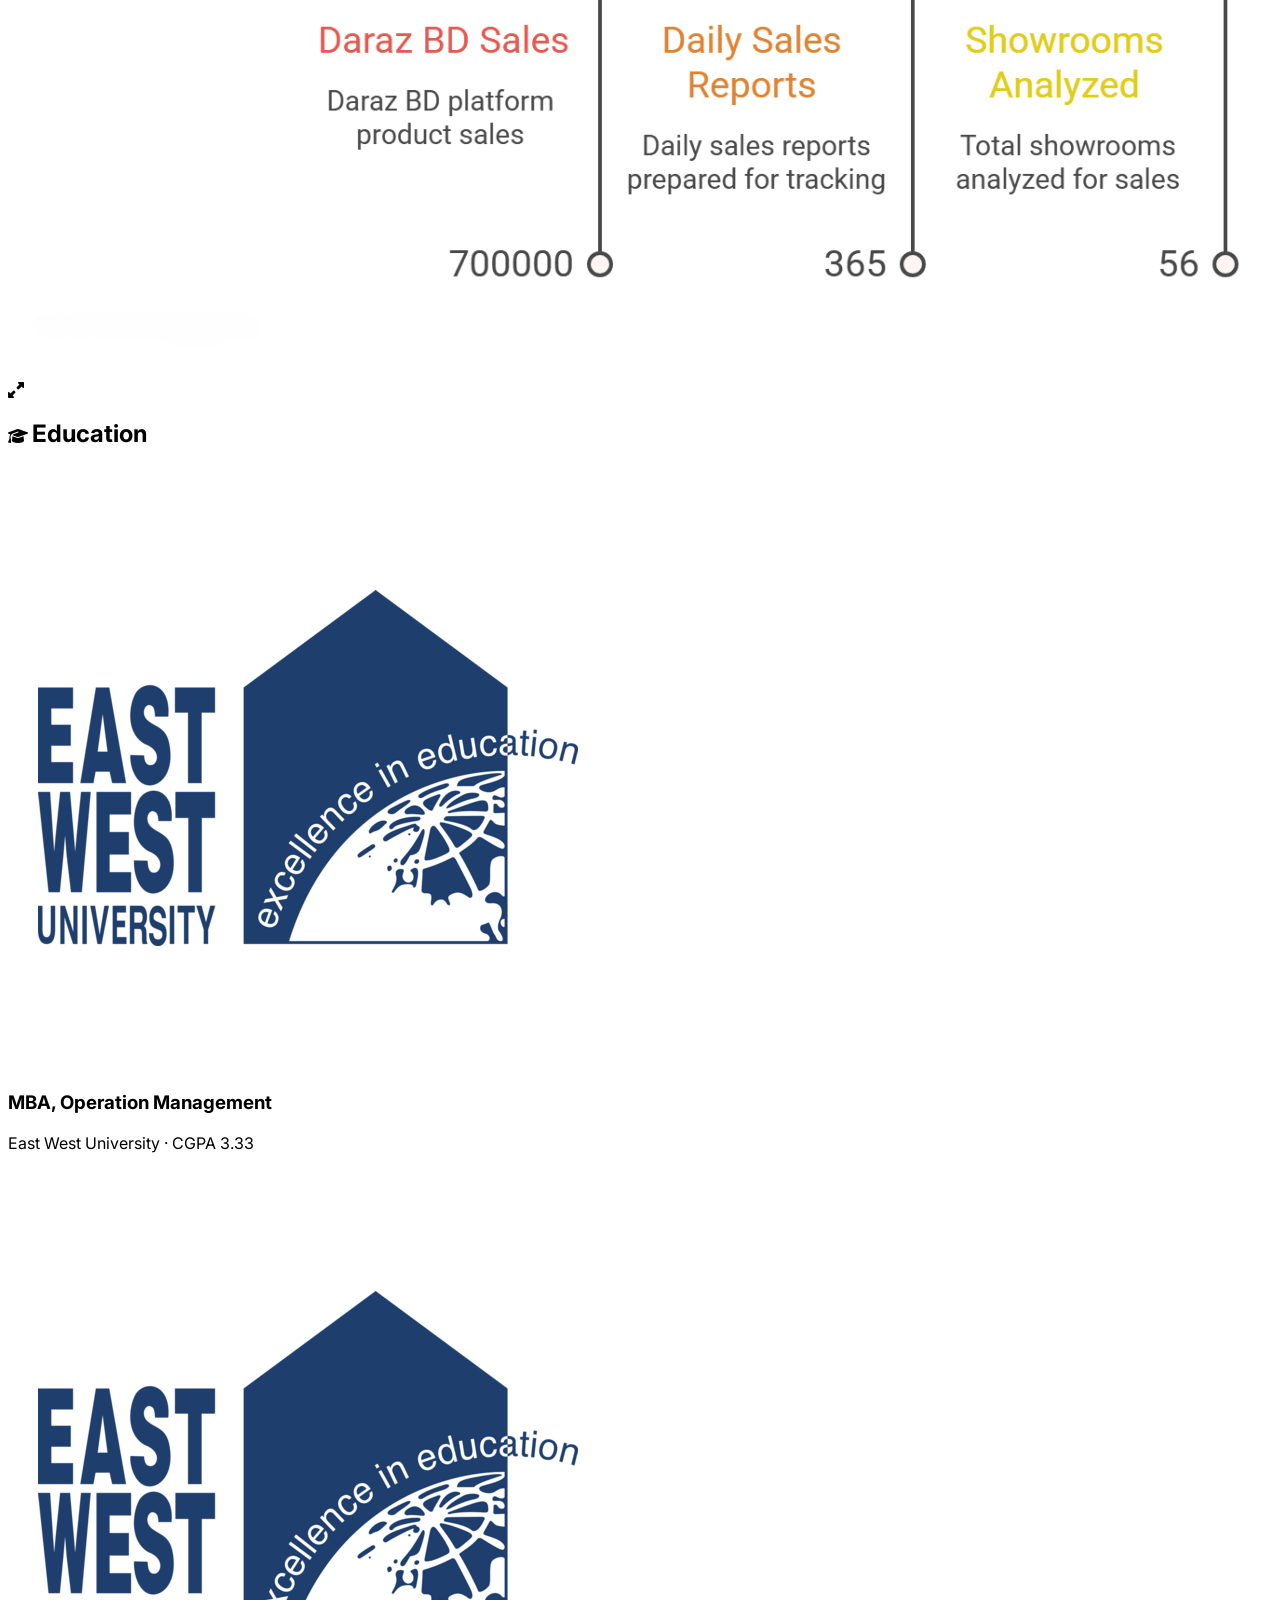
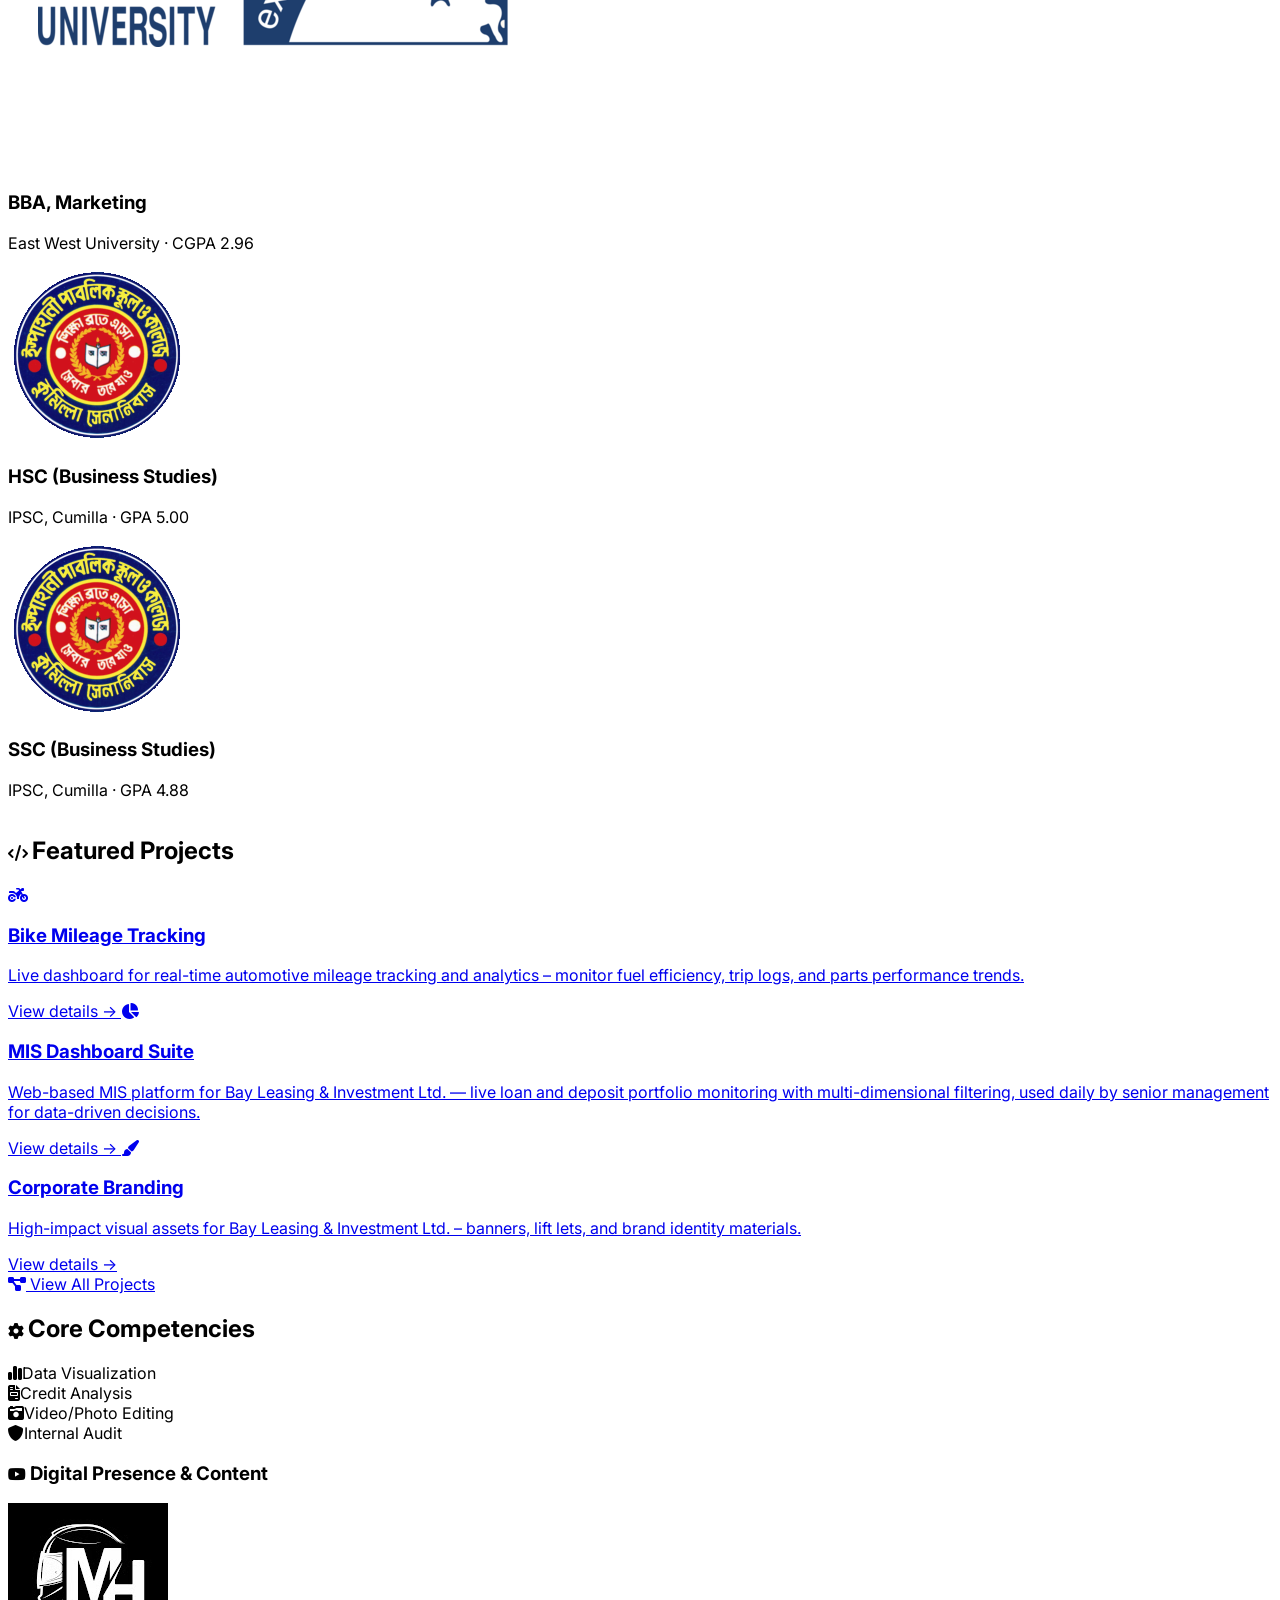
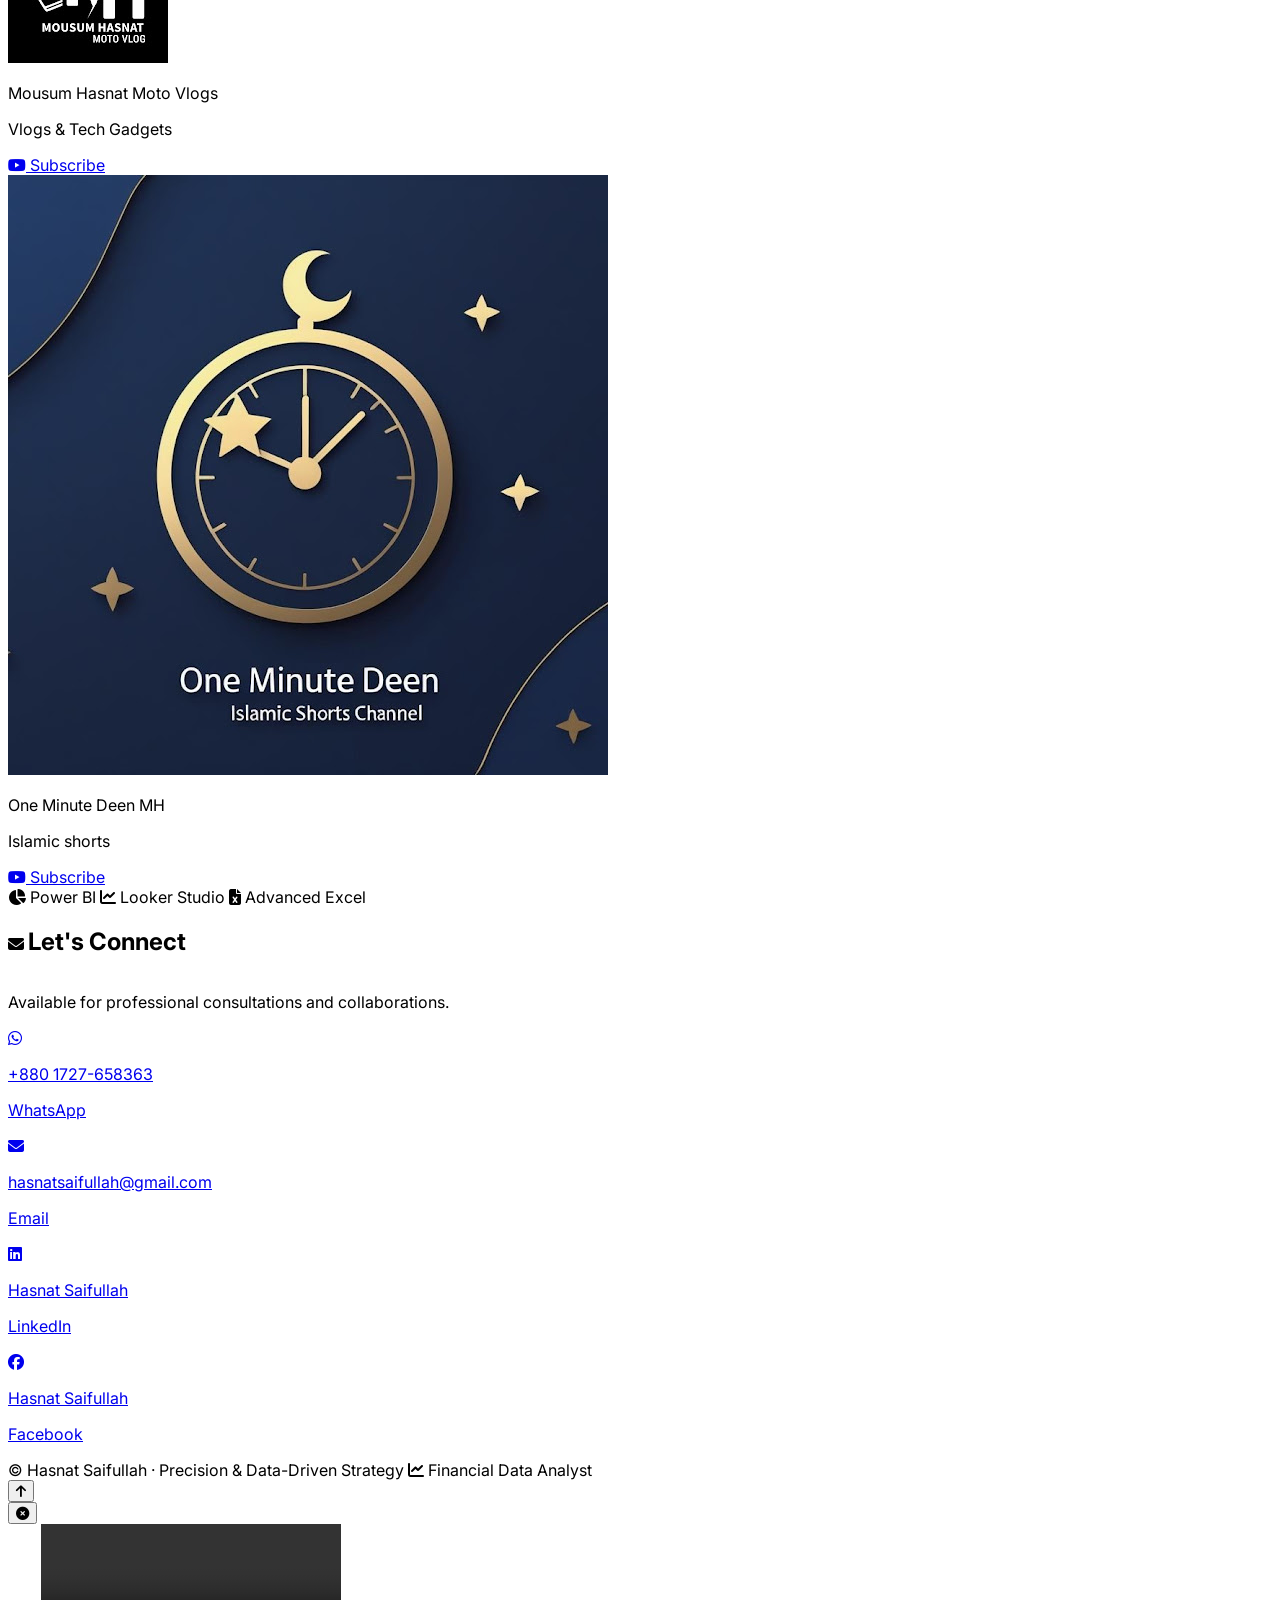
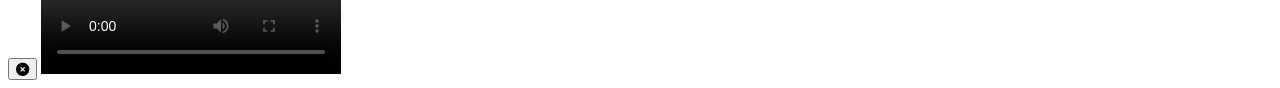
==== commit 82d51f86: "added governance certificate" ====
--- a/index.html
+++ b/index.html
@@ -241,7 +241,20 @@
     </div>
 
     <div class="grid md:grid-cols-2 gap-8 mb-12">
-      <a href="achievements.html#excel-power-tools" class="group p-7 bg-white rounded-2xl shadow-md hover:shadow-xl transition-all flex flex-col sm:flex-row gap-6 items-center sm:items-start border border-slate-100" data-aos="flip-up">
+      <a href="achievements.html#blfca-grc" class="group p-7 bg-white rounded-2xl shadow-md hover:shadow-xl transition-all flex flex-col sm:flex-row gap-6 items-center sm:items-start border border-slate-100" data-aos="flip-up">
+        <div class="w-20 h-20 bg-gradient-to-br from-emerald-100 to-teal-100 rounded-2xl flex items-center justify-center group-hover:scale-110 transition shrink-0">
+          <i class="fas fa-shield-alt text-4xl text-emerald-700"></i>
+        </div>
+        <div>
+          <h3 class="font-bold text-xl">Governance, Risk & Compliance for Finance Companies</h3>
+          <p class="text-slate-500">BLFCA</p>
+          <p class="text-sm text-blue-600 mt-2 flex items-center gap-1"><i class="far fa-calendar"></i> September 2026</p>
+          <p class="text-slate-600 text-xs mt-3 leading-relaxed hidden sm:block">Workshop on Bangladesh Bank circulars, Finance Company Act 2023, and corporate governance standards for NBFIs.</p>
+          <span class="text-xs text-blue-500 group-hover:underline">View Details →</span>
+        </div>
+      </a>
+
+      <a href="achievements.html#excel-power-tools" class="group p-7 bg-white rounded-2xl shadow-md hover:shadow-xl transition-all flex flex-col sm:flex-row gap-6 items-center sm:items-start border border-slate-100" data-aos="flip-up" data-aos-delay="100">
         <div class="w-20 h-20 bg-gradient-to-br from-sky-100 to-blue-100 rounded-2xl flex items-center justify-center group-hover:scale-110 transition shrink-0">
           <i class="fas fa-file-excel text-4xl text-sky-700"></i>
         </div>
@@ -254,7 +267,7 @@
         </div>
       </a>
 
-      <a href="achievements.html#power-bi-masterclass" class="group p-7 bg-white rounded-2xl shadow-md hover:shadow-xl transition-all flex flex-col sm:flex-row gap-6 items-center sm:items-start border border-slate-100" data-aos="flip-up" data-aos-delay="300">
+      <a href="achievements.html#power-bi-masterclass" class="group p-7 bg-white rounded-2xl shadow-md hover:shadow-xl transition-all flex flex-col sm:flex-row gap-6 items-center sm:items-start border border-slate-100" data-aos="flip-up" data-aos-delay="200">
         <div class="w-20 h-20 bg-gradient-to-br from-purple-100 to-indigo-100 rounded-2xl flex items-center justify-center group-hover:scale-110 transition shrink-0">
           <i class="fas fa-chart-bar text-4xl text-purple-700"></i>
         </div>
@@ -267,8 +280,8 @@
         </div>
       </a>
 
-      <a href="achievements.html#jaibb-1st" class="group p-7 bg-white rounded-2xl shadow-md hover:shadow-xl transition-all flex flex-col sm:flex-row gap-6 items-center sm:items-start border border-slate-100" data-aos="flip-up">
-        <div class="w-20 h-20 bg-gradient-to-br from-blue-100 to-indigo-100 rounded-2xl flex items-center justify-center group-hover:scale-110 transition">
+      <a href="achievements.html#jaibb-1st" class="group p-7 bg-white rounded-2xl shadow-md hover:shadow-xl transition-all flex flex-col sm:flex-row gap-6 items-center sm:items-start border border-slate-100" data-aos="flip-up" data-aos-delay="300">
+        <div class="w-20 h-20 bg-gradient-to-br from-blue-100 to-indigo-100 rounded-2xl flex items-center justify-center group-hover:scale-110 transition shrink-0">
           <i class="fas fa-certificate text-4xl text-blue-700"></i>
         </div>
         <div>
@@ -276,19 +289,6 @@
           <p class="text-slate-500">Institute of Bankers, Bangladesh</p>
           <p class="text-sm text-blue-600 mt-2 flex items-center gap-1"><i class="far fa-calendar"></i> October 2025</p>
           <p class="text-slate-600 text-xs mt-3 leading-relaxed hidden sm:block">Certified in core banking pillars including Monetary Systems, Governance, Financial Laws, and Organizational Management.</p>
-          <span class="inline-block mt-2 text-xs text-blue-500 group-hover:underline">View Certification Details →</span>
-        </div>
-      </a>
-
-      <a href="achievements.html#bibm" class="group p-7 bg-white rounded-2xl shadow-md hover:shadow-xl transition-all flex flex-col sm:flex-row gap-6 items-center sm:items-start border border-slate-100" data-aos="flip-up" data-aos-delay="100">
-        <div class="w-20 h-20 bg-gradient-to-br from-indigo-100 to-purple-100 rounded-2xl flex items-center justify-center group-hover:scale-110 transition">
-          <i class="fas fa-chart-line text-4xl text-indigo-700"></i>
-        </div>
-        <div>
-          <h3 class="font-bold text-xl">Project Appraisal & Credit Management</h3>
-          <p class="text-slate-500">BIBM</p>
-          <p class="text-sm text-blue-600 mt-2 flex items-center gap-1"><i class="far fa-calendar"></i> July 2025</p>
-          <p class="text-slate-600 text-xs mt-3 leading-relaxed hidden sm:block">Specialized in risk assessment, credit scoring models, and financial feasibility analysis for large-scale investment projects.</p>
           <span class="inline-block mt-2 text-xs text-blue-500 group-hover:underline">View Certification Details →</span>
         </div>
       </a>
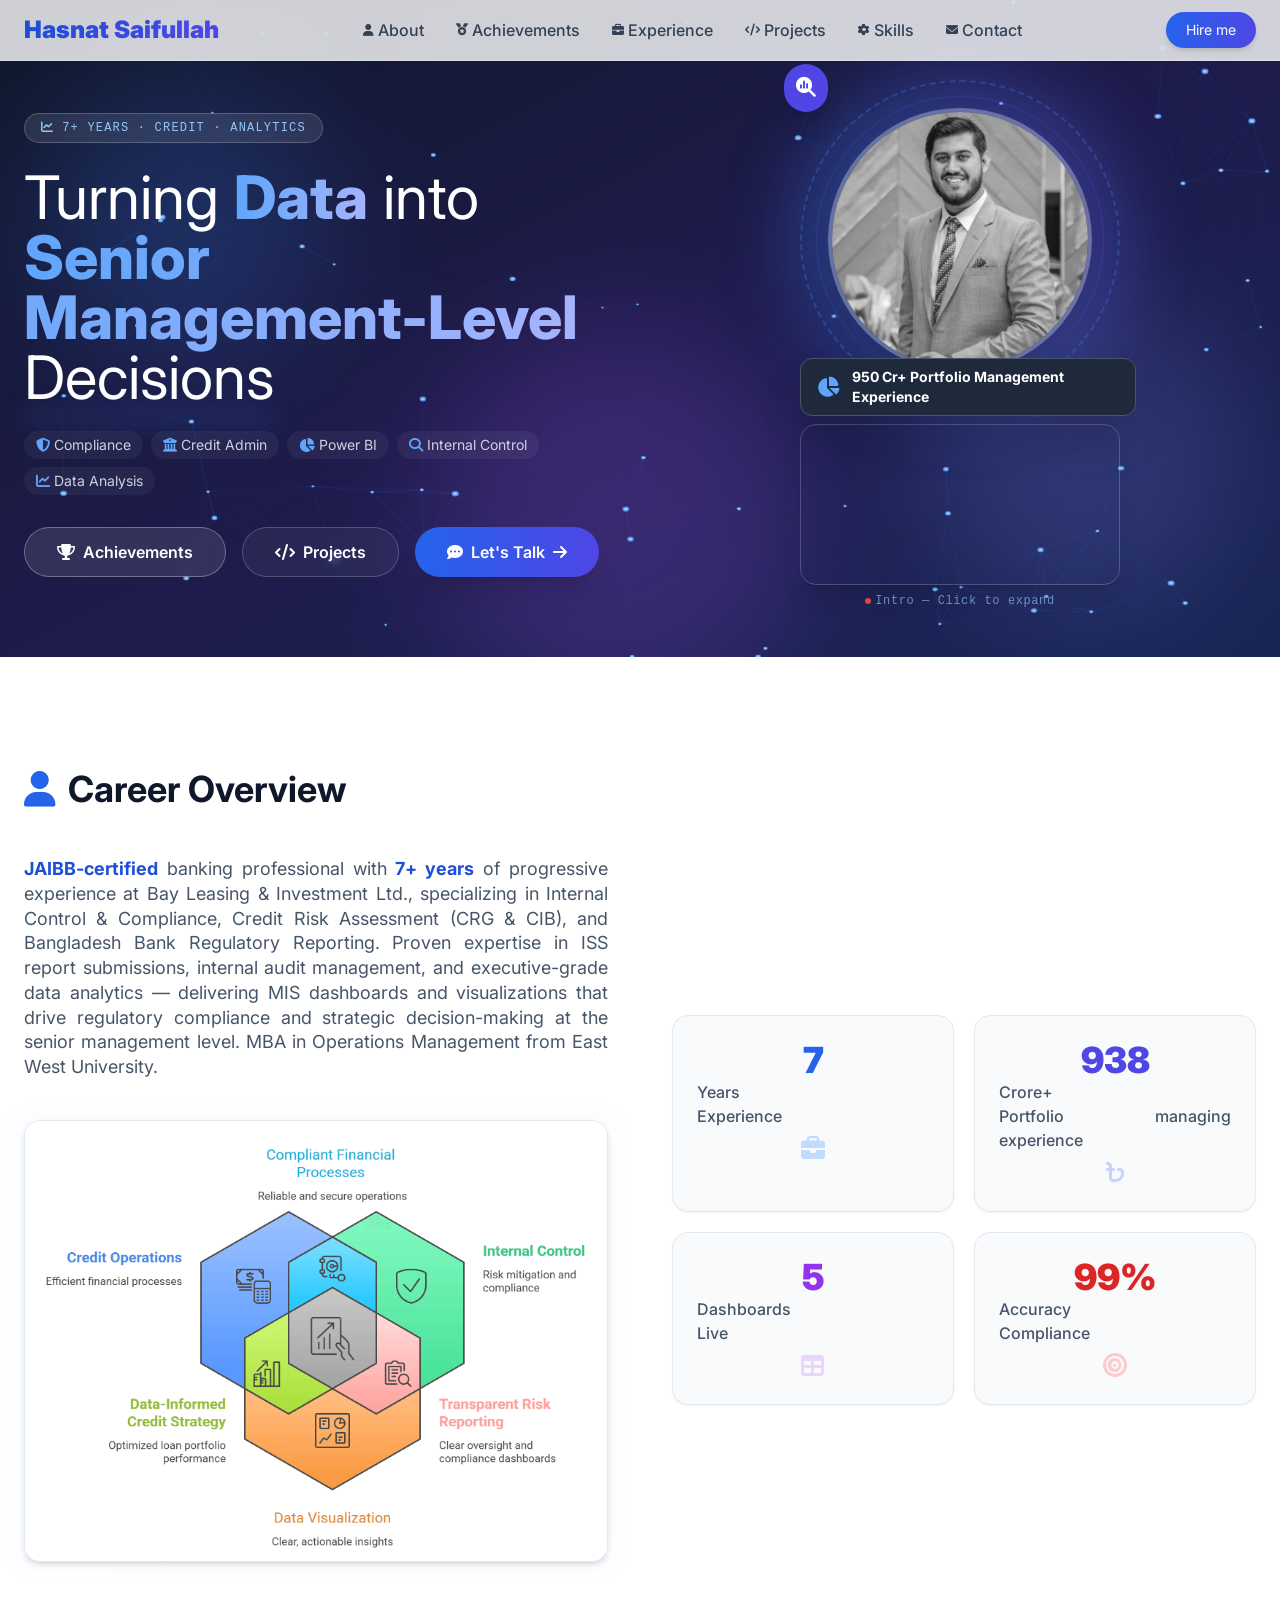
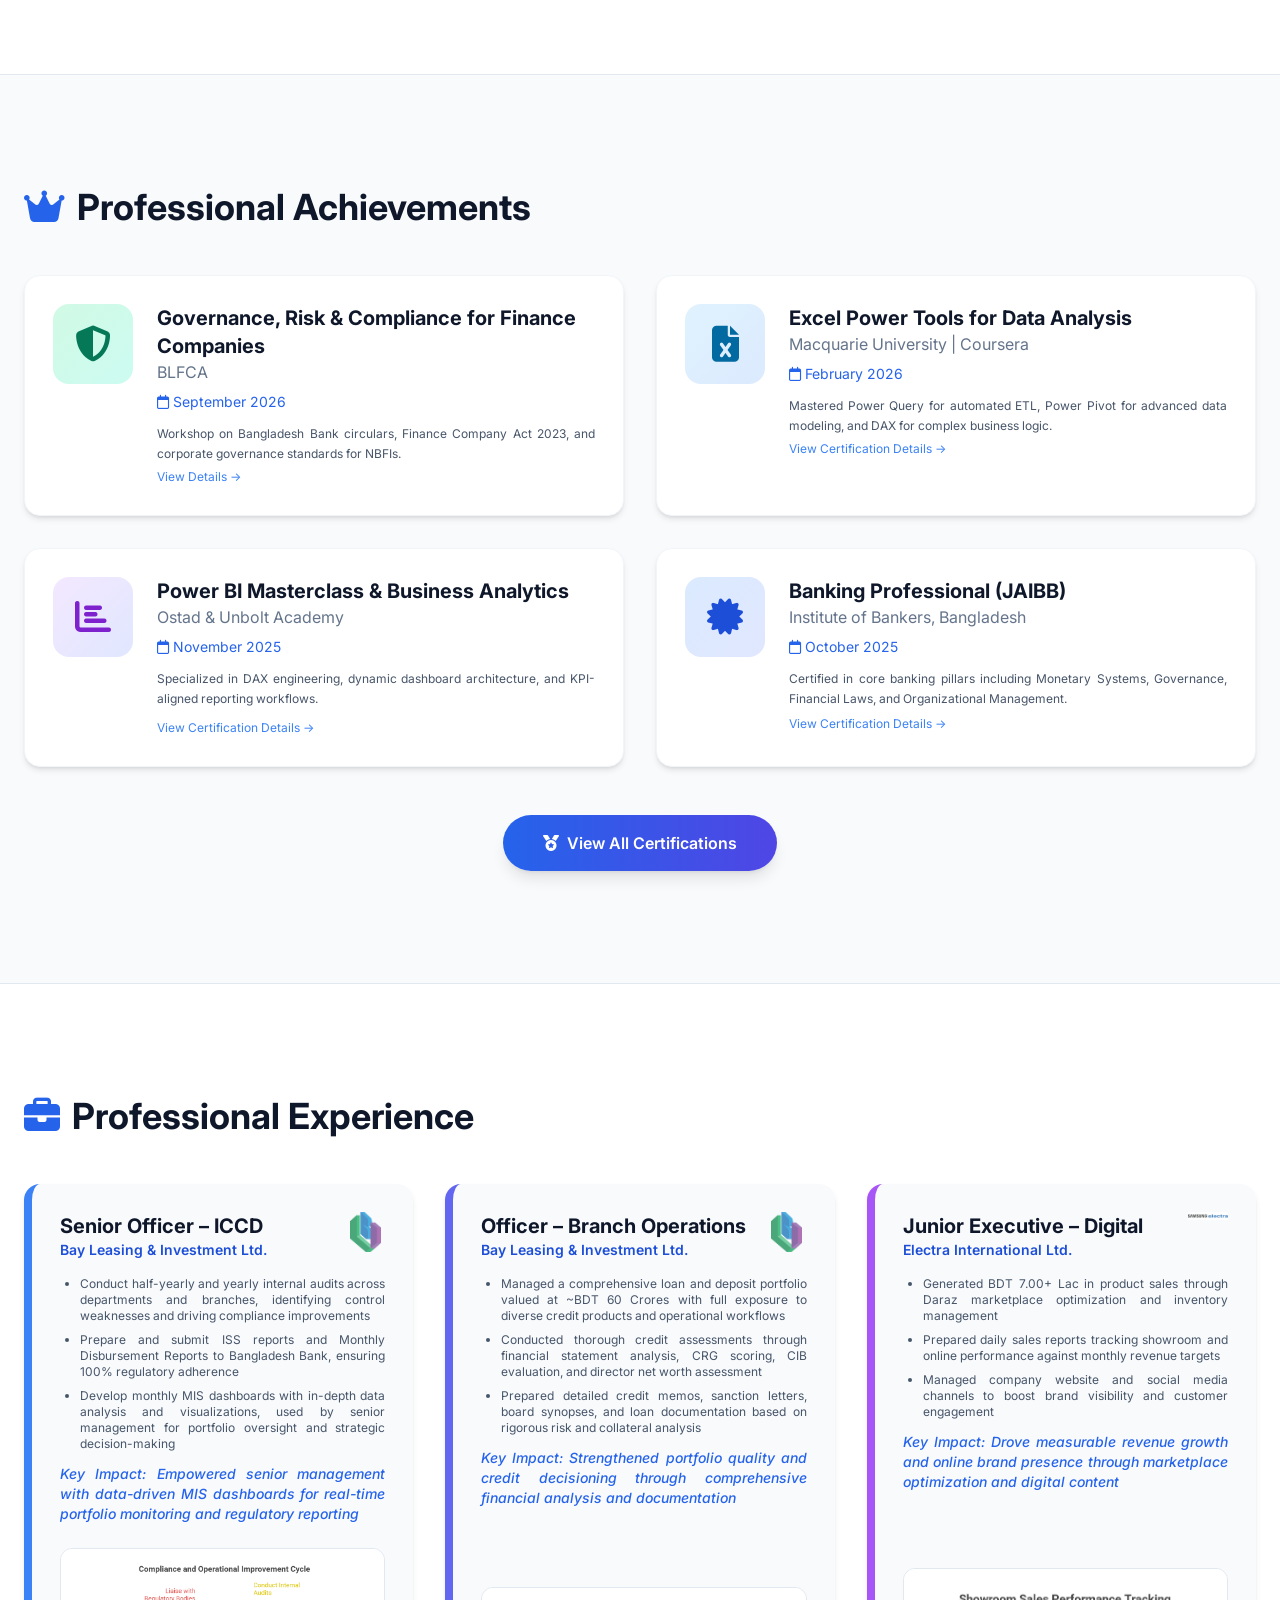
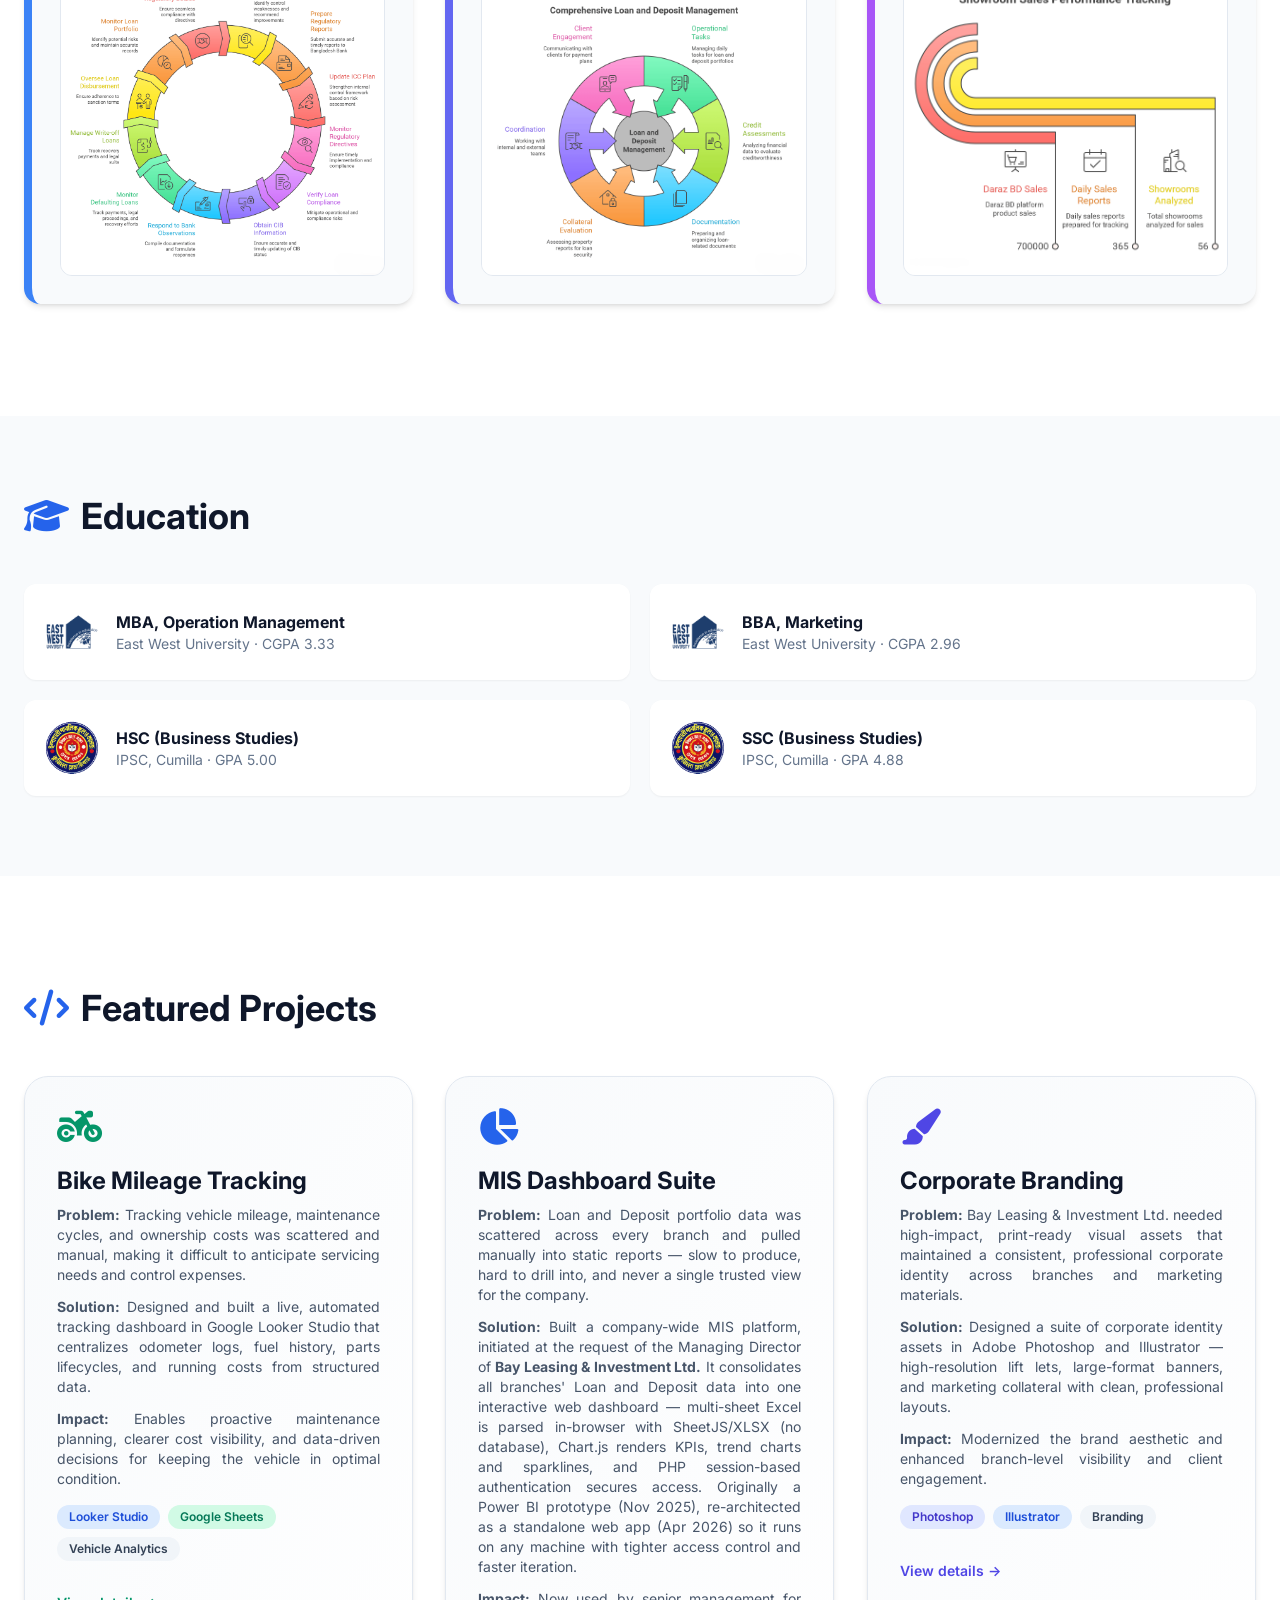
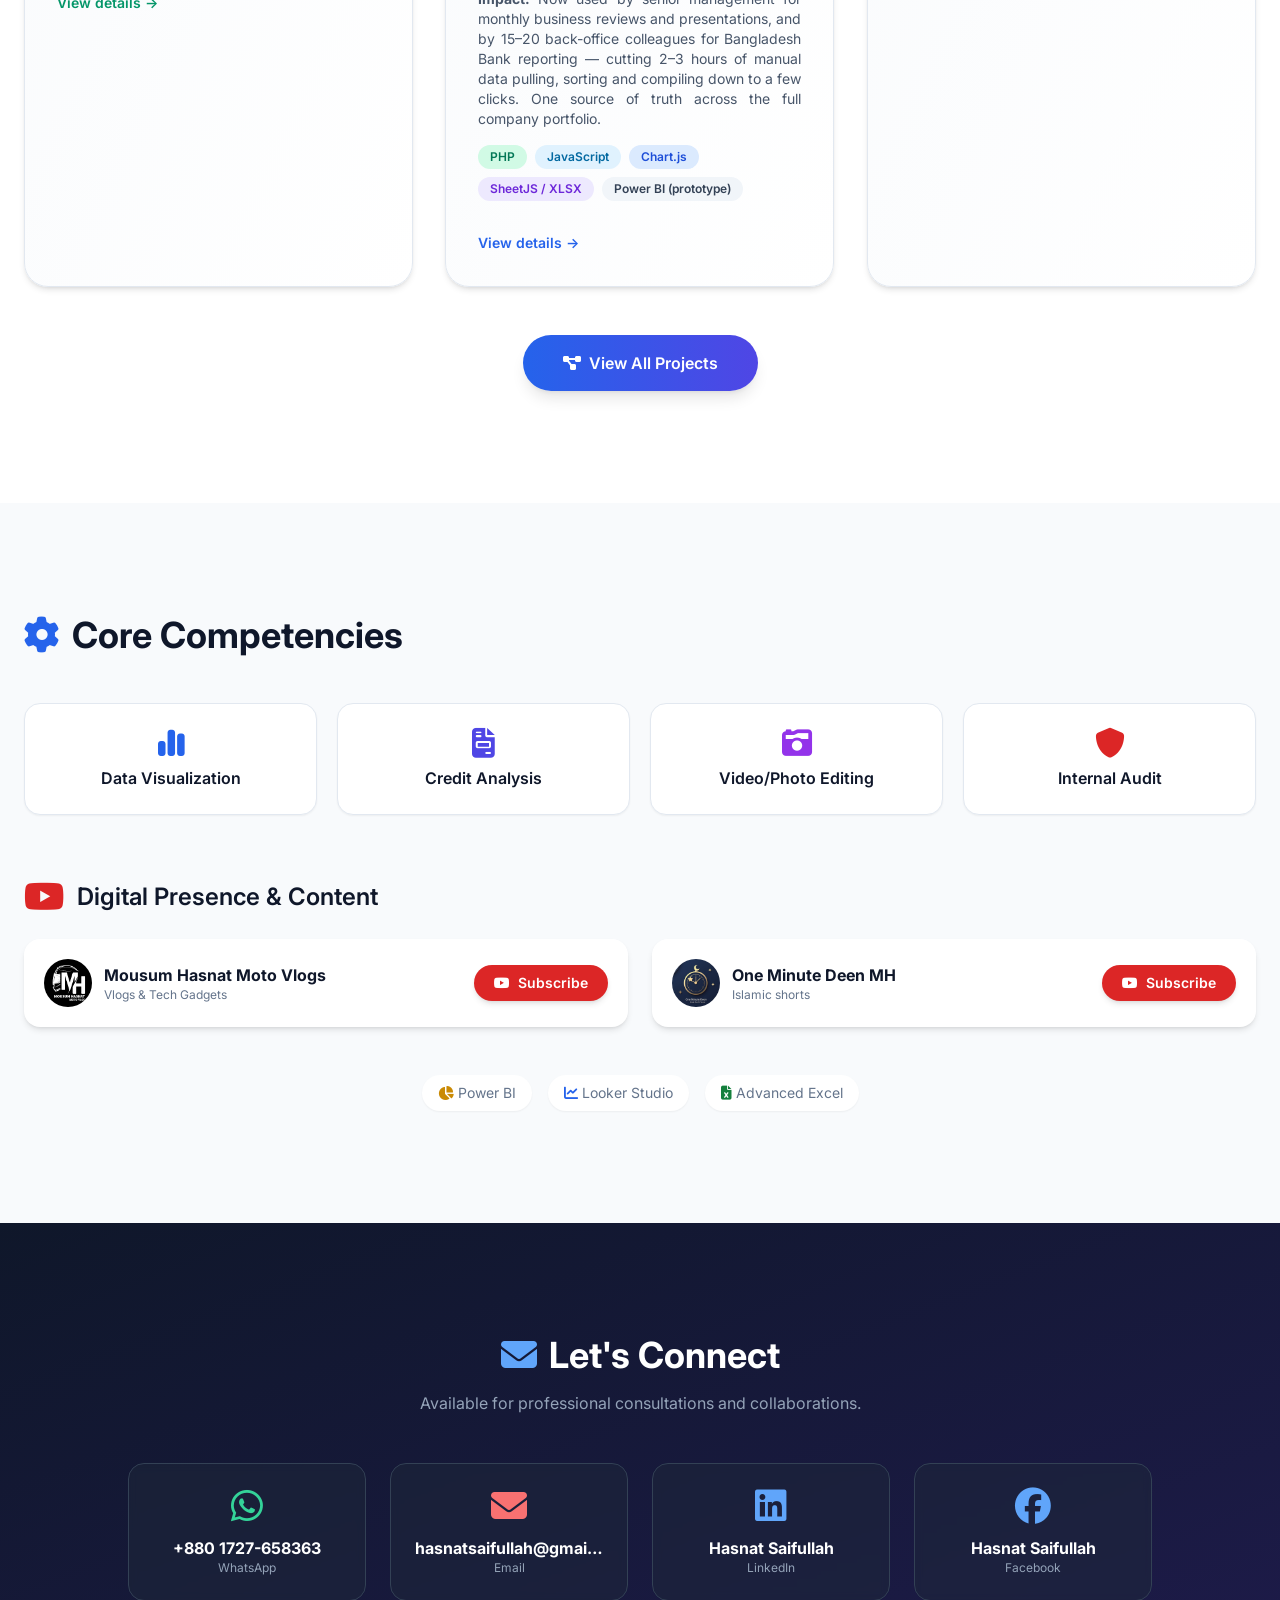
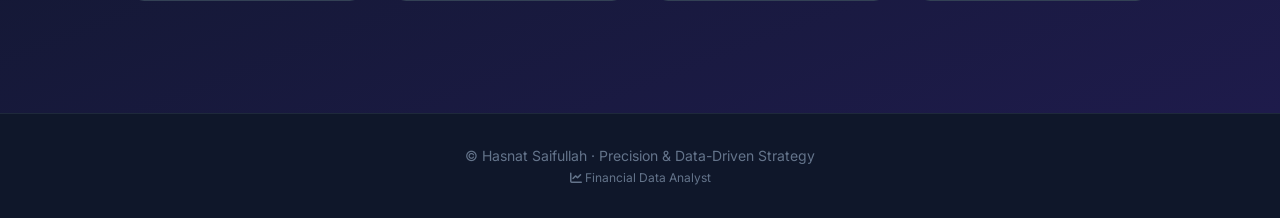
==== commit e890e6ac: "optimized production grade css tailwind and seo optimized" ====
--- a/index.html
+++ b/index.html
@@ -6,7 +6,6 @@
   <title>Hasnat Saifullah · Compliance & Credit Analytics</title>
 
   <!-- DNS prefetch for all CDN domains -->
-  <link rel="dns-prefetch" href="//cdn.tailwindcss.com">
   <link rel="dns-prefetch" href="//fonts.googleapis.com">
   <link rel="dns-prefetch" href="//fonts.gstatic.com">
   <link rel="dns-prefetch" href="//cdnjs.cloudflare.com">
@@ -19,15 +18,58 @@
   <link rel="icon" type="image/png" href="assets/images/Hasnat%20Saifullah%20Photo%20Favcon.jpg" />
 
   <!-- META -->
+  <!-- ⚠ SEO BASE URL: replace https://hasnat-saifullah.example with your real domain (find & replace) -->
   <meta name="description" content="Hasnat Saifullah – Credit Administration, Internal Control, Financial Analytics, Power BI, SEO & Data-Driven Decision Making. 7+ years in NBFIs & digital growth." />
+  <link rel="canonical" href="https://hasnat-saifullah.example/" />
+  <meta name="robots" content="index, follow, max-image-preview:large" />
   <meta property="og:title" content="Hasnat Saifullah · Compliance & Credit Analytics" />
   <meta property="og:description" content="7+ years in Credit Operations, Internal Control, and Data Visualization. Turning data into senior management decisions." />
-  <meta property="og:image" content="assets/images/profile.jpg" />
+  <meta property="og:url" content="https://hasnat-saifullah.example/" />
+  <meta property="og:image" content="https://hasnat-saifullah.example/assets/images/profile.jpg" />
   <meta property="og:type" content="website" />
+  <meta property="og:site_name" content="Hasnat Saifullah" />
+  <meta name="twitter:card" content="summary_large_image" />
+  <meta name="twitter:title" content="Hasnat Saifullah · Compliance & Credit Analytics" />
+  <meta name="twitter:description" content="7+ years in Credit Operations, Internal Control, and Data Visualization. Turning data into senior management decisions." />
+  <meta name="twitter:image" content="https://hasnat-saifullah.example/assets/images/profile.jpg" />
   <meta name="theme-color" content="#0f172a">
 
-  <!-- TAILWIND (blocking — required for CDN mode) -->
-  <script src="https://cdn.tailwindcss.com"></script>
+  <!-- Structured data: Person + WebSite -->
+  <script type="application/ld+json">
+  {
+    "@context": "https://schema.org",
+    "@graph": [
+      {
+        "@type": "Person",
+        "name": "Hasnat Saifullah",
+        "url": "https://hasnat-saifullah.example/",
+        "image": "https://hasnat-saifullah.example/assets/images/profile.jpg",
+        "jobTitle": "Senior Officer – Internal Control & Compliance / Financial Data Analyst",
+        "worksFor": { "@type": "Organization", "name": "Bay Leasing & Investment Ltd." },
+        "sameAs": [
+          "https://www.linkedin.com/in/hasnatsaifullah/",
+          "https://www.facebook.com/hasnat.saifullah6.1/"
+        ],
+        "knowsAbout": [
+          "Credit Administration",
+          "Internal Control & Compliance",
+          "Regulatory Reporting",
+          "Power BI",
+          "Financial Analytics",
+          "MIS Dashboard Development"
+        ]
+      },
+      {
+        "@type": "WebSite",
+        "name": "Hasnat Saifullah",
+        "url": "https://hasnat-saifullah.example/"
+      }
+    ]
+  }
+  </script>
+
+  <!-- TAILWIND (blocking — production build) -->
+  <link rel="stylesheet" href="assets/css/tailwind.css">
 
   <!-- Fonts — non-blocking -->
   <link rel="preconnect" href="https://fonts.googleapis.com">
@@ -55,7 +97,7 @@
 <body class="bg-slate-50 text-slate-900 antialiased">
 
 <!-- ===== ANIMATED BACKGROUND ===== -->
-<div class="animated-bg">
+<div class="animated-bg" aria-hidden="true">
   <div class="bg-shape bg-shape-1"></div>
   <div class="bg-shape bg-shape-2"></div>
   <div class="bg-shape bg-shape-3"></div>
@@ -83,7 +125,7 @@
 
     <div class="flex items-center gap-4">
       <a href="#contact" class="hidden md:inline-block px-5 py-2 bg-gradient-to-r from-blue-600 to-indigo-600 text-white text-sm rounded-full shadow-md hover:shadow-xl transition-all">Hire me</a>
-      <button id="menu-btn" class="md:hidden text-2xl text-blue-700 focus:outline-none relative z-50">
+      <button id="menu-btn" class="md:hidden text-2xl text-blue-700 relative z-50 rounded-md" aria-label="Open navigation menu" aria-expanded="false" aria-controls="mobile-menu">
         <i class="fas fa-bars"></i>
       </button>
     </div>
@@ -102,7 +144,7 @@
 
 <!-- ===== HERO SECTION ===== -->
 <section class="relative pt-20 pb-12 px-6 overflow-hidden bg-gradient-to-br from-slate-900 via-indigo-950 to-blue-950 text-white">
-  <canvas id="data-mesh" class="absolute inset-0 w-full h-full pointer-events-none" style="z-index:1;"></canvas>
+  <canvas id="data-mesh" class="absolute inset-0 w-full h-full pointer-events-none" style="z-index:1;" aria-hidden="true"></canvas>
 
   <div class="absolute inset-0 opacity-20 pointer-events-none">
     <div class="absolute top-20 left-10 w-72 h-72 bg-blue-500 rounded-full mix-blend-multiply filter blur-3xl animate-pulse"></div>
@@ -151,7 +193,7 @@
         <div class="absolute inset-0 border-2 border-dashed border-blue-500/30 rounded-full animate-[spin_20s_linear_infinite]"></div>
         <div class="absolute inset-4 border border-indigo-500/20 rounded-full"></div>
         <div class="absolute inset-8 rounded-full overflow-hidden shadow-2xl ring-4 ring-white/30">
-          <img src="assets/images/profile.jpg" class="w-full h-full object-cover grayscale hover:grayscale-0 transition duration-700" alt="Hasnat Saifullah" loading="eager" decoding="async" onerror="this.src='https://via.placeholder.com/400?text=Hasnat'"/>
+          <img src="assets/images/profile.jpg" class="w-full h-full object-cover grayscale hover:grayscale-0 transition duration-700" alt="Portrait of Hasnat Saifullah" loading="eager" decoding="async" onerror="this.src='https://via.placeholder.com/400?text=Hasnat'"/>
         </div>
         <div class="absolute -bottom-4 -right-4 bg-slate-800 backdrop-blur-md border border-slate-600 rounded-xl px-4 py-2 shadow-2xl flex gap-3 items-center z-10">
           <i class="fas fa-chart-pie text-blue-400 text-xl"></i>
@@ -163,7 +205,7 @@
       </div>
 
       <div class="w-80 mx-auto">
-        <div class="relative rounded-2xl overflow-hidden border border-white/20 shadow-xl group cursor-pointer" onclick="openVideoModal()">
+        <div class="relative rounded-2xl overflow-hidden border border-white/20 shadow-xl group cursor-pointer" role="button" tabindex="0" aria-label="Play introduction video" onclick="openVideoModal()">
           <video autoplay muted loop playsinline class="w-full h-auto">
             <source src="assets/videos/hasnat_intro_for_website.mp4" type="video/mp4">
           </video>
@@ -197,32 +239,32 @@
         <div class="mt-10 relative group">
           <div class="absolute -inset-1 bg-gradient-to-r from-blue-100 to-indigo-100 rounded-2xl blur opacity-25 group-hover:opacity-50 transition duration-1000 group-hover:duration-200"></div>
           <div class="relative bg-white border border-slate-200 rounded-2xl overflow-hidden shadow-md hover:shadow-xl transition-all duration-300">
-            <img src="assets/images/career overview napkinai.png" alt="Career Expertise Summary"
+            <img src="assets/images/career overview napkinai.png" alt="Infographic summarizing Hasnat Saifullah's career expertise and core competencies"
                  class="w-full h-auto object-cover transform group-hover:scale-[1.02] transition-transform duration-500"
                  loading="lazy" decoding="async">
           </div>
         </div>
       </div>
 
-      <div class="grid grid-cols-2 gap-5" data-aos="zoom-in">
+      <div id="stats" class="grid grid-cols-2 gap-5" data-aos="zoom-in">
         <div class="p-6 bg-slate-50 rounded-2xl shadow-sm border border-slate-200 text-center hover:scale-105 transition-transform">
-          <h3 class="text-4xl font-black text-blue-600 counter" data-target="7">0</h3>
+          <h3 class="text-4xl font-black text-blue-600 counter" data-target="7">7</h3>
           <p class="font-medium text-slate-600">Years <br>Experience</p>
           <i class="fas fa-briefcase text-blue-200 text-2xl mt-2"></i>
         </div>
         <div class="p-6 bg-slate-50 rounded-2xl shadow-sm border border-slate-200 text-center hover:scale-105 transition-transform">
-          <h3 class="text-4xl font-black text-indigo-600 counter" data-target="950">0</h3>
+          <h3 class="text-4xl font-black text-indigo-600 counter" data-target="950">950</h3>
           <p class="font-medium text-slate-600">Crore+ <br>Portfolio managing experience</p>
           <i class="fas fa-bangladeshi-taka-sign text-indigo-200 text-2xl mt-2"></i>
         </div>
         <div class="p-6 bg-slate-50 rounded-2xl shadow-sm border border-slate-200 text-center hover:scale-105 transition-transform">
-          <h3 class="text-4xl font-black text-purple-600 counter" data-target="5">0</h3>
+          <h3 class="text-4xl font-black text-purple-600 counter" data-target="5">5</h3>
           <p class="font-medium text-slate-600">Dashboards <br>Live</p>
           <i class="fas fa-table text-purple-200 text-2xl mt-2"></i>
         </div>
         <div class="p-6 bg-slate-50 rounded-2xl shadow-sm border border-slate-200 text-center hover:scale-105 transition-transform">
           <h3 class="text-4xl font-black text-red-600 inline-flex items-baseline">
-            <span class="counter" data-target="95">0</span>%
+            <span class="counter" data-target="100">100</span>%
           </h3>
           <p class="font-medium text-slate-600">Accuracy <br>Compliance</p>
           <i class="fas fa-bullseye text-red-200 text-2xl mt-2"></i>
@@ -317,7 +359,7 @@
               <h3 class="text-xl font-bold">Senior Officer – ICCD</h3>
               <p class="text-blue-700 font-semibold text-sm">Bay Leasing & Investment Ltd.</p>
             </div>
-            <img src="assets/images/blil%20logo.png" class="w-10 h-10 object-contain opacity-70" loading="lazy" decoding="async" onerror="this.src='https://via.placeholder.com/40'">
+            <img src="assets/images/blil%20logo.png" alt="Bay Leasing &amp; Investment Ltd. logo" class="w-10 h-10 object-contain opacity-70" loading="lazy" decoding="async" onerror="this.src='https://via.placeholder.com/40'">
           </div>
           <ul class="list-disc ml-5 mt-4 text-slate-600 space-y-2 text-xs text-justify">
             <li>Conduct half-yearly and yearly internal audits across departments and branches, identifying control weaknesses and driving compliance improvements</li>
@@ -326,8 +368,8 @@
           </ul>
           <p class="mt-3 text-sm text-blue-600 font-medium italic text-justify">Key Impact: Empowered senior management with data-driven MIS dashboards for real-time portfolio monitoring and regulatory reporting</p>
         </div>
-        <div class="mt-6 relative group overflow-hidden rounded-xl border border-slate-200 cursor-pointer" onclick="openImageModal(this.querySelector('img').src)">
-          <img src="assets/images/Senior Officer – Internal Control and Compliance Department.png" alt="Senior Officer Proof" class="w-full h-auto transform group-hover:scale-110 transition-transform duration-500" loading="lazy" decoding="async">
+        <div class="mt-6 relative group overflow-hidden rounded-xl border border-slate-200 cursor-pointer" role="button" tabindex="0" aria-label="View enlarged proof of appointment as Senior Officer, Internal Control &amp; Compliance Department" onclick="openImageModal(this.querySelector('img').src, this.querySelector('img').alt)">
+          <img src="assets/images/Senior Officer – Internal Control and Compliance Department.png" alt="Appointment letter and role proof for Senior Officer, Internal Control &amp; Compliance Department" class="w-full h-auto transform group-hover:scale-110 transition-transform duration-500" loading="lazy" decoding="async">
           <div class="absolute inset-0 bg-black/40 flex items-center justify-center opacity-0 group-hover:opacity-100 transition-opacity duration-300">
             <div class="bg-white/90 p-3 rounded-full text-blue-600 shadow-lg transform translate-y-4 group-hover:translate-y-0 transition-all">
               <i class="fas fa-expand-alt text-xl"></i>
@@ -343,7 +385,7 @@
               <h3 class="text-xl font-bold">Officer – Branch Operations</h3>
               <p class="text-blue-700 font-semibold text-sm">Bay Leasing & Investment Ltd.</p>
             </div>
-            <img src="assets/images/blil%20logo.png" class="w-10 h-10 object-contain opacity-70" onerror="this.src='https://via.placeholder.com/40'">
+            <img src="assets/images/blil%20logo.png" alt="Bay Leasing &amp; Investment Ltd. logo" class="w-10 h-10 object-contain opacity-70" onerror="this.src='https://via.placeholder.com/40'">
           </div>
           <ul class="list-disc ml-5 mt-4 text-slate-600 space-y-2 text-xs text-justify">
             <li>Managed a comprehensive loan and deposit portfolio valued at ~BDT 60 Crores with full exposure to diverse credit products and operational workflows</li>
@@ -352,8 +394,8 @@
           </ul>
           <p class="mt-3 text-sm text-blue-600 font-medium italic text-justify">Key Impact: Strengthened portfolio quality and credit decisioning through comprehensive financial analysis and documentation</p>
         </div>
-        <div class="mt-6 relative group overflow-hidden rounded-xl border border-slate-200 cursor-pointer" onclick="openImageModal(this.querySelector('img').src)">
-          <img src="assets/images/Officer – Branch Operations.png" alt="Officer Proof" class="w-full h-auto transform group-hover:scale-110 transition-transform duration-500" loading="lazy" decoding="async">
+        <div class="mt-6 relative group overflow-hidden rounded-xl border border-slate-200 cursor-pointer" role="button" tabindex="0" aria-label="View enlarged proof of appointment as Officer, Branch Operations" onclick="openImageModal(this.querySelector('img').src, this.querySelector('img').alt)">
+          <img src="assets/images/Officer – Branch Operations.png" alt="Appointment letter and role proof for Officer, Branch Operations" class="w-full h-auto transform group-hover:scale-110 transition-transform duration-500" loading="lazy" decoding="async">
           <div class="absolute inset-0 bg-black/40 flex items-center justify-center opacity-0 group-hover:opacity-100 transition-opacity duration-300">
             <div class="bg-white/90 p-3 rounded-full text-indigo-600 shadow-lg transform translate-y-4 group-hover:translate-y-0 transition-all">
               <i class="fas fa-expand-alt text-xl"></i>
@@ -369,7 +411,7 @@
               <h3 class="text-xl font-bold">Junior Executive – Digital</h3>
               <p class="text-blue-700 font-semibold text-sm">Electra International Ltd.</p>
             </div>
-            <img src="assets/images/electralogo.png" class="w-10 h-auto object-contain opacity-70" onerror="this.src='https://via.placeholder.com/40'">
+            <img src="assets/images/electralogo.png" alt="Electra International Ltd. logo" class="w-10 h-auto object-contain opacity-70" onerror="this.src='https://via.placeholder.com/40'">
           </div>
           <ul class="list-disc ml-5 mt-4 text-slate-600 space-y-2 text-xs text-justify">
             <li>Generated BDT 7.00+ Lac in product sales through Daraz marketplace optimization and inventory management</li>
@@ -378,8 +420,8 @@
           </ul>
           <p class="mt-3 text-sm text-blue-600 font-medium italic text-justify">Key Impact: Drove measurable revenue growth and online brand presence through marketplace optimization and digital content</p>
         </div>
-        <div class="mt-6 relative group overflow-hidden rounded-xl border border-slate-200 cursor-pointer" onclick="openImageModal(this.querySelector('img').src)">
-          <img src="assets/images/Junior Executive – Retail Sales & Digital Marketing  .png" alt="Junior Executive Proof" class="w-full h-auto transform group-hover:scale-110 transition-transform duration-500" loading="lazy" decoding="async">
+        <div class="mt-6 relative group overflow-hidden rounded-xl border border-slate-200 cursor-pointer" role="button" tabindex="0" aria-label="View enlarged proof of appointment as Junior Executive, Digital" onclick="openImageModal(this.querySelector('img').src, this.querySelector('img').alt)">
+          <img src="assets/images/Junior Executive – Retail Sales & Digital Marketing  .png" alt="Appointment letter and role proof for Junior Executive, Retail Sales &amp; Digital Marketing" class="w-full h-auto transform group-hover:scale-110 transition-transform duration-500" loading="lazy" decoding="async">
           <div class="absolute inset-0 bg-black/40 flex items-center justify-center opacity-0 group-hover:opacity-100 transition-opacity duration-300">
             <div class="bg-white/90 p-3 rounded-full text-purple-600 shadow-lg transform translate-y-4 group-hover:translate-y-0 transition-all">
               <i class="fas fa-expand-alt text-xl"></i>
@@ -401,19 +443,19 @@
     </div>
     <div class="grid grid-cols-1 md:grid-cols-2 gap-5">
       <div class="flex bg-white p-5 rounded-xl shadow-sm gap-4 items-center hover:shadow-md" data-aos="fade-right">
-        <img src="assets/images/ewulogo.png" class="w-14 h-14 object-contain" loading="lazy" decoding="async" onerror="this.src='https://via.placeholder.com/56?text=EWU'">
+        <img src="assets/images/ewulogo.png" alt="East West University logo" class="w-14 h-14 object-contain" loading="lazy" decoding="async" onerror="this.src='https://via.placeholder.com/56?text=EWU'">
         <div><h3 class="font-bold">MBA, Operation Management</h3><p class="text-sm text-slate-500">East West University · CGPA 3.33</p></div>
       </div>
       <div class="flex bg-white p-5 rounded-xl shadow-sm gap-4 items-center hover:shadow-md" data-aos="fade-right" data-aos-delay="50">
-        <img src="assets/images/ewulogo.png" class="w-14 h-14 object-contain" loading="lazy" decoding="async" onerror="this.src='https://via.placeholder.com/56?text=EWU'">
+        <img src="assets/images/ewulogo.png" alt="East West University logo" class="w-14 h-14 object-contain" loading="lazy" decoding="async" onerror="this.src='https://via.placeholder.com/56?text=EWU'">
         <div><h3 class="font-bold">BBA, Marketing</h3><p class="text-sm text-slate-500">East West University · CGPA 2.96</p></div>
       </div>
       <div class="flex bg-white p-5 rounded-xl shadow-sm gap-4 items-center hover:shadow-md" data-aos="fade-right" data-aos-delay="100">
-        <img src="assets/images/ipsc-logo.png" class="w-14 h-14 object-contain" loading="lazy" decoding="async" onerror="this.src='https://via.placeholder.com/56?text=IPSC'">
+        <img src="assets/images/ipsc-logo.png" alt="IPSC, Cumilla logo" class="w-14 h-14 object-contain" loading="lazy" decoding="async" onerror="this.src='https://via.placeholder.com/56?text=IPSC'">
         <div><h3 class="font-bold">HSC (Business Studies)</h3><p class="text-sm text-slate-500">IPSC, Cumilla · GPA 5.00</p></div>
       </div>
       <div class="flex bg-white p-5 rounded-xl shadow-sm gap-4 items-center hover:shadow-md" data-aos="fade-right" data-aos-delay="150">
-        <img src="assets/images/ipsc-logo.png" class="w-14 h-14 object-contain" loading="lazy" decoding="async" onerror="this.src='https://via.placeholder.com/56?text=IPSC'">
+        <img src="assets/images/ipsc-logo.png" alt="IPSC, Cumilla logo" class="w-14 h-14 object-contain" loading="lazy" decoding="async" onerror="this.src='https://via.placeholder.com/56?text=IPSC'">
         <div><h3 class="font-bold">SSC (Business Studies)</h3><p class="text-sm text-slate-500">IPSC, Cumilla · GPA 4.88</p></div>
       </div>
     </div>
@@ -431,19 +473,42 @@
       <a href="projects.html#bike-mileage" class="group bg-gradient-to-br from-slate-50 to-white p-8 rounded-3xl shadow-md hover:shadow-2xl transition-all border border-slate-200 hover:-translate-y-2" data-aos="flip-left" data-aos-delay="100">
         <i class="fas fa-motorcycle text-4xl text-emerald-600 mb-5 group-hover:scale-110 transition"></i>
         <h3 class="text-2xl font-bold mb-2">Bike Mileage Tracking</h3>
-        <p class="text-slate-600">Live dashboard for real-time automotive mileage tracking and analytics – monitor fuel efficiency, trip logs, and parts performance trends.</p>
+        <p class="text-slate-600 text-sm mb-3"><strong>Problem:</strong> Tracking vehicle mileage, maintenance cycles, and ownership costs was scattered and manual, making it difficult to anticipate servicing needs and control expenses.</p>
+        <p class="text-slate-600 text-sm mb-3"><strong>Solution:</strong> Designed and built a live, automated tracking dashboard in Google Looker Studio that centralizes odometer logs, fuel history, parts lifecycles, and running costs from structured data.</p>
+        <p class="text-slate-600 text-sm mb-4"><strong>Impact:</strong> Enables proactive maintenance planning, clearer cost visibility, and data-driven decisions for keeping the vehicle in optimal condition.</p>
+        <div class="flex flex-wrap gap-2 mb-4">
+          <span class="px-3 py-1 bg-blue-100 text-blue-700 text-xs font-semibold rounded-full">Looker Studio</span>
+          <span class="px-3 py-1 bg-emerald-100 text-emerald-700 text-xs font-semibold rounded-full">Google Sheets</span>
+          <span class="px-3 py-1 bg-slate-100 text-slate-700 text-xs font-semibold rounded-full">Vehicle Analytics</span>
+        </div>
         <span class="inline-block mt-4 text-emerald-600 text-sm font-semibold group-hover:underline">View details →</span>
       </a>
       <a href="projects.html#web-dashboards" class="group bg-gradient-to-br from-slate-50 to-white p-8 rounded-3xl shadow-md hover:shadow-2xl transition-all border border-slate-200 hover:-translate-y-2" data-aos="flip-left">
         <i class="fas fa-chart-pie text-4xl text-blue-600 mb-5 group-hover:scale-110 transition"></i>
         <h3 class="text-2xl font-bold mb-2">MIS Dashboard Suite</h3>
-        <p class="text-slate-600">Web-based MIS platform for Bay Leasing &amp; Investment Ltd. — live loan and deposit portfolio monitoring with multi-dimensional filtering, used daily by senior management for data-driven decisions.</p>
+        <p class="text-slate-600 text-sm mb-3"><strong>Problem:</strong> Loan and Deposit portfolio data was scattered across every branch and pulled manually into static reports — slow to produce, hard to drill into, and never a single trusted view for the company.</p>
+        <p class="text-slate-600 text-sm mb-3"><strong>Solution:</strong> Built a company-wide MIS platform, initiated at the request of the Managing Director of <strong>Bay Leasing &amp; Investment Ltd.</strong> It consolidates all branches' Loan and Deposit data into one interactive web dashboard — multi-sheet Excel is parsed in-browser with SheetJS/XLSX (no database), Chart.js renders KPIs, trend charts and sparklines, and PHP session-based authentication secures access. Originally a Power BI prototype (Nov 2025), re-architected as a standalone web app (Apr 2026) so it runs on any machine with tighter access control and faster iteration.</p>
+        <p class="text-slate-600 text-sm mb-4"><strong>Impact:</strong> Now used by senior management for monthly business reviews and presentations, and by 15–20 back-office colleagues for Bangladesh Bank reporting — cutting 2–3 hours of manual data pulling, sorting and compiling down to a few clicks. One source of truth across the full company portfolio.</p>
+        <div class="flex flex-wrap gap-2 mb-4">
+          <span class="px-3 py-1 bg-emerald-100 text-emerald-700 text-xs font-semibold rounded-full">PHP</span>
+          <span class="px-3 py-1 bg-sky-100 text-sky-700 text-xs font-semibold rounded-full">JavaScript</span>
+          <span class="px-3 py-1 bg-blue-100 text-blue-700 text-xs font-semibold rounded-full">Chart.js</span>
+          <span class="px-3 py-1 bg-violet-100 text-violet-700 text-xs font-semibold rounded-full">SheetJS / XLSX</span>
+          <span class="px-3 py-1 bg-slate-100 text-slate-700 text-xs font-semibold rounded-full">Power BI (prototype)</span>
+        </div>
         <span class="inline-block mt-4 text-blue-600 text-sm font-semibold group-hover:underline">View details →</span>
       </a>
       <a href="projects.html#creative-design" class="group bg-gradient-to-br from-slate-50 to-white p-8 rounded-3xl shadow-md hover:shadow-2xl transition-all border border-slate-200 hover:-translate-y-2" data-aos="flip-left" data-aos-delay="200">
         <i class="fas fa-paint-brush text-4xl text-indigo-600 mb-5 group-hover:scale-110 transition"></i>
         <h3 class="text-2xl font-bold mb-2">Corporate Branding</h3>
-        <p class="text-slate-600">High-impact visual assets for Bay Leasing & Investment Ltd. – banners, lift lets, and brand identity materials.</p>
+        <p class="text-slate-600 text-sm mb-3"><strong>Problem:</strong> Bay Leasing &amp; Investment Ltd. needed high-impact, print-ready visual assets that maintained a consistent, professional corporate identity across branches and marketing materials.</p>
+        <p class="text-slate-600 text-sm mb-3"><strong>Solution:</strong> Designed a suite of corporate identity assets in Adobe Photoshop and Illustrator — high-resolution lift lets, large-format banners, and marketing collateral with clean, professional layouts.</p>
+        <p class="text-slate-600 text-sm mb-4"><strong>Impact:</strong> Modernized the brand aesthetic and enhanced branch-level visibility and client engagement.</p>
+        <div class="flex flex-wrap gap-2 mb-4">
+          <span class="px-3 py-1 bg-indigo-100 text-indigo-700 text-xs font-semibold rounded-full">Photoshop</span>
+          <span class="px-3 py-1 bg-blue-100 text-blue-700 text-xs font-semibold rounded-full">Illustrator</span>
+          <span class="px-3 py-1 bg-slate-100 text-slate-700 text-xs font-semibold rounded-full">Branding</span>
+        </div>
         <span class="inline-block mt-4 text-indigo-600 text-sm font-semibold group-hover:underline">View details →</span>
       </a>
     </div>
@@ -484,7 +549,7 @@
       <div class="grid grid-cols-1 md:grid-cols-2 gap-6">
         <div class="bg-white p-5 rounded-2xl shadow-md flex items-center justify-between flex-wrap gap-4 hover:shadow-xl transition">
           <div class="flex items-center gap-3">
-            <img src="assets/images/mhmotovlogs.png" class="w-12 h-12 rounded-full object-cover" loading="lazy" decoding="async" onerror="this.src='https://via.placeholder.com/48'">
+            <img src="assets/images/mhmotovlogs.png" alt="Mousum Hasnat Moto Vlogs channel logo" class="w-12 h-12 rounded-full object-cover" loading="lazy" decoding="async" onerror="this.src='https://via.placeholder.com/48'">
             <div>
               <p class="font-bold">Mousum Hasnat Moto Vlogs</p>
               <p class="text-xs text-slate-500">Vlogs & Tech Gadgets</p>
@@ -494,7 +559,7 @@
         </div>
         <div class="bg-white p-5 rounded-2xl shadow-md flex items-center justify-between flex-wrap gap-4 hover:shadow-xl transition">
           <div class="flex items-center gap-3">
-            <img src="assets/images/one%20minute%20deen%20logo.jpg" class="w-12 h-12 rounded-full object-cover" loading="lazy" onerror="this.src='https://via.placeholder.com/48'">
+            <img src="assets/images/one%20minute%20deen%20logo.jpg" alt="One Minute Deen MH channel logo" class="w-12 h-12 rounded-full object-cover" loading="lazy" onerror="this.src='https://via.placeholder.com/48'">
             <div>
               <p class="font-bold">One Minute Deen MH</p>
               <p class="text-xs text-slate-500">Islamic shorts</p>
@@ -554,21 +619,21 @@
 </footer>
 
 <!-- Back to Top -->
-<button id="backToTop" class="fixed bottom-6 right-6 bg-blue-700 text-white w-12 h-12 rounded-full shadow-2xl hidden items-center justify-center hover:bg-blue-600 transition-all z-[60]">
+<button id="backToTop" aria-label="Back to top" class="fixed bottom-6 right-6 bg-blue-700 text-white w-12 h-12 rounded-full shadow-2xl hidden items-center justify-center hover:bg-blue-600 transition-all z-[60]">
   <i class="fas fa-arrow-up"></i>
 </button>
 
 <!-- Image Modal -->
 <div id="imageModal" class="fixed inset-0 z-[9999] hidden bg-black/90 backdrop-blur-md flex items-center justify-center p-4">
-  <button onclick="closeImageModal()" class="absolute top-6 right-6 text-white text-4xl hover:text-blue-400 transition-all">
+  <button onclick="closeImageModal()" aria-label="Close image viewer" class="absolute top-6 right-6 text-white text-4xl hover:text-blue-400 transition-all">
     <i class="fas fa-times-circle"></i>
   </button>
-  <img id="modalImg" src="" class="max-w-full max-h-[90vh] rounded-lg shadow-2xl object-contain border-4 border-white/10">
+  <img id="modalImg" src="" alt="Enlarged document preview" class="max-w-full max-h-[90vh] rounded-lg shadow-2xl object-contain border-4 border-white/10">
 </div>
 
 <!-- Video Modal -->
 <div id="videoModal" class="fixed inset-0 z-[9999] hidden bg-black/95 flex items-center justify-center p-4">
-  <button onclick="closeVideoModal()" class="absolute top-4 right-4 z-[10000] text-white text-4xl hover:text-blue-400 transition">
+  <button onclick="closeVideoModal()" aria-label="Close video" class="absolute top-4 right-4 z-[10000] text-white text-4xl hover:text-blue-400 transition">
     <i class="fas fa-times-circle"></i>
   </button>
   <video id="promoVideo" controls autoplay class="max-w-full max-h-[90vh] rounded-lg shadow-2xl">
--- a/assets/css/global.css
+++ b/assets/css/global.css
@@ -1,4 +1,64 @@
 *, *::before, *::after { box-sizing: border-box; }
 html { scroll-behavior: smooth; }
 * { font-family: 'Inter', system-ui, sans-serif; }
-img { max-width: 100%; height: auto; }+img { max-width: 100%; height: auto; }
+p, li { text-align: justify; }
+#contact p, #contact li { text-align: center; }
+body > section:first-of-type p, body > section:first-of-type li { text-align: center; }
+
+/* ── Accessibility: visible keyboard focus ─────────────────────────────────── */
+/* Kept in CSS (not utility classes) so every interactive element is covered. */
+:focus-visible {
+  outline: 2px solid #2563eb;
+  outline-offset: 3px;
+  border-radius: 4px;
+}
+
+/* ── Accessibility: honour reduced-motion preference ───────────────────────── */
+@media (prefers-reduced-motion: reduce) {
+  html { scroll-behavior: auto; }
+  *, *::before, *::after {
+    animation-duration: 0.01ms !important;
+    animation-iteration-count: 1 !important;
+    transition-duration: 0.01ms !important;
+  }
+}
+
+/* Shared "shiny" hover underline — used by page headers */
+.shiny-underline {
+  position: relative;
+  display: inline-block;
+}
+.shiny-underline::after {
+  content: '';
+  position: absolute;
+  bottom: -6px;
+  left: 0;
+  width: 100%;
+  height: 4px;
+  background: linear-gradient(90deg, #2563eb, #7c3aed, #2563eb);
+  border-radius: 4px;
+  transform: scaleX(0);
+  transform-origin: left;
+  transition: transform 0.4s ease;
+}
+.shiny-underline:hover::after { transform: scaleX(1); }
+
+/* Shared slider dots — used by every multi-image slider */
+.slider-dot {
+  width: 10px;
+  height: 10px;
+  border-radius: 9999px;
+  padding: 0;
+  cursor: pointer;
+  transition: all 0.3s ease;
+}
+.slider-dot--inactive {
+  background: rgba(148, 163, 184, 0.55);
+  border: 1px solid rgba(255, 255, 255, 0.7);
+}
+.slider-dot--active {
+  background: #2563eb;
+  border: 2px solid rgba(255, 255, 255, 0.9);
+  transform: scale(1.3);
+}
--- a/assets/css/index.css
+++ b/assets/css/index.css
@@ -1,6 +1,3 @@
-* { font-family: 'Inter', system-ui, sans-serif; }
-html { scroll-behavior: smooth; }
-
 .animated-bg {
   position: absolute;
   inset: 0;
@@ -48,25 +45,6 @@
 }
 .glow-hover:hover { animation: pulse-glow 2s infinite; }
 
-.shiny-underline {
-  position: relative;
-  display: inline-block;
-}
-.shiny-underline::after {
-  content: '';
-  position: absolute;
-  bottom: -6px;
-  left: 0;
-  width: 100%;
-  height: 4px;
-  background: linear-gradient(90deg, #2563eb, #7c3aed, #2563eb);
-  border-radius: 4px;
-  transform: scaleX(0);
-  transform-origin: left;
-  transition: transform 0.4s ease;
-}
-.shiny-underline:hover::after { transform: scaleX(1); }
-
 #mobile-menu {
   overflow: hidden;
   max-height: 0;
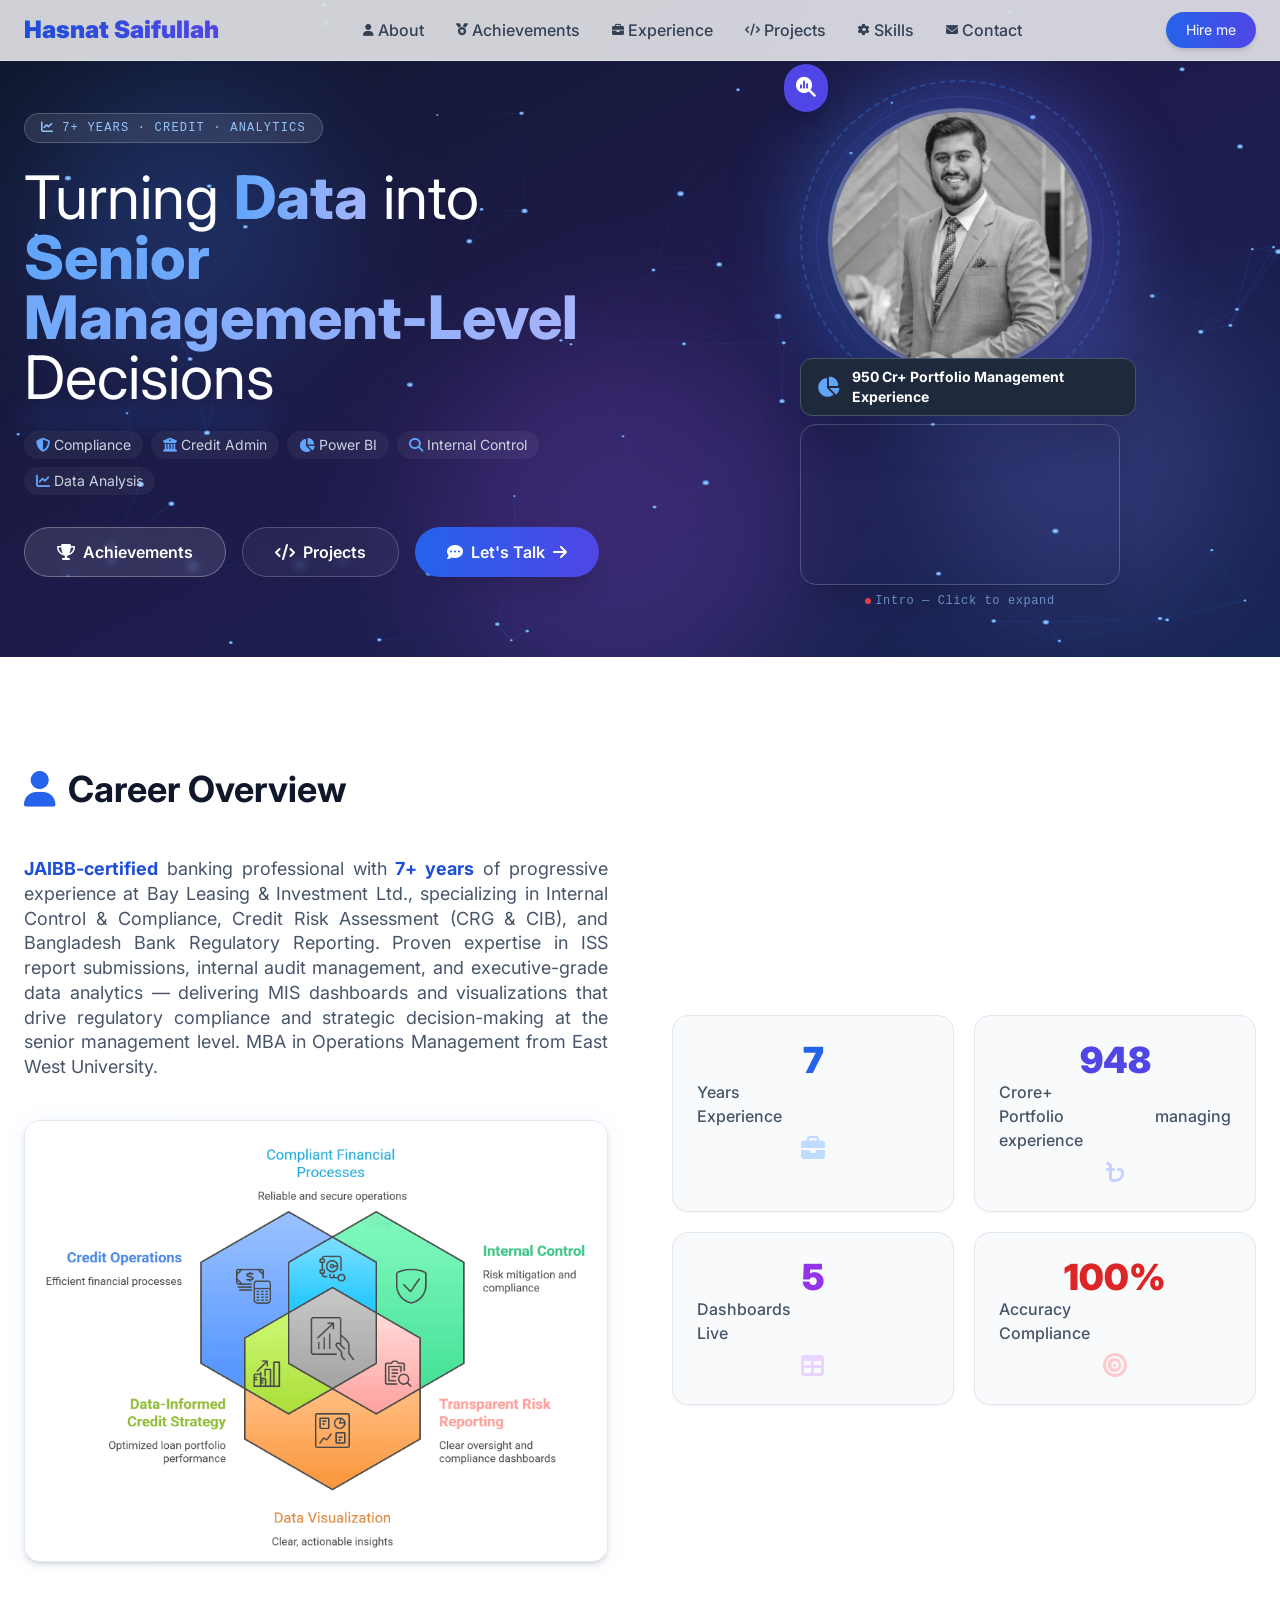
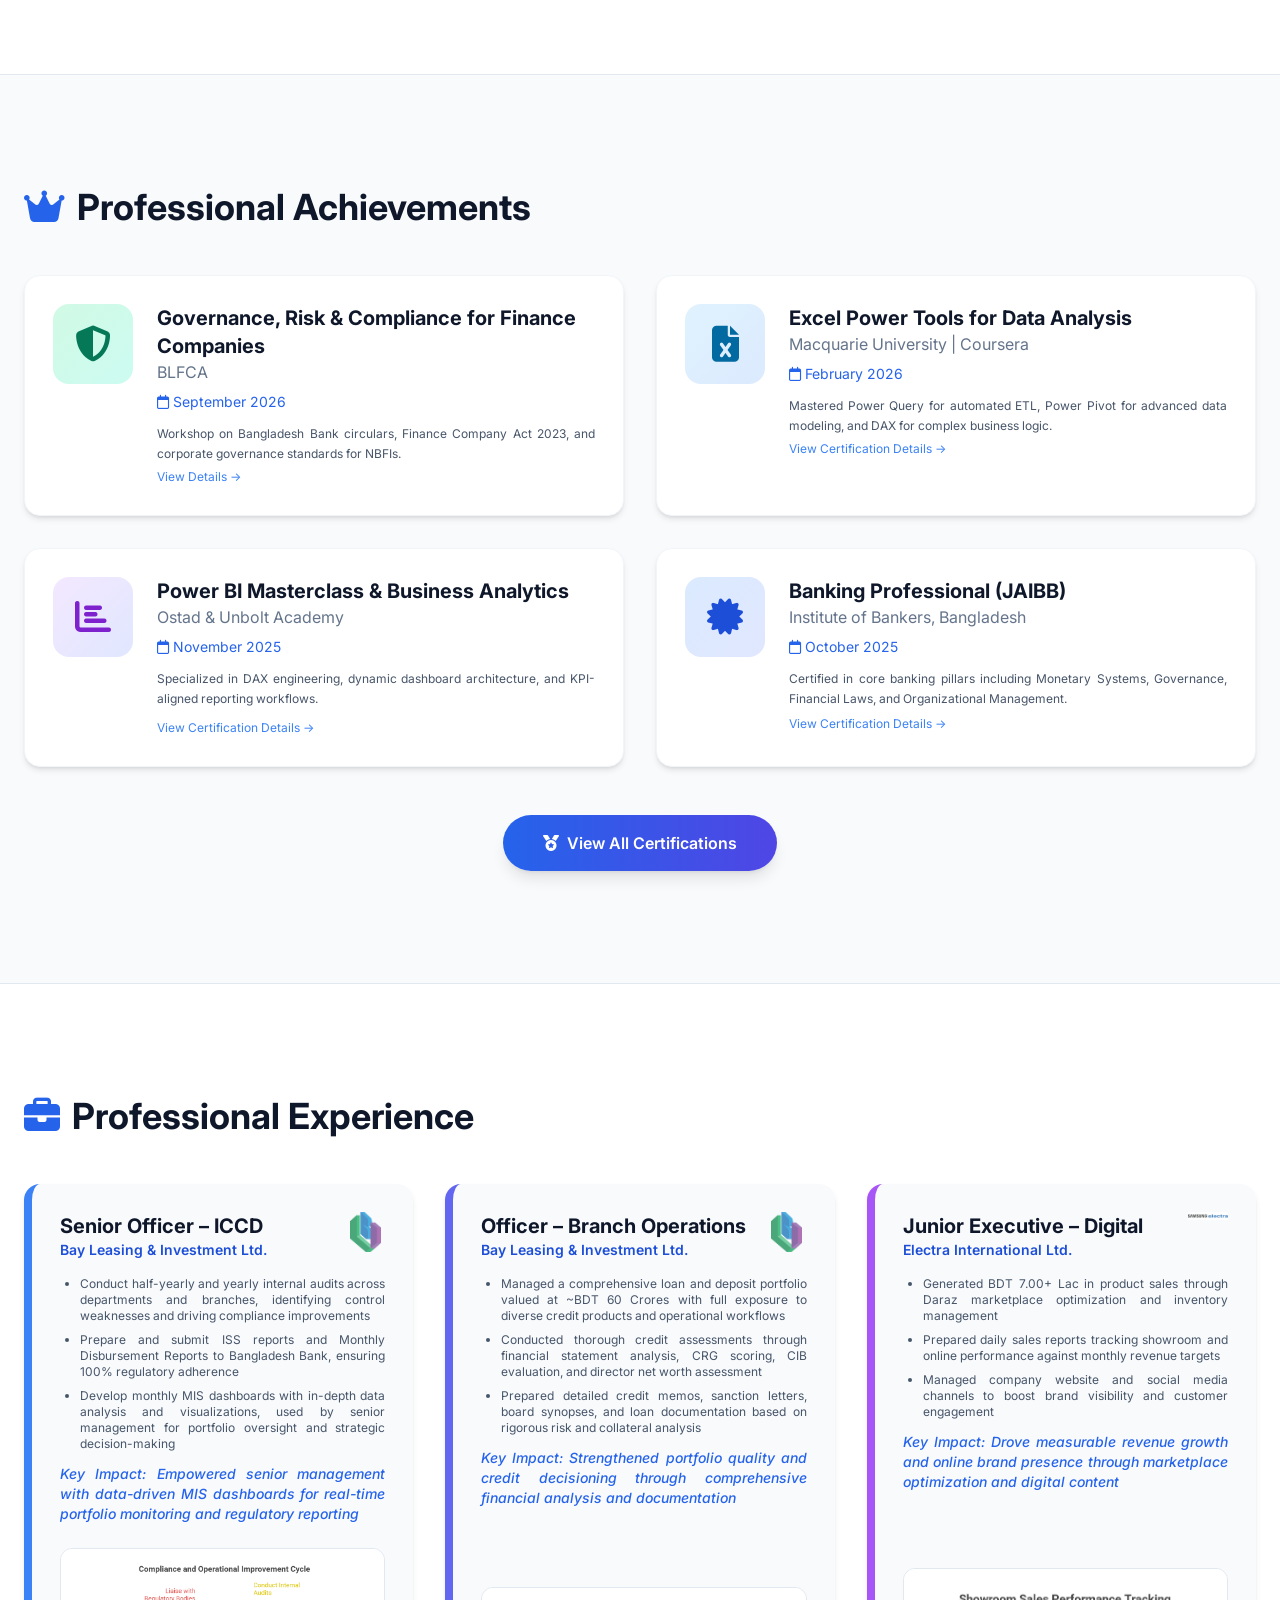
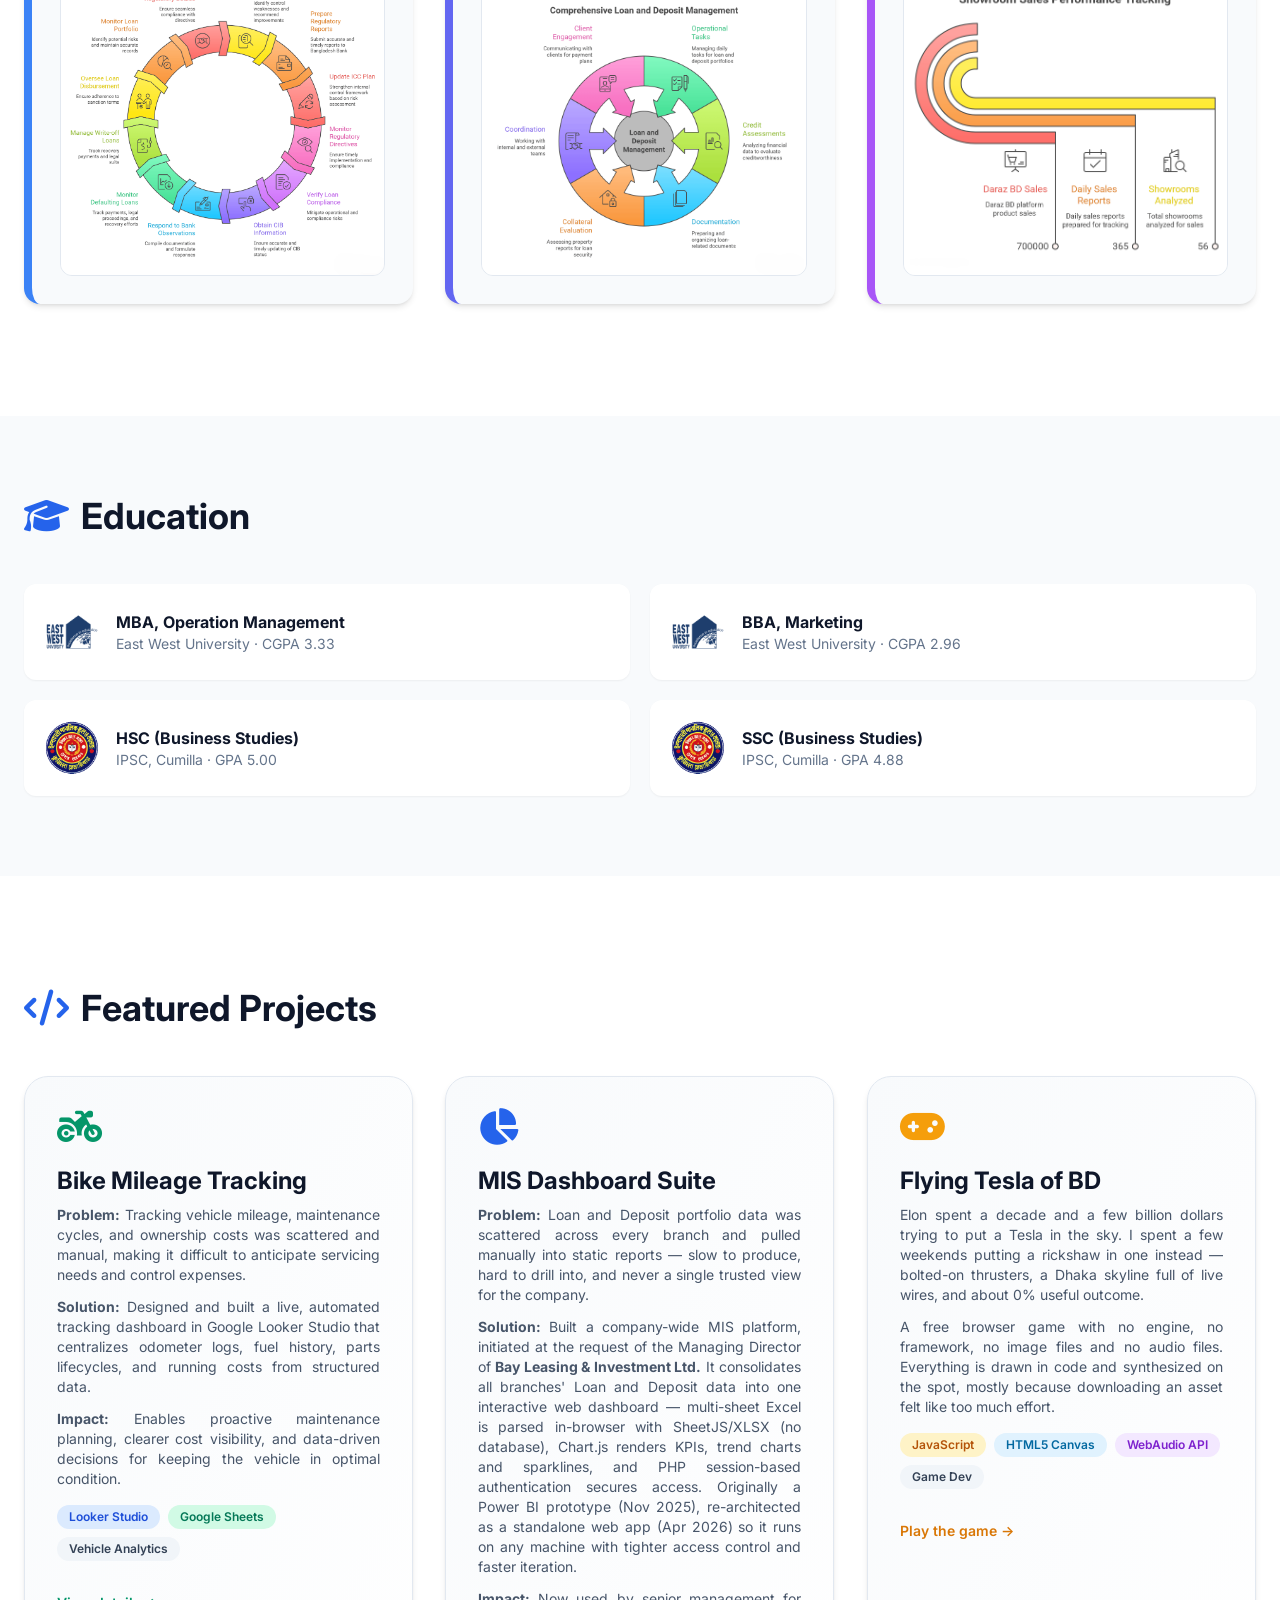
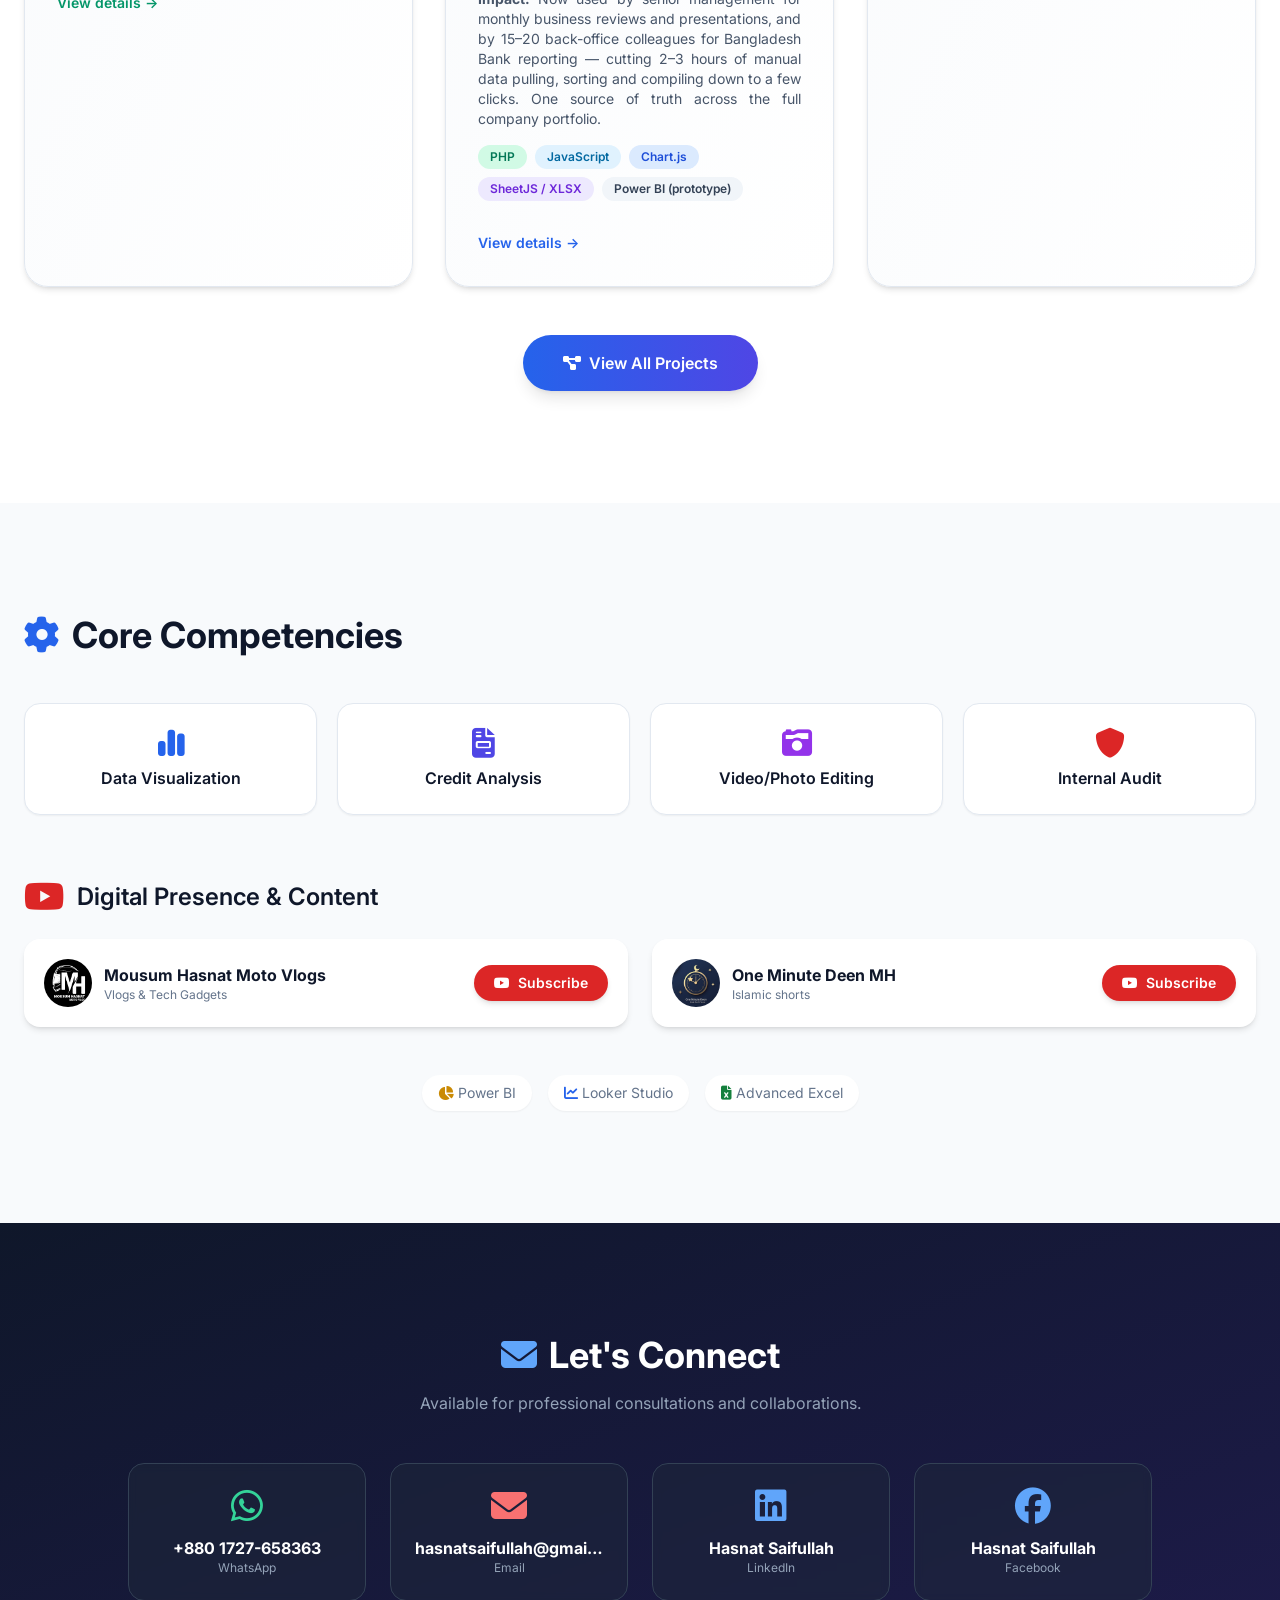
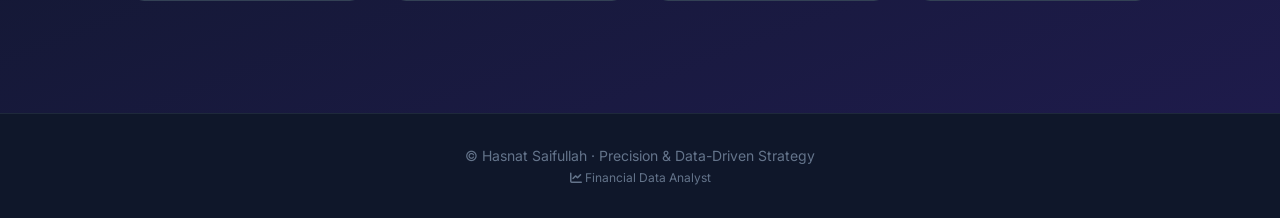
==== commit ddcc753d: "added game" ====
--- a/index.html
+++ b/index.html
@@ -498,18 +498,18 @@
         </div>
         <span class="inline-block mt-4 text-blue-600 text-sm font-semibold group-hover:underline">View details →</span>
       </a>
-      <a href="projects.html#creative-design" class="group bg-gradient-to-br from-slate-50 to-white p-8 rounded-3xl shadow-md hover:shadow-2xl transition-all border border-slate-200 hover:-translate-y-2" data-aos="flip-left" data-aos-delay="200">
-        <i class="fas fa-paint-brush text-4xl text-indigo-600 mb-5 group-hover:scale-110 transition"></i>
-        <h3 class="text-2xl font-bold mb-2">Corporate Branding</h3>
-        <p class="text-slate-600 text-sm mb-3"><strong>Problem:</strong> Bay Leasing &amp; Investment Ltd. needed high-impact, print-ready visual assets that maintained a consistent, professional corporate identity across branches and marketing materials.</p>
-        <p class="text-slate-600 text-sm mb-3"><strong>Solution:</strong> Designed a suite of corporate identity assets in Adobe Photoshop and Illustrator — high-resolution lift lets, large-format banners, and marketing collateral with clean, professional layouts.</p>
-        <p class="text-slate-600 text-sm mb-4"><strong>Impact:</strong> Modernized the brand aesthetic and enhanced branch-level visibility and client engagement.</p>
+      <a href="projects.html#volt-flyer" class="group bg-gradient-to-br from-slate-50 to-white p-8 rounded-3xl shadow-md hover:shadow-2xl transition-all border border-slate-200 hover:-translate-y-2" data-aos="flip-left" data-aos-delay="200">
+        <i class="fas fa-gamepad text-4xl text-amber-500 mb-5 group-hover:scale-110 transition"></i>
+        <h3 class="text-2xl font-bold mb-2">Flying Tesla of BD</h3>
+        <p class="text-slate-600 text-sm mb-3">Elon spent a decade and a few billion dollars trying to put a Tesla in the sky. I spent a few weekends putting a rickshaw in one instead — bolted-on thrusters, a Dhaka skyline full of live wires, and about 0% useful outcome.</p>
+        <p class="text-slate-600 text-sm mb-4">A free browser game with no engine, no framework, no image files and no audio files. Everything is drawn in code and synthesized on the spot, mostly because downloading an asset felt like too much effort.</p>
         <div class="flex flex-wrap gap-2 mb-4">
-          <span class="px-3 py-1 bg-indigo-100 text-indigo-700 text-xs font-semibold rounded-full">Photoshop</span>
-          <span class="px-3 py-1 bg-blue-100 text-blue-700 text-xs font-semibold rounded-full">Illustrator</span>
-          <span class="px-3 py-1 bg-slate-100 text-slate-700 text-xs font-semibold rounded-full">Branding</span>
-        </div>
-        <span class="inline-block mt-4 text-indigo-600 text-sm font-semibold group-hover:underline">View details →</span>
+          <span class="px-3 py-1 bg-amber-100 text-amber-700 text-xs font-semibold rounded-full">JavaScript</span>
+          <span class="px-3 py-1 bg-sky-100 text-sky-700 text-xs font-semibold rounded-full">HTML5 Canvas</span>
+          <span class="px-3 py-1 bg-purple-100 text-purple-700 text-xs font-semibold rounded-full">WebAudio API</span>
+          <span class="px-3 py-1 bg-slate-100 text-slate-700 text-xs font-semibold rounded-full">Game Dev</span>
+        </div>
+        <span class="inline-block mt-4 text-amber-600 text-sm font-semibold group-hover:underline">Play the game →</span>
       </a>
     </div>
     <div class="text-center mt-12" data-aos="fade-up">
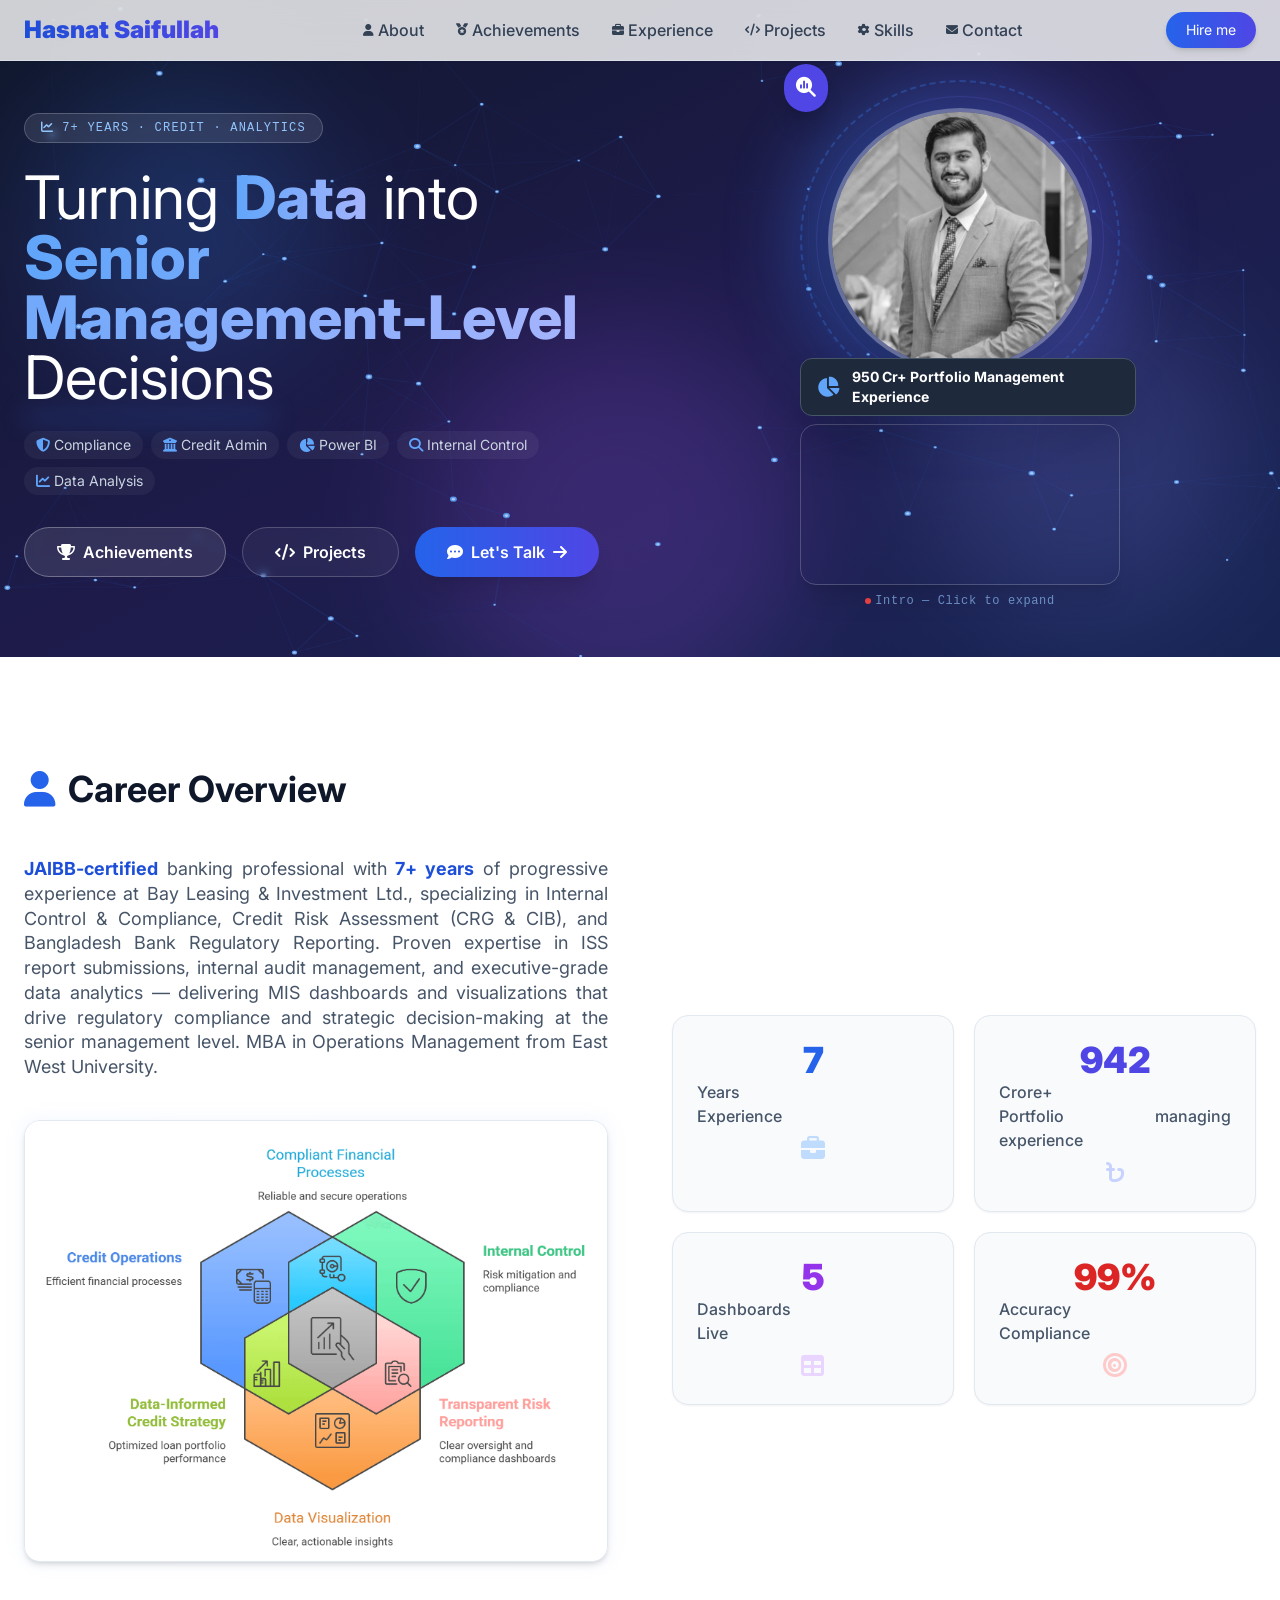
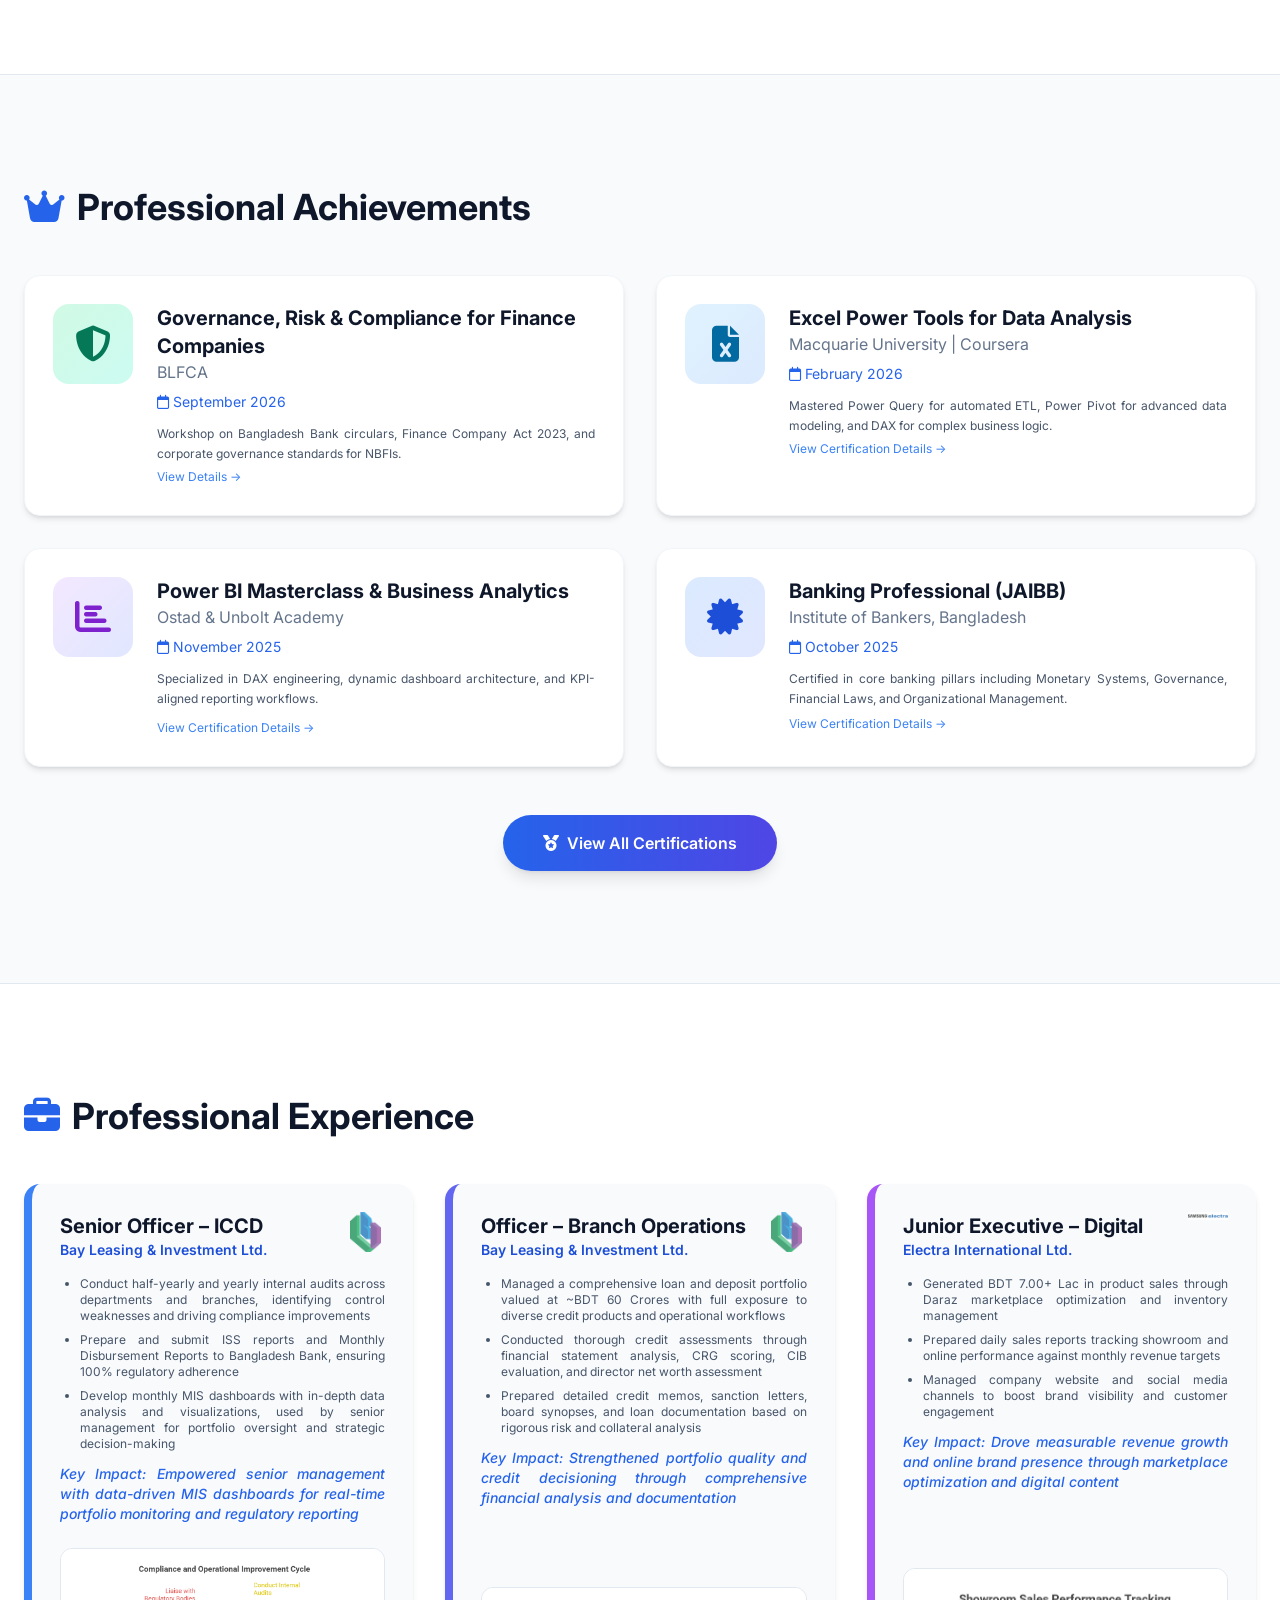
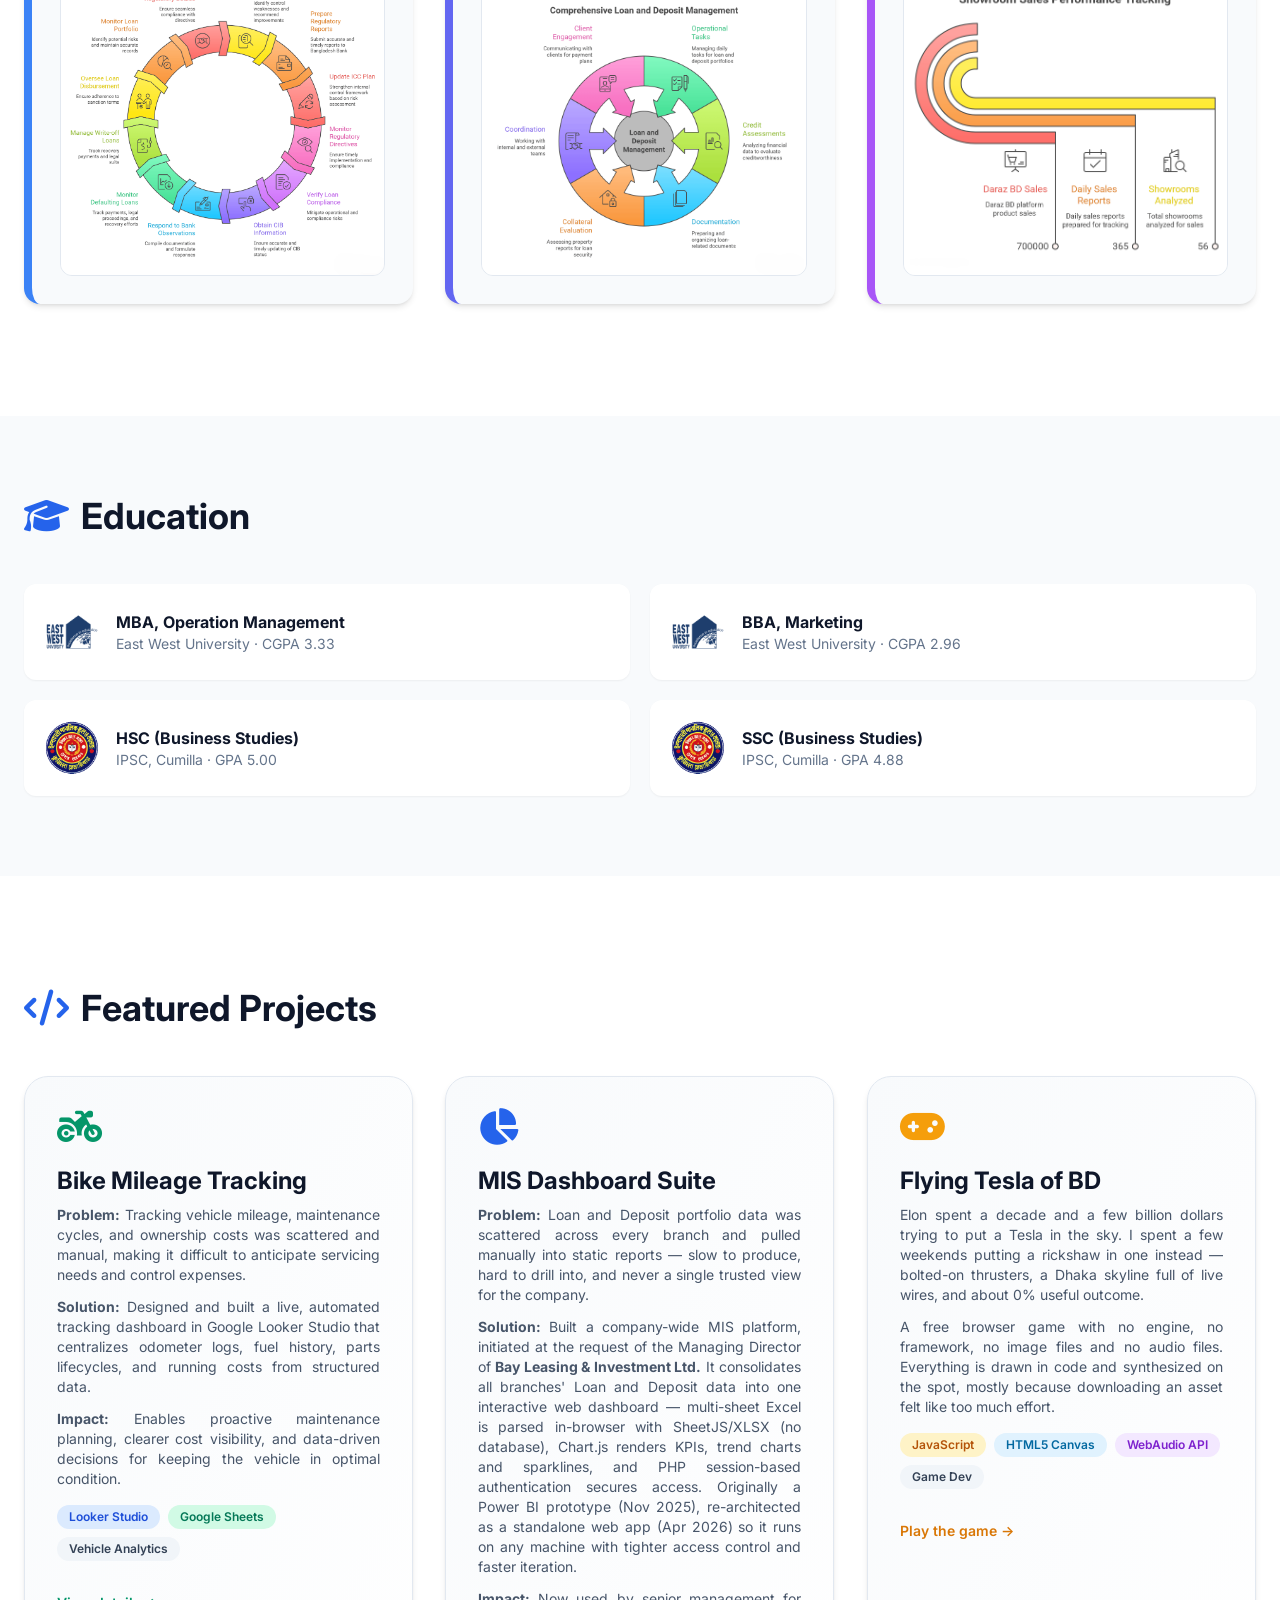
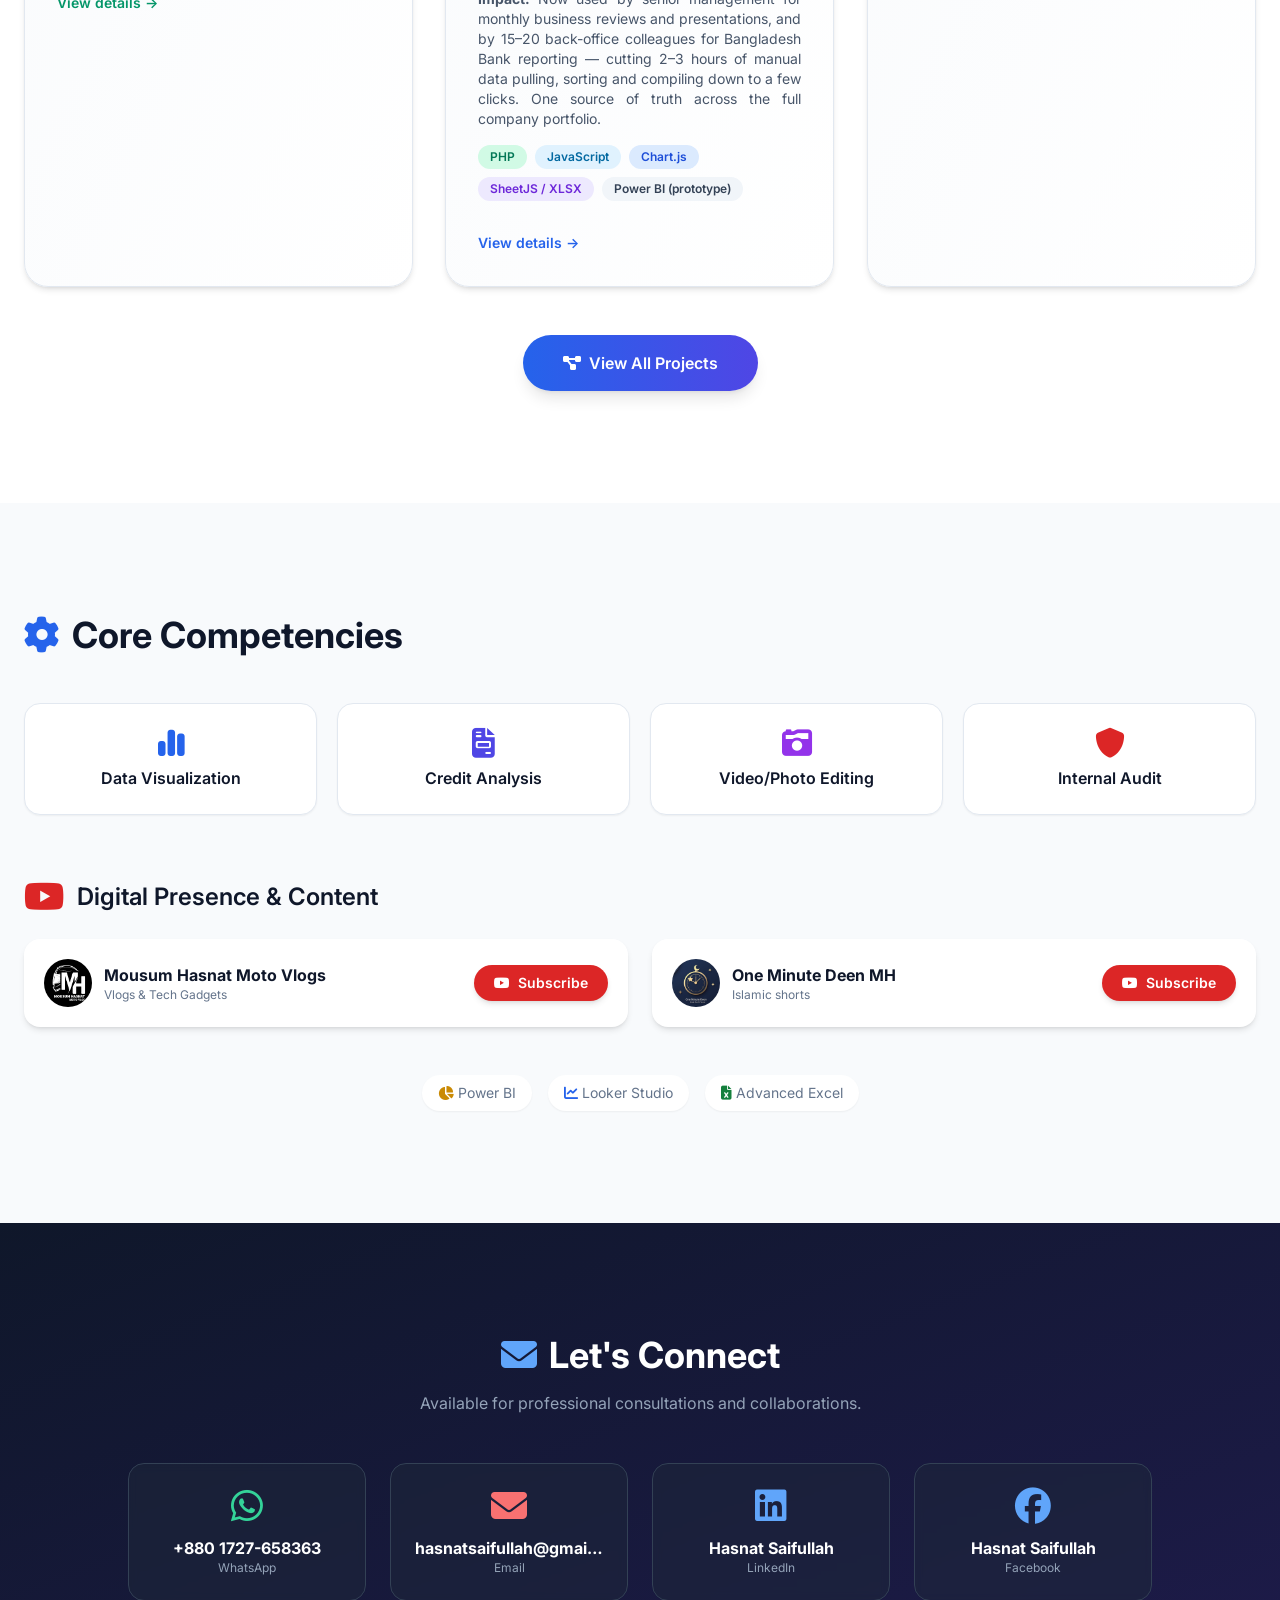
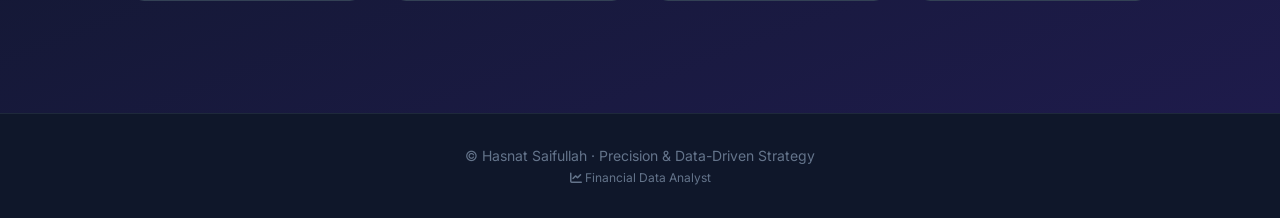
==== commit b4f51b04: "audited by grokai" ====
--- a/index.html
+++ b/index.html
@@ -15,23 +15,22 @@
   <link rel="preload" as="image" href="assets/images/profile.jpg">
 
   <!-- Favicon -->
-  <link rel="icon" type="image/png" href="assets/images/Hasnat%20Saifullah%20Photo%20Favcon.jpg" />
+  <link rel="icon" type="image/png" href="assets/images/hasnat%20saifullah%20photo%20favcon.jpg" />
 
   <!-- META -->
-  <!-- ⚠ SEO BASE URL: replace https://hasnat-saifullah.example with your real domain (find & replace) -->
   <meta name="description" content="Hasnat Saifullah – Credit Administration, Internal Control, Financial Analytics, Power BI, SEO & Data-Driven Decision Making. 7+ years in NBFIs & digital growth." />
-  <link rel="canonical" href="https://hasnat-saifullah.example/" />
+  <link rel="canonical" href="https://hasnatsaifullah.netlify.app/" />
   <meta name="robots" content="index, follow, max-image-preview:large" />
   <meta property="og:title" content="Hasnat Saifullah · Compliance & Credit Analytics" />
   <meta property="og:description" content="7+ years in Credit Operations, Internal Control, and Data Visualization. Turning data into senior management decisions." />
-  <meta property="og:url" content="https://hasnat-saifullah.example/" />
-  <meta property="og:image" content="https://hasnat-saifullah.example/assets/images/profile.jpg" />
+  <meta property="og:url" content="https://hasnatsaifullah.netlify.app/" />
+  <meta property="og:image" content="https://hasnatsaifullah.netlify.app/assets/images/profile.jpg" />
   <meta property="og:type" content="website" />
   <meta property="og:site_name" content="Hasnat Saifullah" />
   <meta name="twitter:card" content="summary_large_image" />
   <meta name="twitter:title" content="Hasnat Saifullah · Compliance & Credit Analytics" />
   <meta name="twitter:description" content="7+ years in Credit Operations, Internal Control, and Data Visualization. Turning data into senior management decisions." />
-  <meta name="twitter:image" content="https://hasnat-saifullah.example/assets/images/profile.jpg" />
+  <meta name="twitter:image" content="https://hasnatsaifullah.netlify.app/assets/images/profile.jpg" />
   <meta name="theme-color" content="#0f172a">
 
   <!-- Structured data: Person + WebSite -->
@@ -42,8 +41,8 @@
       {
         "@type": "Person",
         "name": "Hasnat Saifullah",
-        "url": "https://hasnat-saifullah.example/",
-        "image": "https://hasnat-saifullah.example/assets/images/profile.jpg",
+        "url": "https://hasnatsaifullah.netlify.app/",
+        "image": "https://hasnatsaifullah.netlify.app/assets/images/profile.jpg",
         "jobTitle": "Senior Officer – Internal Control & Compliance / Financial Data Analyst",
         "worksFor": { "@type": "Organization", "name": "Bay Leasing & Investment Ltd." },
         "sameAs": [
@@ -62,7 +61,7 @@
       {
         "@type": "WebSite",
         "name": "Hasnat Saifullah",
-        "url": "https://hasnat-saifullah.example/"
+        "url": "https://hasnatsaifullah.netlify.app/"
       }
     ]
   }
@@ -193,7 +192,7 @@
         <div class="absolute inset-0 border-2 border-dashed border-blue-500/30 rounded-full animate-[spin_20s_linear_infinite]"></div>
         <div class="absolute inset-4 border border-indigo-500/20 rounded-full"></div>
         <div class="absolute inset-8 rounded-full overflow-hidden shadow-2xl ring-4 ring-white/30">
-          <img src="assets/images/profile.jpg" class="w-full h-full object-cover grayscale hover:grayscale-0 transition duration-700" alt="Portrait of Hasnat Saifullah" loading="eager" decoding="async" onerror="this.src='https://via.placeholder.com/400?text=Hasnat'"/>
+          <img src="assets/images/profile.jpg" class="w-full h-full object-cover grayscale hover:grayscale-0 transition duration-700" alt="Portrait of Hasnat Saifullah" loading="eager" decoding="async" onerror="this.src='data:image/svg+xml,%3Csvg%20xmlns%3D%22http%3A%2F%2Fwww.w3.org%2F2000%2Fsvg%22%20viewBox%3D%220%200%201%201%22%3E%3Crect%20width%3D%221%22%20height%3D%221%22%20fill%3D%22%23e2e8f0%22%2F%3E%3C%2Fsvg%3E'"/>
         </div>
         <div class="absolute -bottom-4 -right-4 bg-slate-800 backdrop-blur-md border border-slate-600 rounded-xl px-4 py-2 shadow-2xl flex gap-3 items-center z-10">
           <i class="fas fa-chart-pie text-blue-400 text-xl"></i>
@@ -359,7 +358,7 @@
               <h3 class="text-xl font-bold">Senior Officer – ICCD</h3>
               <p class="text-blue-700 font-semibold text-sm">Bay Leasing & Investment Ltd.</p>
             </div>
-            <img src="assets/images/blil%20logo.png" alt="Bay Leasing &amp; Investment Ltd. logo" class="w-10 h-10 object-contain opacity-70" loading="lazy" decoding="async" onerror="this.src='https://via.placeholder.com/40'">
+            <img src="assets/images/blil%20logo.png" alt="Bay Leasing &amp; Investment Ltd. logo" class="w-10 h-10 object-contain opacity-70" loading="lazy" decoding="async" onerror="this.src='data:image/svg+xml,%3Csvg%20xmlns%3D%22http%3A%2F%2Fwww.w3.org%2F2000%2Fsvg%22%20viewBox%3D%220%200%201%201%22%3E%3Crect%20width%3D%221%22%20height%3D%221%22%20fill%3D%22%23e2e8f0%22%2F%3E%3C%2Fsvg%3E'">
           </div>
           <ul class="list-disc ml-5 mt-4 text-slate-600 space-y-2 text-xs text-justify">
             <li>Conduct half-yearly and yearly internal audits across departments and branches, identifying control weaknesses and driving compliance improvements</li>
@@ -385,7 +384,7 @@
               <h3 class="text-xl font-bold">Officer – Branch Operations</h3>
               <p class="text-blue-700 font-semibold text-sm">Bay Leasing & Investment Ltd.</p>
             </div>
-            <img src="assets/images/blil%20logo.png" alt="Bay Leasing &amp; Investment Ltd. logo" class="w-10 h-10 object-contain opacity-70" onerror="this.src='https://via.placeholder.com/40'">
+            <img src="assets/images/blil%20logo.png" alt="Bay Leasing &amp; Investment Ltd. logo" class="w-10 h-10 object-contain opacity-70" onerror="this.src='data:image/svg+xml,%3Csvg%20xmlns%3D%22http%3A%2F%2Fwww.w3.org%2F2000%2Fsvg%22%20viewBox%3D%220%200%201%201%22%3E%3Crect%20width%3D%221%22%20height%3D%221%22%20fill%3D%22%23e2e8f0%22%2F%3E%3C%2Fsvg%3E'">
           </div>
           <ul class="list-disc ml-5 mt-4 text-slate-600 space-y-2 text-xs text-justify">
             <li>Managed a comprehensive loan and deposit portfolio valued at ~BDT 60 Crores with full exposure to diverse credit products and operational workflows</li>
@@ -411,7 +410,7 @@
               <h3 class="text-xl font-bold">Junior Executive – Digital</h3>
               <p class="text-blue-700 font-semibold text-sm">Electra International Ltd.</p>
             </div>
-            <img src="assets/images/electralogo.png" alt="Electra International Ltd. logo" class="w-10 h-auto object-contain opacity-70" onerror="this.src='https://via.placeholder.com/40'">
+            <img src="assets/images/electralogo.png" alt="Electra International Ltd. logo" class="w-10 h-auto object-contain opacity-70" onerror="this.src='data:image/svg+xml,%3Csvg%20xmlns%3D%22http%3A%2F%2Fwww.w3.org%2F2000%2Fsvg%22%20viewBox%3D%220%200%201%201%22%3E%3Crect%20width%3D%221%22%20height%3D%221%22%20fill%3D%22%23e2e8f0%22%2F%3E%3C%2Fsvg%3E'">
           </div>
           <ul class="list-disc ml-5 mt-4 text-slate-600 space-y-2 text-xs text-justify">
             <li>Generated BDT 7.00+ Lac in product sales through Daraz marketplace optimization and inventory management</li>
@@ -443,19 +442,19 @@
     </div>
     <div class="grid grid-cols-1 md:grid-cols-2 gap-5">
       <div class="flex bg-white p-5 rounded-xl shadow-sm gap-4 items-center hover:shadow-md" data-aos="fade-right">
-        <img src="assets/images/ewulogo.png" alt="East West University logo" class="w-14 h-14 object-contain" loading="lazy" decoding="async" onerror="this.src='https://via.placeholder.com/56?text=EWU'">
+        <img src="assets/images/ewulogo.png" alt="East West University logo" class="w-14 h-14 object-contain" loading="lazy" decoding="async" onerror="this.src='data:image/svg+xml,%3Csvg%20xmlns%3D%22http%3A%2F%2Fwww.w3.org%2F2000%2Fsvg%22%20viewBox%3D%220%200%201%201%22%3E%3Crect%20width%3D%221%22%20height%3D%221%22%20fill%3D%22%23e2e8f0%22%2F%3E%3C%2Fsvg%3E'">
         <div><h3 class="font-bold">MBA, Operation Management</h3><p class="text-sm text-slate-500">East West University · CGPA 3.33</p></div>
       </div>
       <div class="flex bg-white p-5 rounded-xl shadow-sm gap-4 items-center hover:shadow-md" data-aos="fade-right" data-aos-delay="50">
-        <img src="assets/images/ewulogo.png" alt="East West University logo" class="w-14 h-14 object-contain" loading="lazy" decoding="async" onerror="this.src='https://via.placeholder.com/56?text=EWU'">
+        <img src="assets/images/ewulogo.png" alt="East West University logo" class="w-14 h-14 object-contain" loading="lazy" decoding="async" onerror="this.src='data:image/svg+xml,%3Csvg%20xmlns%3D%22http%3A%2F%2Fwww.w3.org%2F2000%2Fsvg%22%20viewBox%3D%220%200%201%201%22%3E%3Crect%20width%3D%221%22%20height%3D%221%22%20fill%3D%22%23e2e8f0%22%2F%3E%3C%2Fsvg%3E'">
         <div><h3 class="font-bold">BBA, Marketing</h3><p class="text-sm text-slate-500">East West University · CGPA 2.96</p></div>
       </div>
       <div class="flex bg-white p-5 rounded-xl shadow-sm gap-4 items-center hover:shadow-md" data-aos="fade-right" data-aos-delay="100">
-        <img src="assets/images/ipsc-logo.png" alt="IPSC, Cumilla logo" class="w-14 h-14 object-contain" loading="lazy" decoding="async" onerror="this.src='https://via.placeholder.com/56?text=IPSC'">
+        <img src="assets/images/ipsc-logo.png" alt="IPSC, Cumilla logo" class="w-14 h-14 object-contain" loading="lazy" decoding="async" onerror="this.src='data:image/svg+xml,%3Csvg%20xmlns%3D%22http%3A%2F%2Fwww.w3.org%2F2000%2Fsvg%22%20viewBox%3D%220%200%201%201%22%3E%3Crect%20width%3D%221%22%20height%3D%221%22%20fill%3D%22%23e2e8f0%22%2F%3E%3C%2Fsvg%3E'">
         <div><h3 class="font-bold">HSC (Business Studies)</h3><p class="text-sm text-slate-500">IPSC, Cumilla · GPA 5.00</p></div>
       </div>
       <div class="flex bg-white p-5 rounded-xl shadow-sm gap-4 items-center hover:shadow-md" data-aos="fade-right" data-aos-delay="150">
-        <img src="assets/images/ipsc-logo.png" alt="IPSC, Cumilla logo" class="w-14 h-14 object-contain" loading="lazy" decoding="async" onerror="this.src='https://via.placeholder.com/56?text=IPSC'">
+        <img src="assets/images/ipsc-logo.png" alt="IPSC, Cumilla logo" class="w-14 h-14 object-contain" loading="lazy" decoding="async" onerror="this.src='data:image/svg+xml,%3Csvg%20xmlns%3D%22http%3A%2F%2Fwww.w3.org%2F2000%2Fsvg%22%20viewBox%3D%220%200%201%201%22%3E%3Crect%20width%3D%221%22%20height%3D%221%22%20fill%3D%22%23e2e8f0%22%2F%3E%3C%2Fsvg%3E'">
         <div><h3 class="font-bold">SSC (Business Studies)</h3><p class="text-sm text-slate-500">IPSC, Cumilla · GPA 4.88</p></div>
       </div>
     </div>
@@ -549,7 +548,7 @@
       <div class="grid grid-cols-1 md:grid-cols-2 gap-6">
         <div class="bg-white p-5 rounded-2xl shadow-md flex items-center justify-between flex-wrap gap-4 hover:shadow-xl transition">
           <div class="flex items-center gap-3">
-            <img src="assets/images/mhmotovlogs.png" alt="Mousum Hasnat Moto Vlogs channel logo" class="w-12 h-12 rounded-full object-cover" loading="lazy" decoding="async" onerror="this.src='https://via.placeholder.com/48'">
+            <img src="assets/images/mhmotovlogs.png" alt="Mousum Hasnat Moto Vlogs channel logo" class="w-12 h-12 rounded-full object-cover" loading="lazy" decoding="async" onerror="this.src='data:image/svg+xml,%3Csvg%20xmlns%3D%22http%3A%2F%2Fwww.w3.org%2F2000%2Fsvg%22%20viewBox%3D%220%200%201%201%22%3E%3Crect%20width%3D%221%22%20height%3D%221%22%20fill%3D%22%23e2e8f0%22%2F%3E%3C%2Fsvg%3E'">
             <div>
               <p class="font-bold">Mousum Hasnat Moto Vlogs</p>
               <p class="text-xs text-slate-500">Vlogs & Tech Gadgets</p>
@@ -559,7 +558,7 @@
         </div>
         <div class="bg-white p-5 rounded-2xl shadow-md flex items-center justify-between flex-wrap gap-4 hover:shadow-xl transition">
           <div class="flex items-center gap-3">
-            <img src="assets/images/one%20minute%20deen%20logo.jpg" alt="One Minute Deen MH channel logo" class="w-12 h-12 rounded-full object-cover" loading="lazy" onerror="this.src='https://via.placeholder.com/48'">
+            <img src="assets/images/one%20minute%20deen%20logo.jpg" alt="One Minute Deen MH channel logo" class="w-12 h-12 rounded-full object-cover" loading="lazy" onerror="this.src='data:image/svg+xml,%3Csvg%20xmlns%3D%22http%3A%2F%2Fwww.w3.org%2F2000%2Fsvg%22%20viewBox%3D%220%200%201%201%22%3E%3Crect%20width%3D%221%22%20height%3D%221%22%20fill%3D%22%23e2e8f0%22%2F%3E%3C%2Fsvg%3E'">
             <div>
               <p class="font-bold">One Minute Deen MH</p>
               <p class="text-xs text-slate-500">Islamic shorts</p>
--- a/assets/css/global.css
+++ b/assets/css/global.css
@@ -11,7 +11,13 @@
 :focus-visible {
   outline: 2px solid #2563eb;
   outline-offset: 3px;
-  border-radius: 4px;
+}
+
+/* Lighter ring on dark surfaces (heroes, contact band, footers) for contrast */
+[class*="from-slate-900"] :focus-visible,
+[class*="to-slate-900"] :focus-visible,
+[class*="bg-slate-900"] :focus-visible {
+  outline-color: #93c5fd;
 }
 
 /* ── Accessibility: honour reduced-motion preference ───────────────────────── */
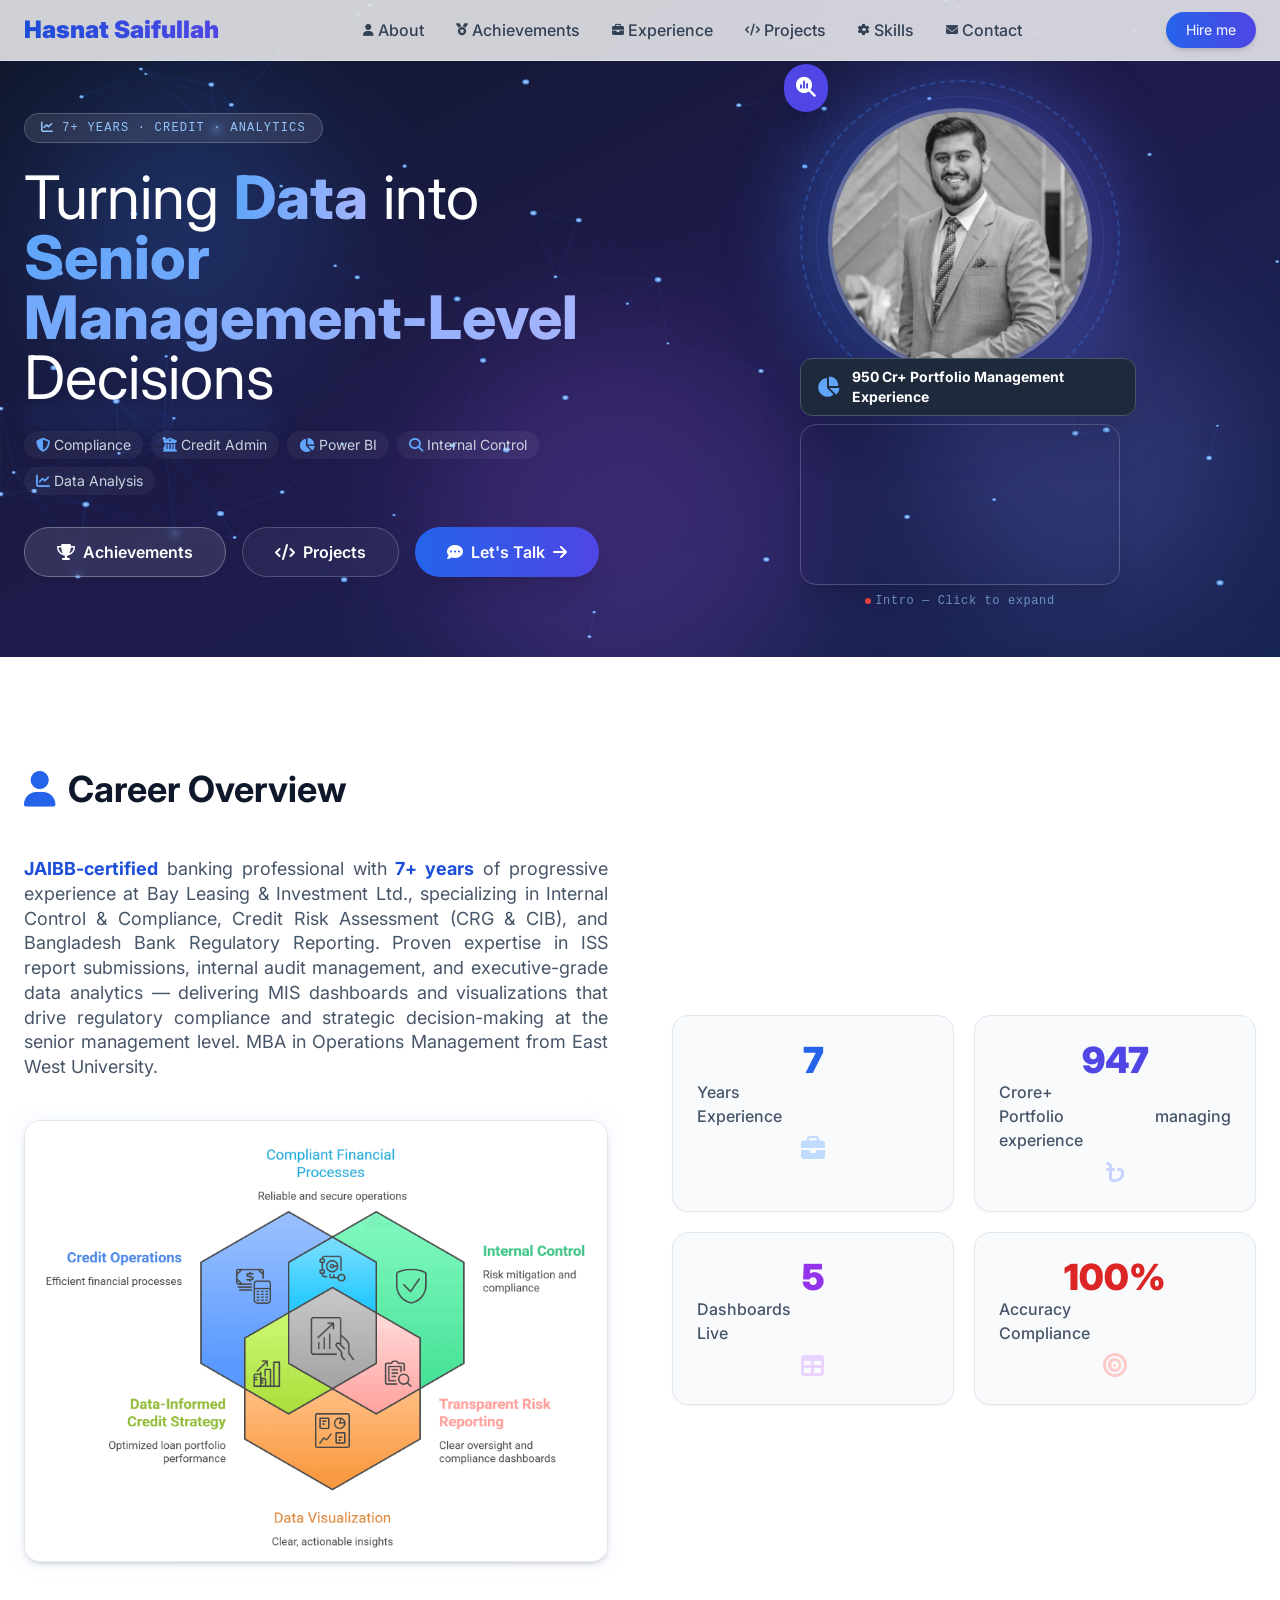
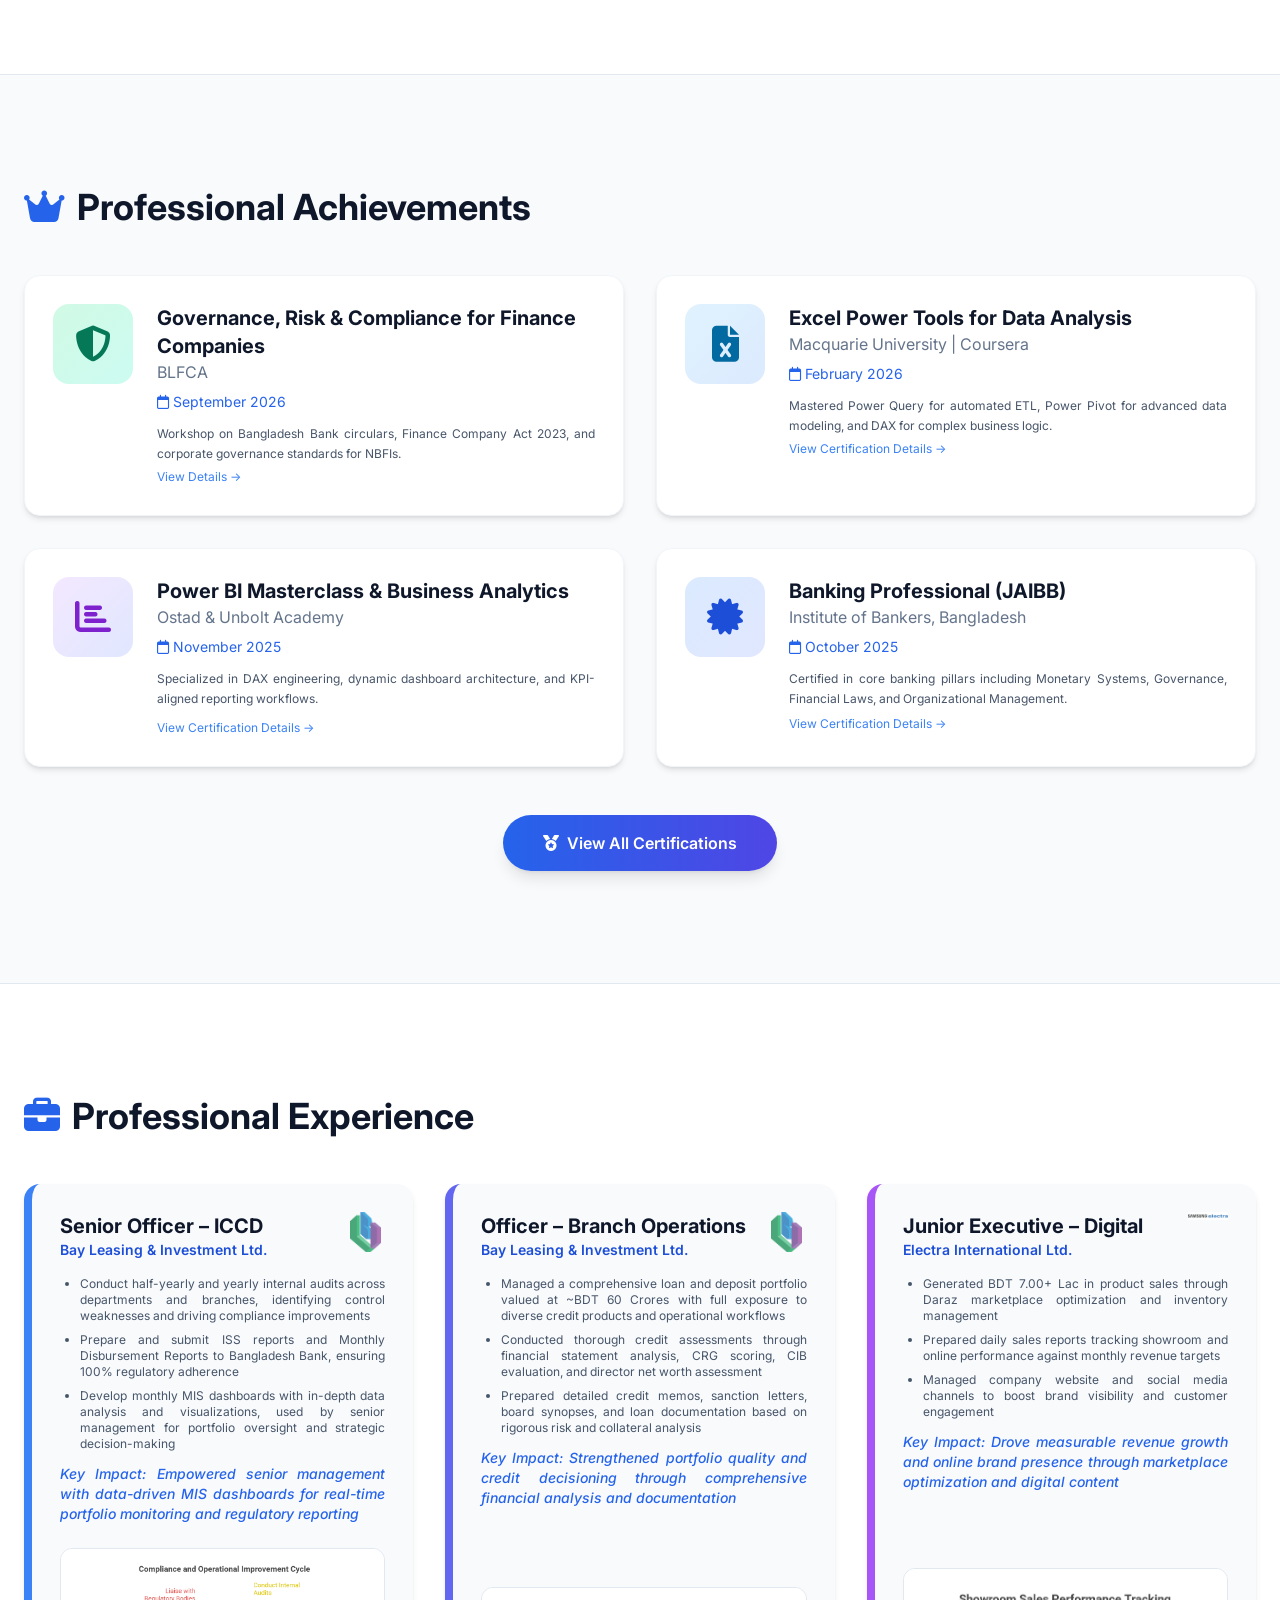
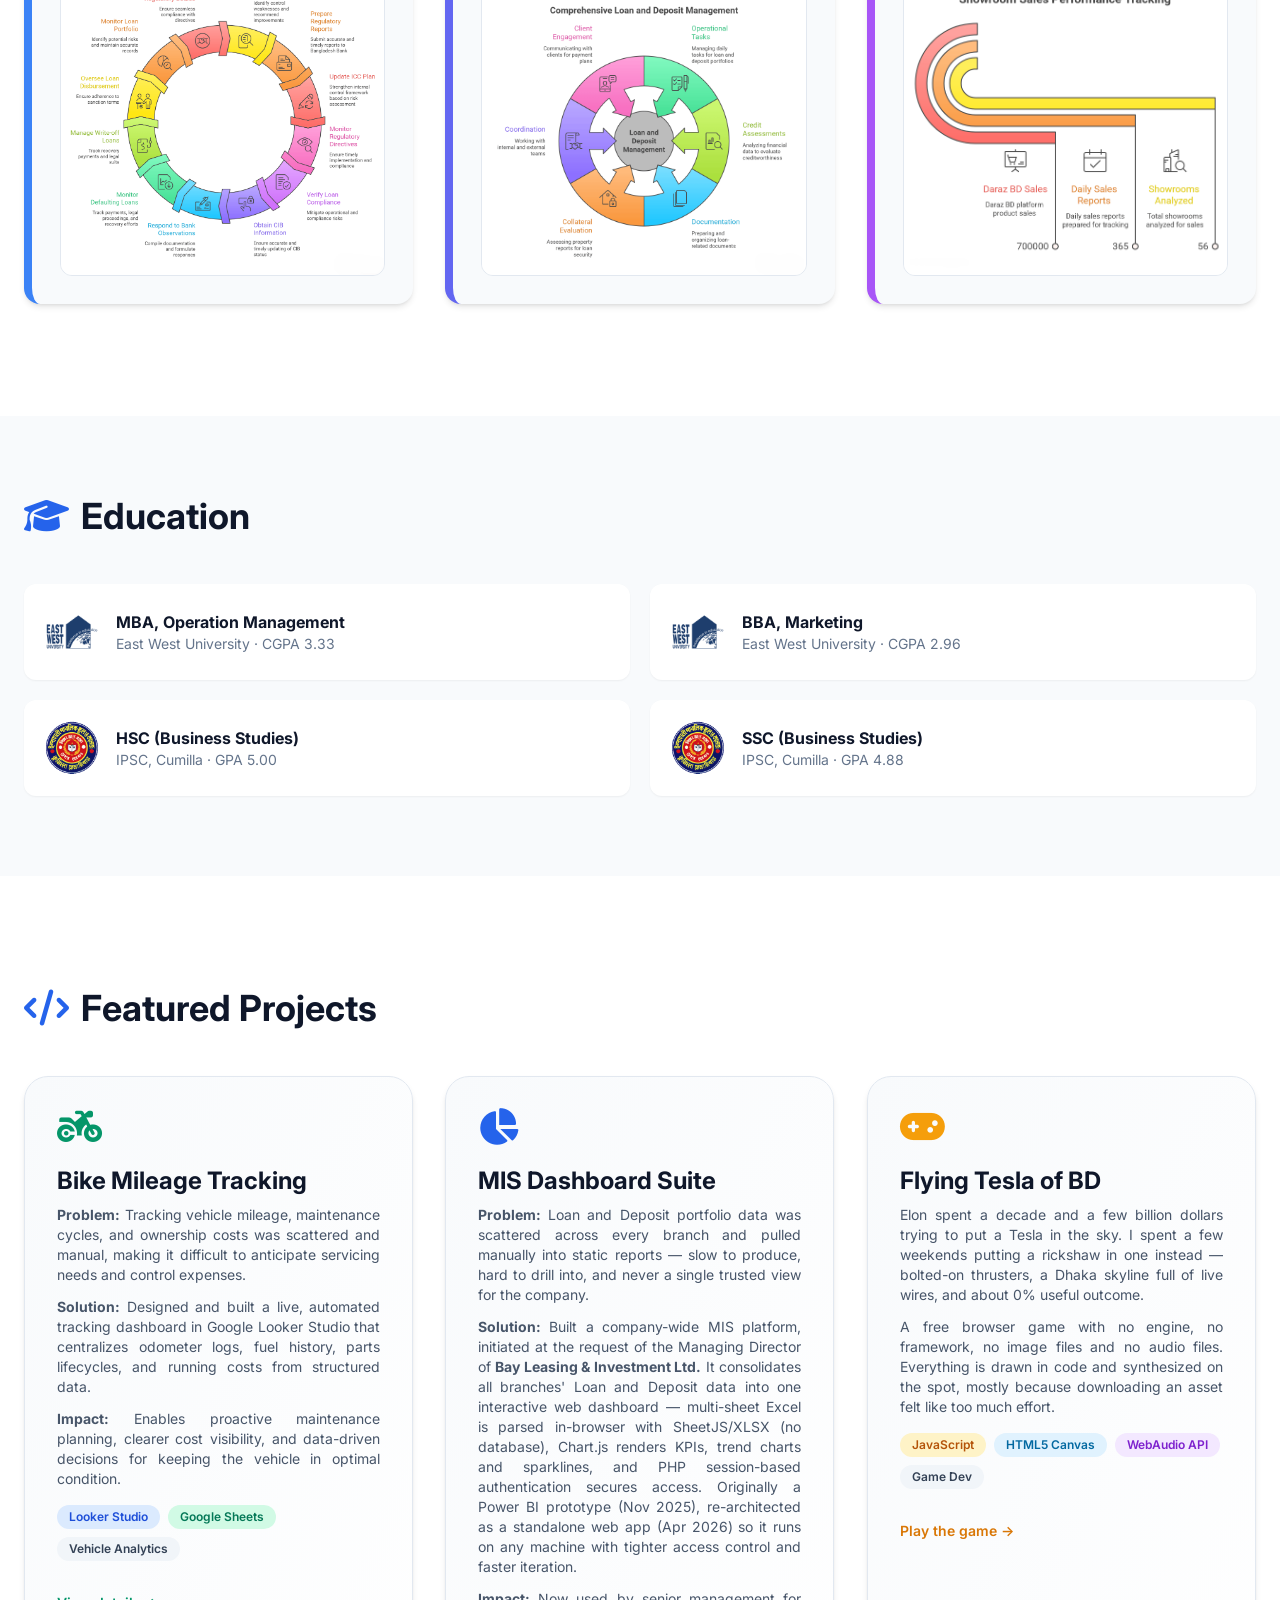
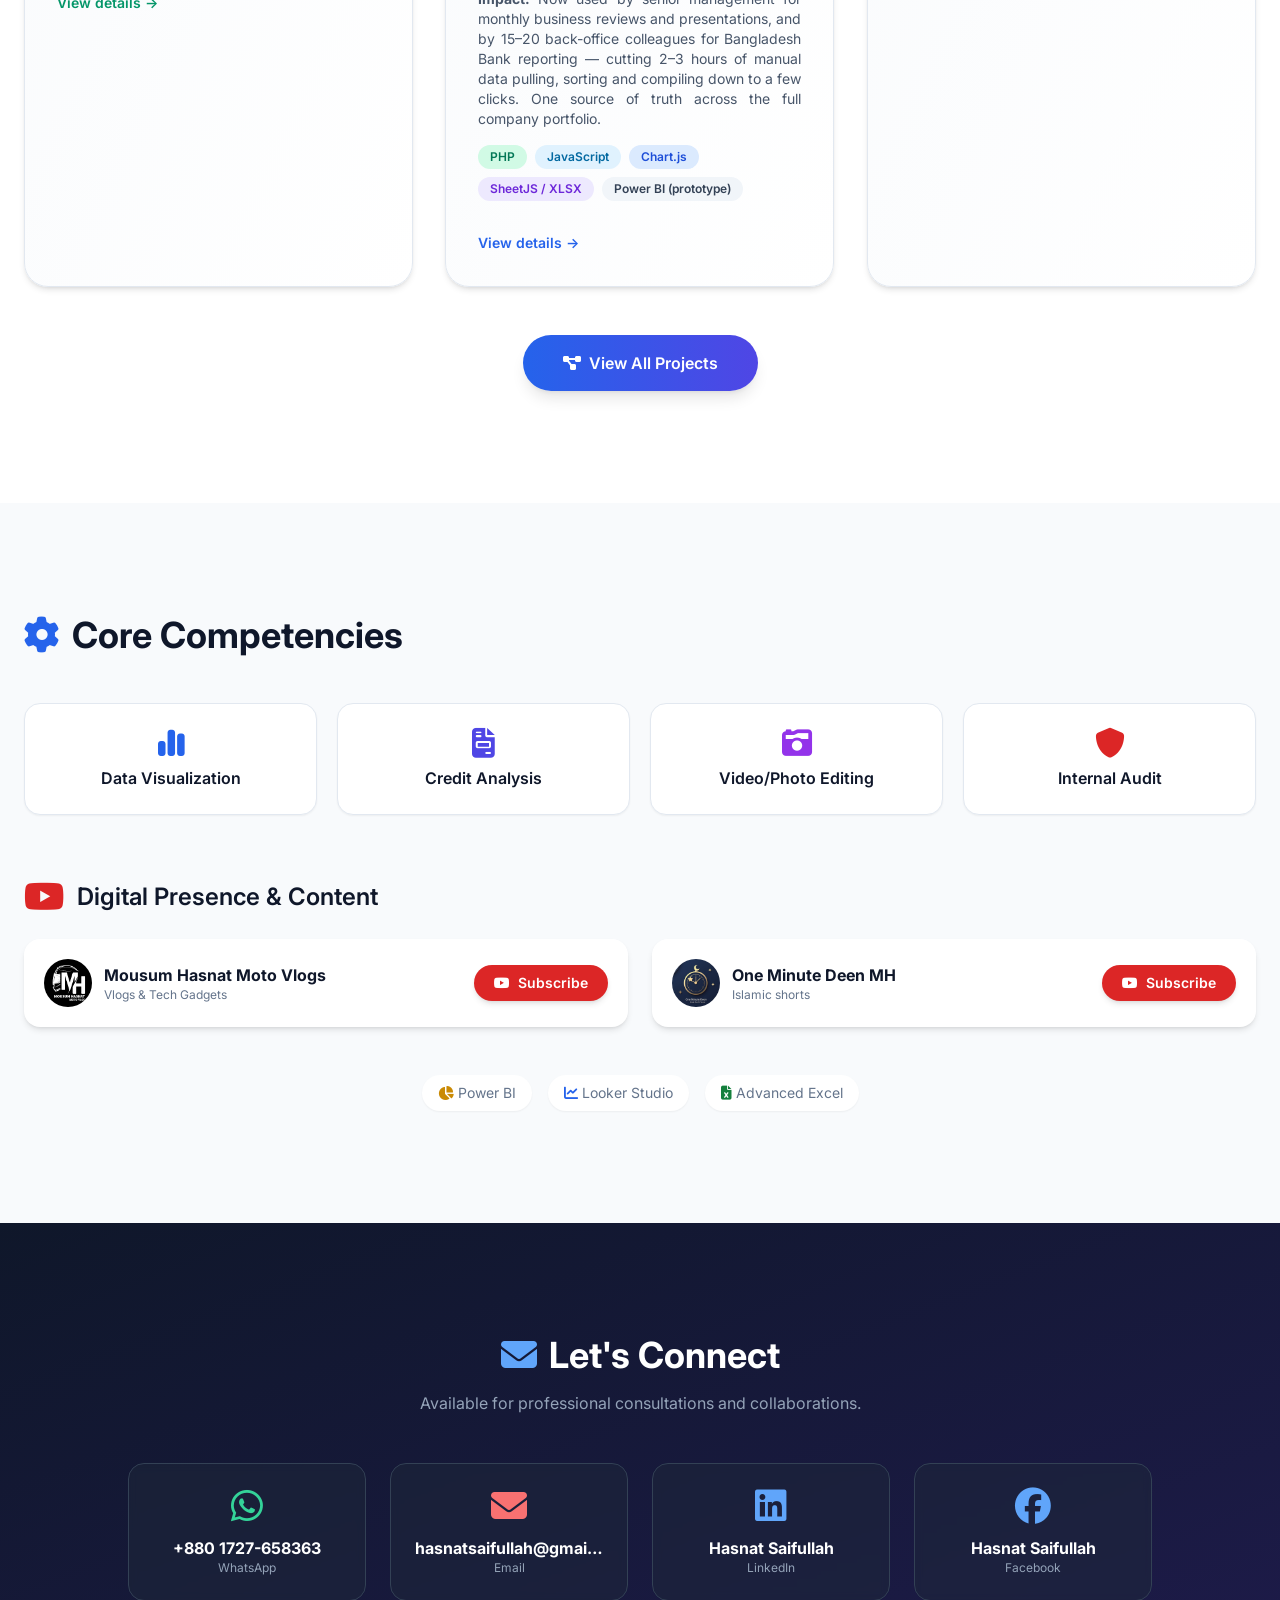
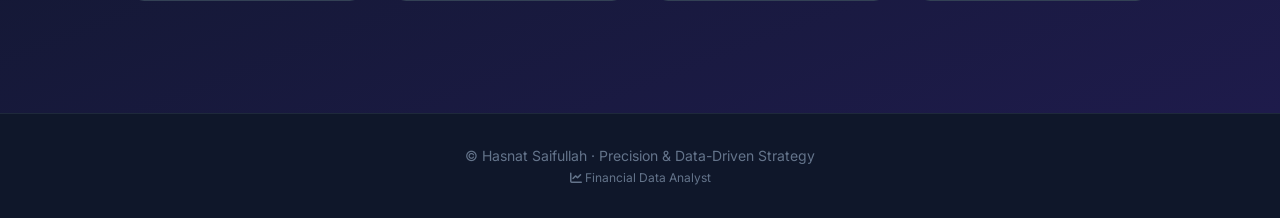
==== commit e19524c3: "google search consol meta tag added" ====
--- a/index.html
+++ b/index.html
@@ -92,7 +92,11 @@
   <!-- AOS JS + Page JS — deferred (order preserved) -->
   <script src="https://unpkg.com/aos@2.3.1/dist/aos.js" defer></script>
   <script src="assets/js/index.js" defer></script>
+
+  <meta name="google-site-verification" content="taVSBHS8TlEOjk2nm6-IPpsPxvGEiNgzR_Ats3vV5V4" />
+
 </head>
+
 <body class="bg-slate-50 text-slate-900 antialiased">
 
 <!-- ===== ANIMATED BACKGROUND ===== -->
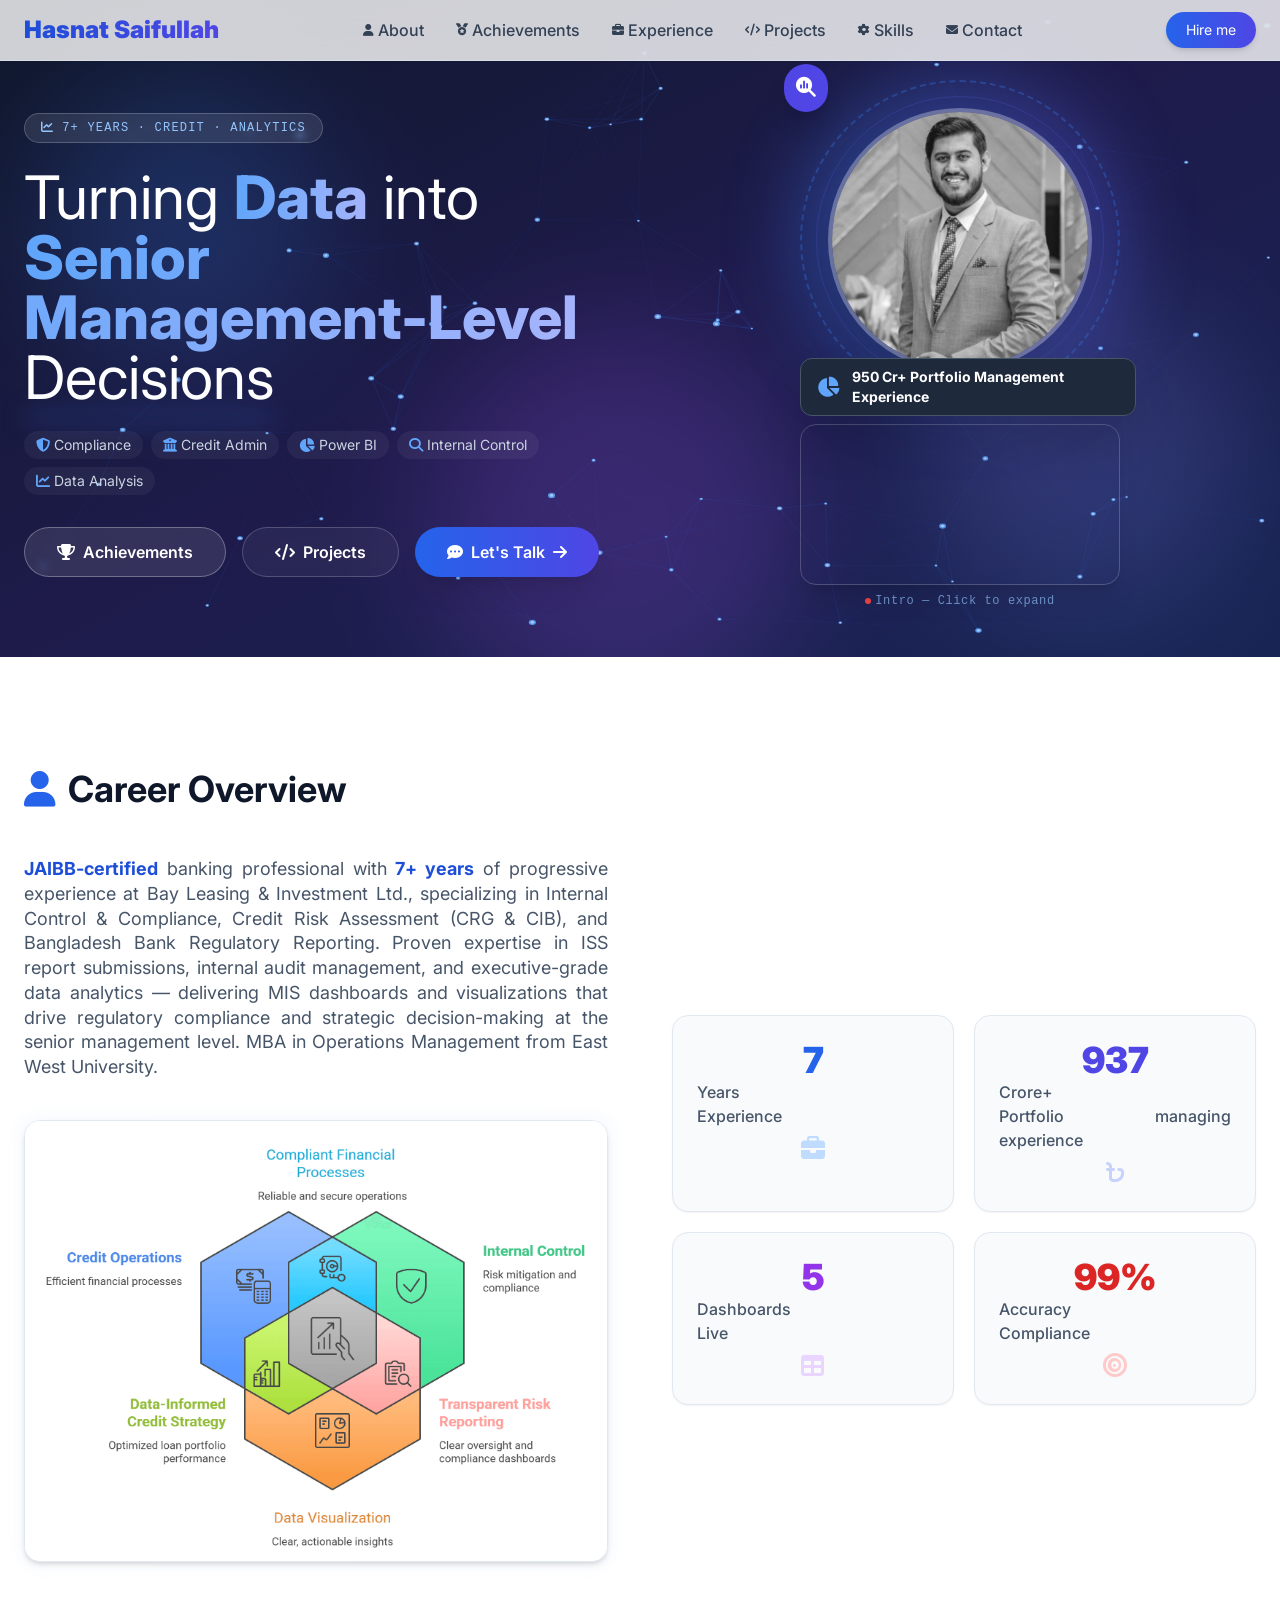
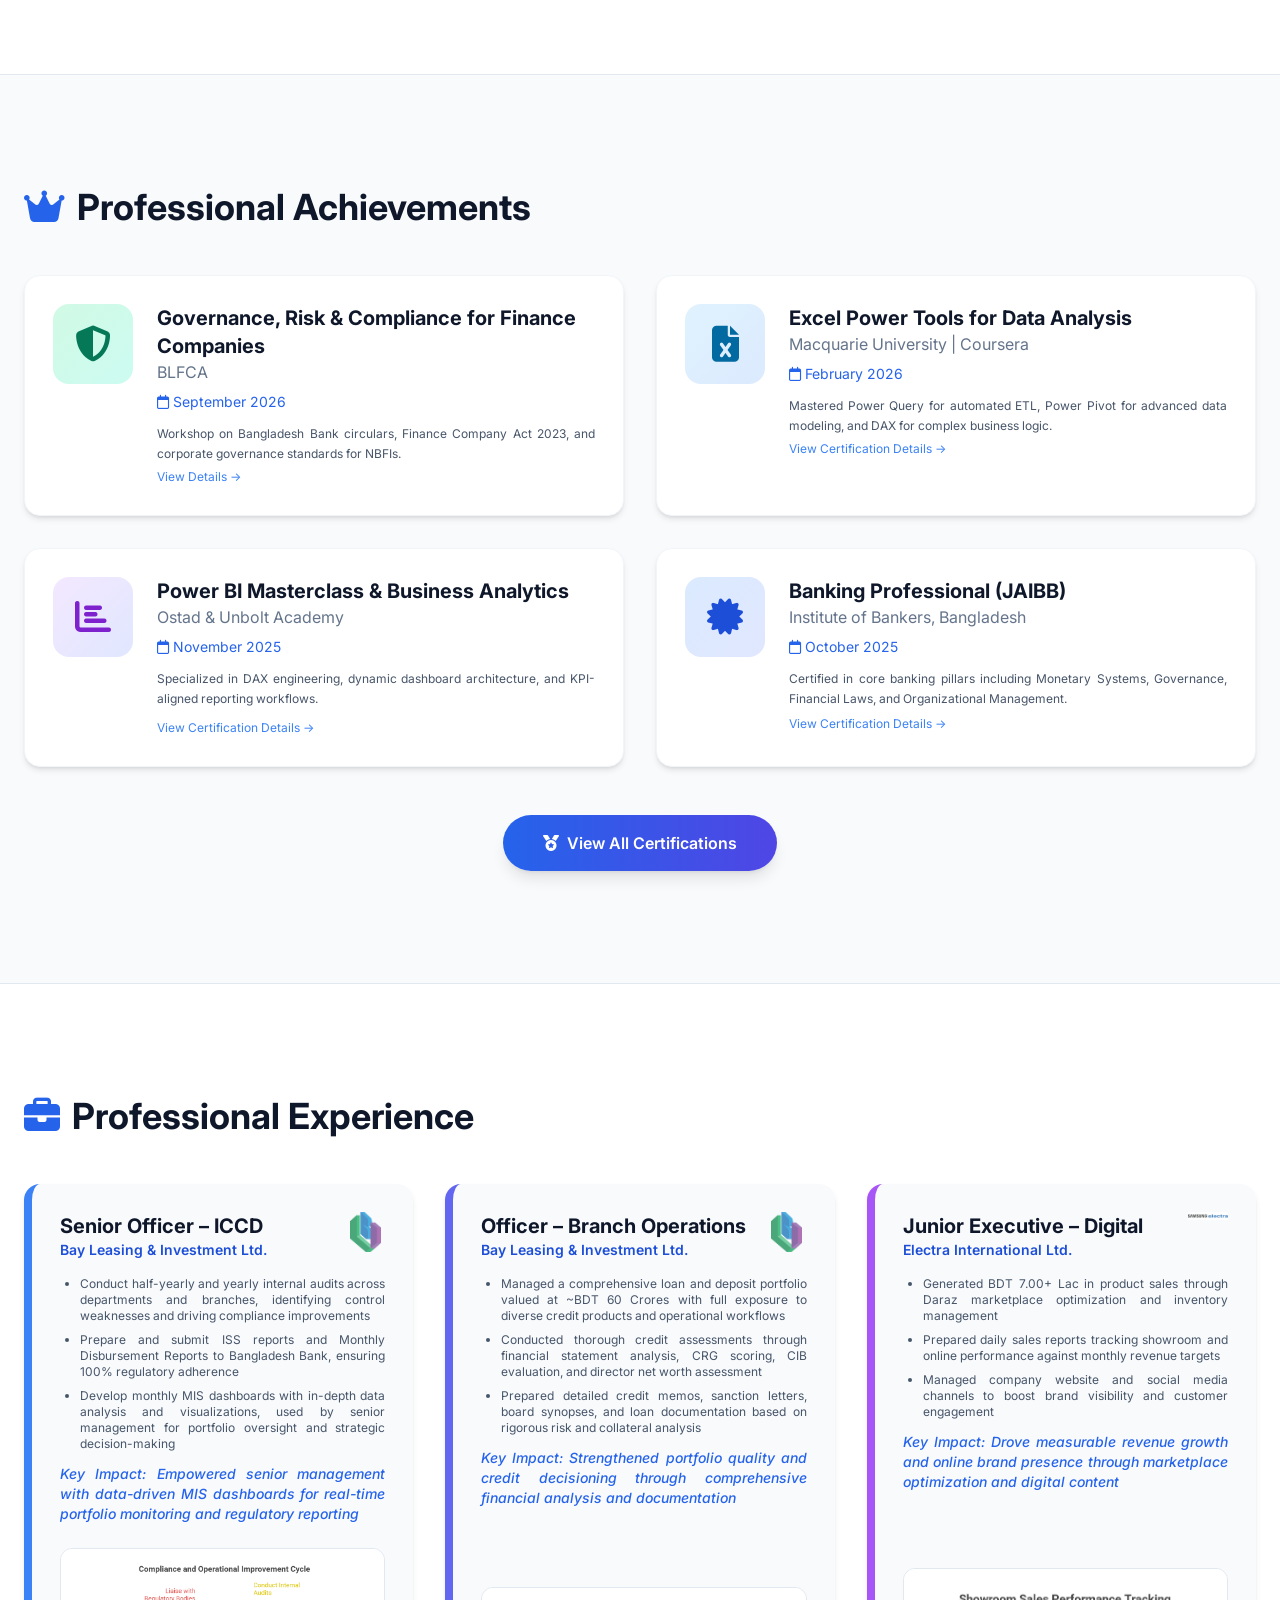
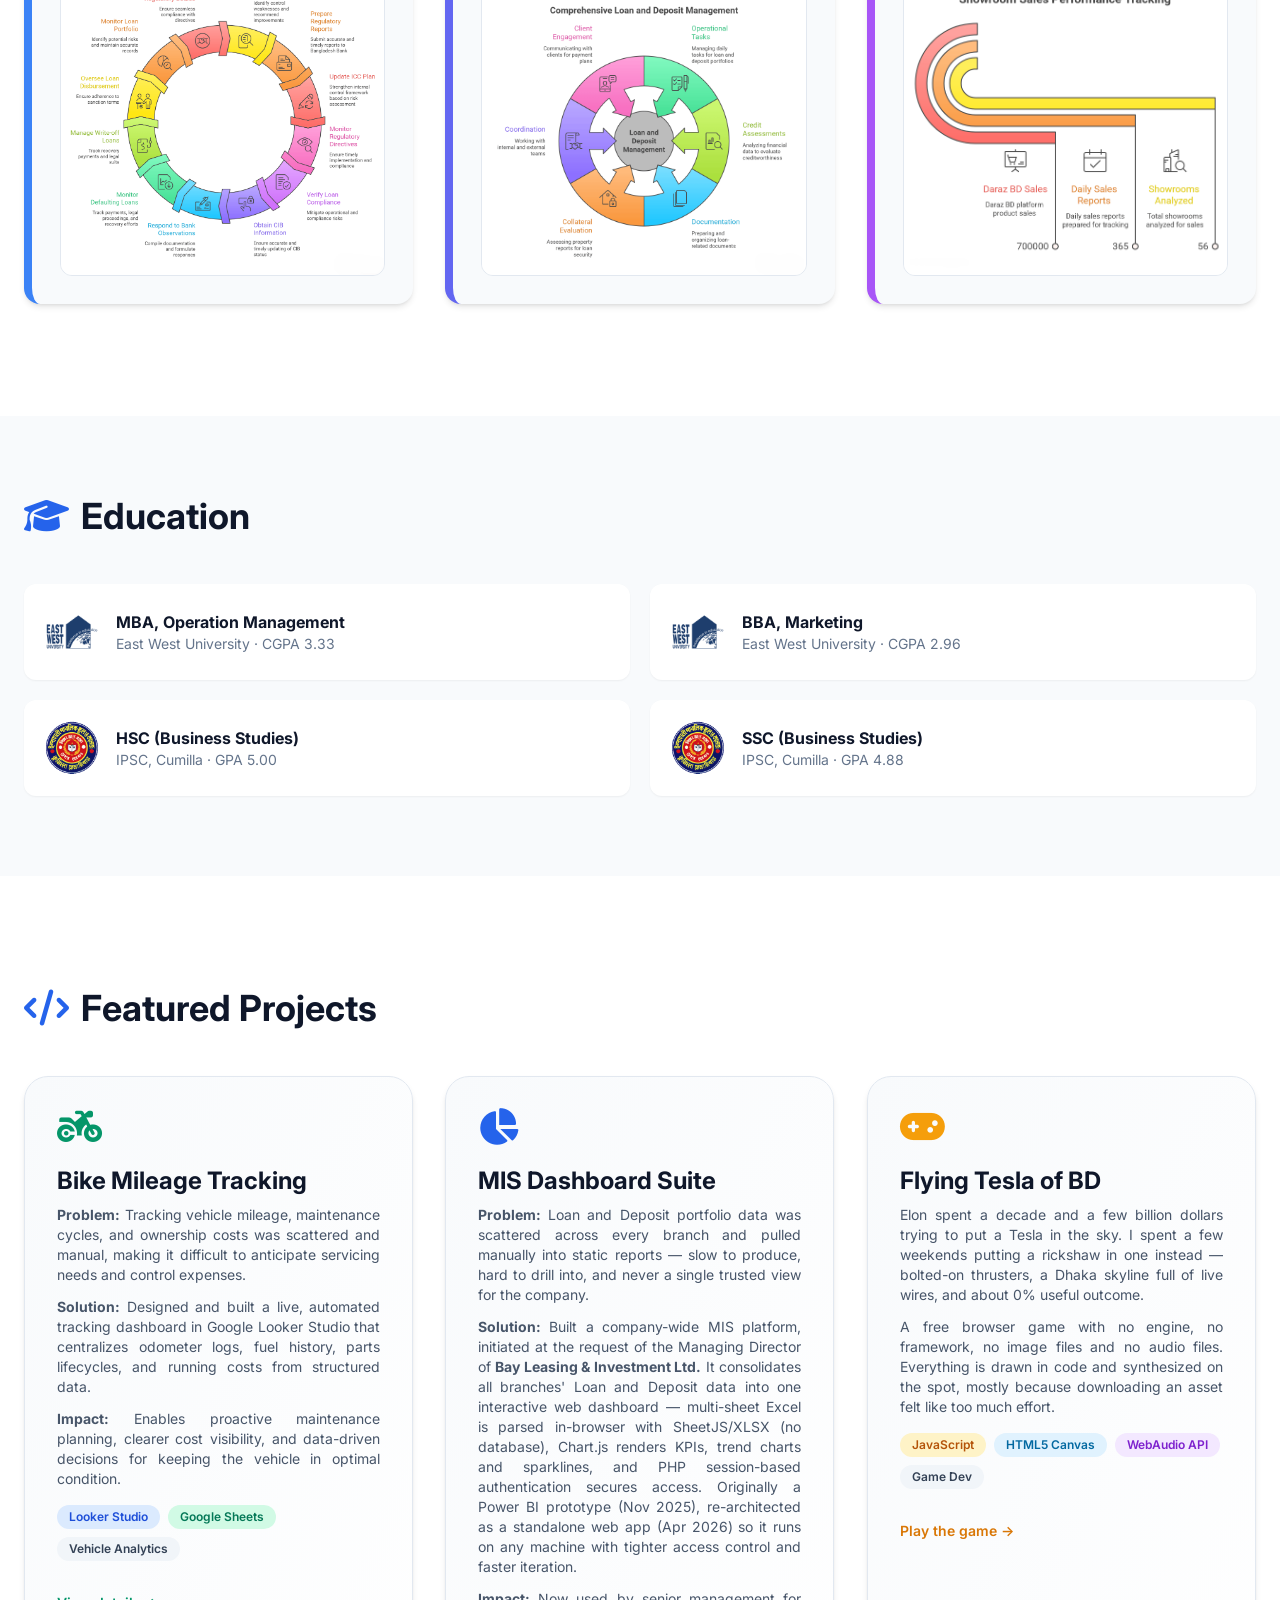
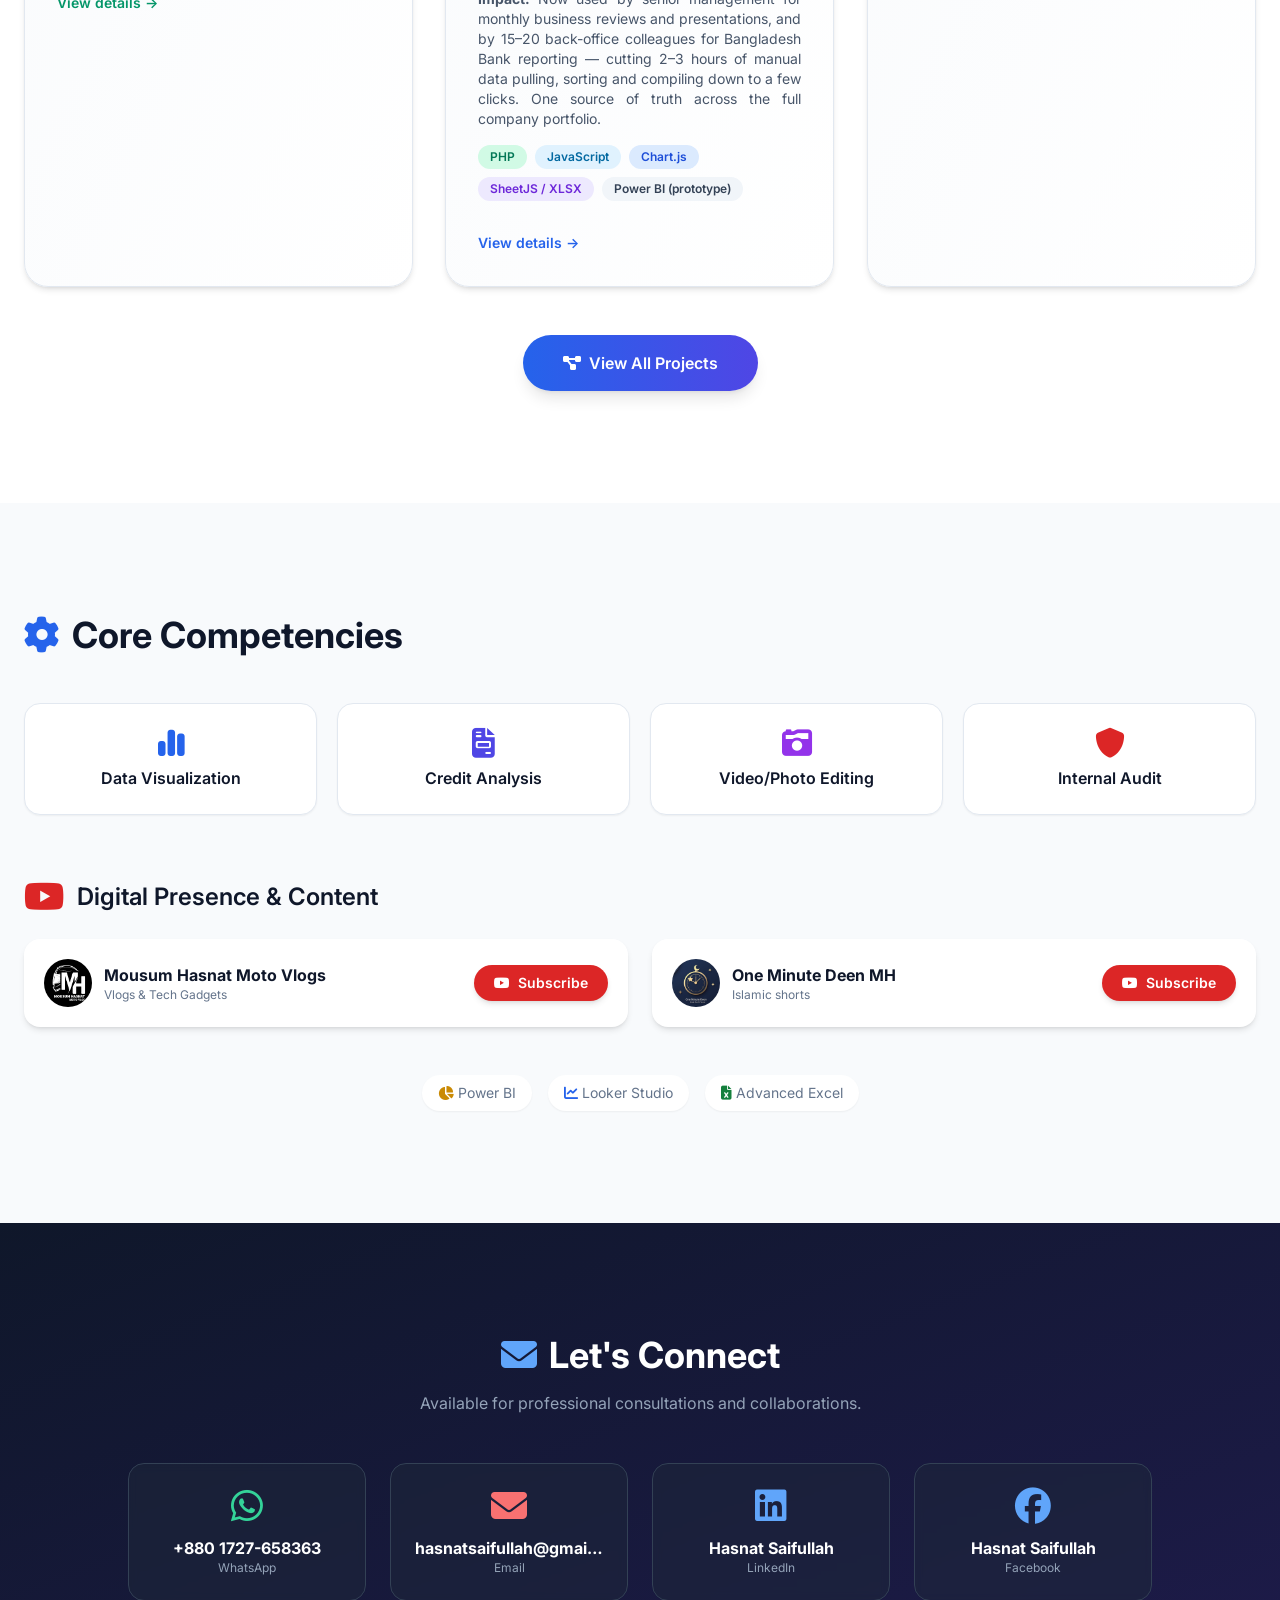
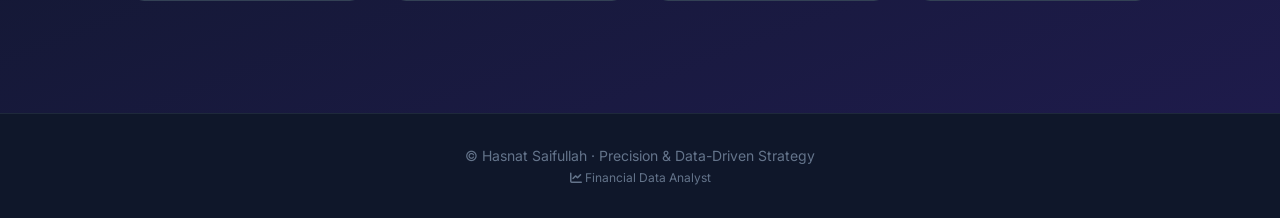
==== commit 5836c180: "updated with goolge ai studio audit recomendations" ====
--- a/index.html
+++ b/index.html
@@ -25,6 +25,8 @@
   <meta property="og:description" content="7+ years in Credit Operations, Internal Control, and Data Visualization. Turning data into senior management decisions." />
   <meta property="og:url" content="https://hasnatsaifullah.netlify.app/" />
   <meta property="og:image" content="https://hasnatsaifullah.netlify.app/assets/images/profile.jpg" />
+  <meta property="og:image:width" content="800" />
+  <meta property="og:image:height" content="800" />
   <meta property="og:type" content="website" />
   <meta property="og:site_name" content="Hasnat Saifullah" />
   <meta name="twitter:card" content="summary_large_image" />
--- a/assets/css/global.css
+++ b/assets/css/global.css
@@ -68,3 +68,47 @@
   border: 2px solid rgba(255, 255, 255, 0.9);
   transform: scale(1.3);
 }
+
+.slider-dot { position: relative; }
+
+/* ── Accessibility: touch devices ──────────────────────────────────────────────
+   Desktop visuals are untouched. On touch screens, hover-only controls become
+   visible and small controls gain a 44px hit area without changing their look. */
+[id^="slider-"] { touch-action: pan-y; }
+
+@media (hover: none), (pointer: coarse) {
+  /* Reveal controls that were hidden behind :hover */
+  button[onclick^="move"][class*="opacity-0"],
+  [class*="bottom-4"][class*="right-4"][class*="opacity-0"][class*="group-hover:opacity-100"] {
+    opacity: 1;
+  }
+
+  /* Slider dots: keep the 10px visual, add a roomy non-overlapping tap target */
+  .slider-dot::after {
+    content: '';
+    position: absolute;
+    inset: -17px;
+    border-radius: 9999px;
+  }
+  [id^="dots-"] {
+    bottom: 20px;
+    gap: 34px;
+    flex-wrap: wrap;
+    justify-content: center;
+    width: min(240px, 80vw);
+  }
+
+  /* 44px minimum for the controls that were under-sized */
+  button[onclick^="move"] {
+    width: 44px;
+    height: 44px;
+  }
+  #menu-btn,
+  button[onclick^="close"] {
+    min-width: 44px;
+    min-height: 44px;
+    display: inline-flex;
+    align-items: center;
+    justify-content: center;
+  }
+}
